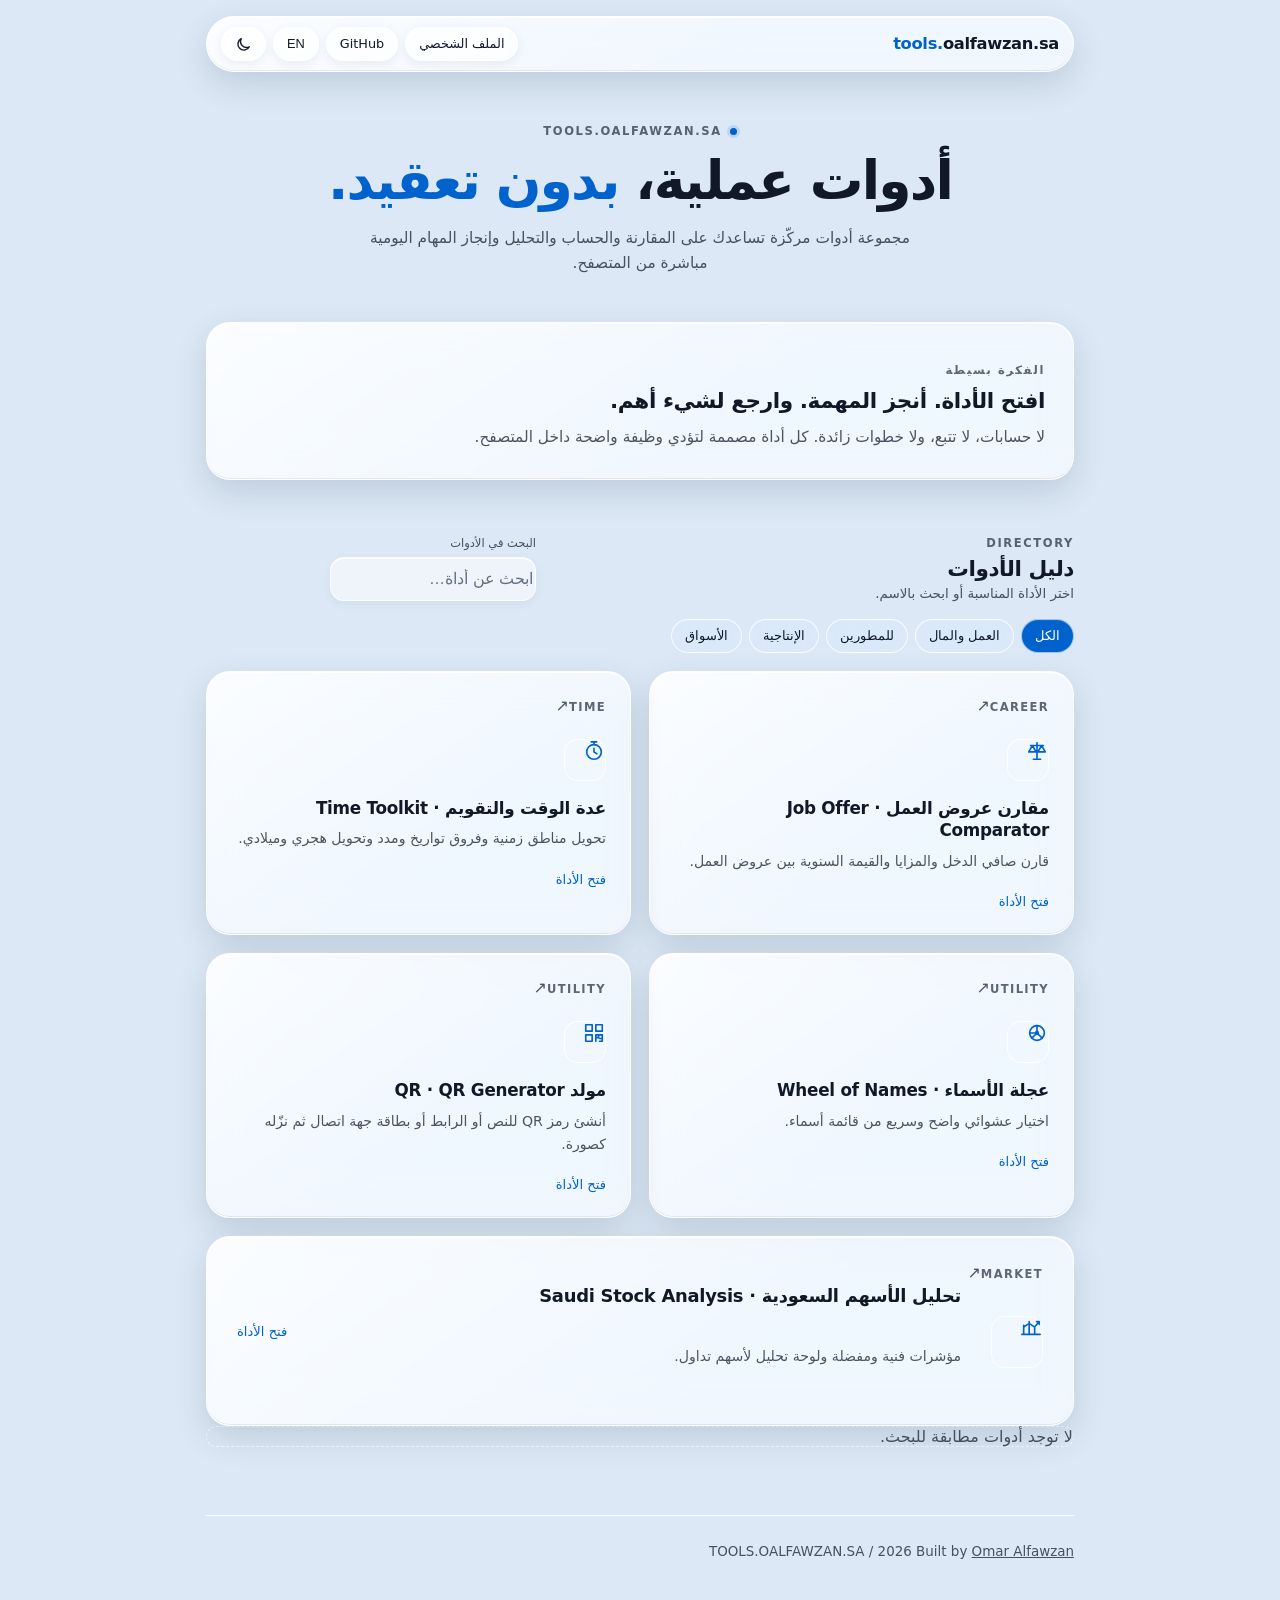
==== index.html @ d417244d "refine: polish shared tools visual system" ====
<!doctype html>
<html lang="ar" dir="rtl" data-theme="dark">
<head>
  <meta charset="utf-8">
  <meta name="viewport" content="width=device-width, initial-scale=1">
  <meta name="theme-color" content="#010204">
  <meta name="description" content="مجموعة أدوات عملية للمقارنة والحساب والتحليل، تعمل مباشرة من المتصفح.">
  <link rel="icon" type="image/svg+xml" href="/favicon.svg">
  <script>try{const t=localStorage.getItem('tools-theme')||localStorage.getItem('tools_theme');if(t==='light'||t==='dark')document.documentElement.dataset.theme=t}catch(e){}</script>
  <link rel="stylesheet" href="/assets/css/platform.css">
  <link id="oalfawzan-theme" rel="stylesheet" href="/assets/css/oalfawzan-theme.css?v=20260911b">
  <script defer src="/assets/js/pages/home.js"></script>
  <title>أدوات عمر الفوزان | tools.oalfawzan.sa</title>
</head>
<body>
<a class="skip-link" href="#main-content">تجاوز إلى المحتوى</a>
<div class="home" id="main-content" role="main">
  <header class="site-header">
    <a class="brand" href="/" aria-label="tools.oalfawzan.sa home">
      <span class="brand-mark" aria-hidden="true">OF</span>
      <span class="brand-text"><strong>tools.</strong>oalfawzan.sa</span>
    </a>
    <div class="header-actions">
      <a id="profileLink" class="link-btn" href="https://oalfawzan.sa">الملف الشخصي</a>
      <a id="githubLink" class="link-btn" href="https://github.com/omarfoz/tools.oalfawzan.sa" target="_blank" rel="noopener noreferrer">GitHub</a>
      <button class="icon-btn" id="langBtn" type="button" aria-label="Switch to English">EN</button>
      <button class="icon-btn" id="themeBtn" type="button" aria-label="تبديل المظهر">
        <svg viewBox="0 0 24 24" width="17" height="17" fill="none" stroke="currentColor" stroke-width="2" stroke-linecap="round" stroke-linejoin="round" aria-hidden="true"><circle cx="12" cy="12" r="4"/><path d="M12 2v2M12 20v2M4.93 4.93l1.42 1.42M17.66 17.66l1.41 1.41M2 12h2M20 12h2M4.93 19.07l1.42-1.41M17.66 6.34l1.41-1.41"/></svg>
      </button>
    </div>
  </header>

  <section class="hero" aria-labelledby="heroTitle">
    <div class="hero-stage">
      <div class="hero-copy">
        <div class="eyebrow"><span class="status-dot" aria-hidden="true"></span><span id="eyebrow">TOOLS.OALFAWZAN.SA</span></div>
        <h1 id="heroTitle"><span>أدوات عملية،</span><span>بدون تعقيد.</span></h1>
        <p id="heroDesc">مجموعة أدوات مركّزة تساعدك على المقارنة والحساب والتحليل وإنجاز المهام اليومية مباشرة من المتصفح.</p>
      </div>
    </div>
  </section>

  <section class="manifesto" aria-labelledby="manifestoTitle">
    <p class="manifesto-kicker" id="manifestoKicker">الفكرة بسيطة</p>
    <h2 id="manifestoTitle">افتح الأداة. أنجز المهمة. وارجع لشيء أهم.</h2>
    <p id="manifestoDesc">لا حسابات، لا تتبع، ولا خطوات زائدة. كل أداة مصممة لتؤدي وظيفة واضحة داخل المتصفح.</p>
  </section>

  <section class="directory" aria-labelledby="directoryTitle">
    <div class="directory-head">
      <div>
        <span class="section-label">DIRECTORY</span>
        <h2 id="directoryTitle">دليل الأدوات</h2>
        <p id="directorySub">اختر الأداة المناسبة أو ابحث بالاسم.</p>
      </div>
      <div class="search-wrap">
        <label id="searchLabel" for="toolSearch">البحث في الأدوات</label>
        <input id="toolSearch" type="search" autocomplete="off" placeholder="ابحث عن أداة…">
      </div>
    </div>

    <div class="filters" aria-label="Tool categories">
      <button class="filter" data-category="all" data-i18n="all" aria-pressed="true">الكل</button>
      <button class="filter" data-category="career" data-i18n="career" aria-pressed="false">العمل والمال</button>
      <button class="filter" data-category="developer" data-i18n="developer" aria-pressed="false">للمطورين</button>
      <button class="filter" data-category="productivity" data-i18n="productivity" aria-pressed="false">الإنتاجية</button>
      <button class="filter" data-category="market" data-i18n="market" aria-pressed="false">الأسواق</button>
    </div>

    <div class="tools-grid" id="toolsGrid">
      <a class="tool-card" data-category="career" href="/offer/">
        <div class="tool-top"><span class="category">CAREER</span><span class="tool-glyph">↗</span></div>
        <div class="tool-icon" aria-hidden="true"><svg viewBox="0 0 24 24" width="22" height="22" fill="none" stroke="currentColor" stroke-width="1.8" stroke-linecap="round" stroke-linejoin="round"><path d="M12 3v18M5 6h14M7 6l-4 7h8L7 6ZM17 6l-4 7h8l-4-7ZM8 21h8"/></svg></div>
        <h3>مقارن عروض العمل · Job Offer Comparator</h3>
        <p>قارن صافي الدخل والمزايا والقيمة السنوية بين عروض العمل.</p>
        <span class="launch">فتح الأداة</span>
      </a>

      <a class="tool-card" data-category="productivity" href="/time/">
        <div class="tool-top"><span class="category">TIME</span><span class="tool-glyph">↗</span></div>
        <div class="tool-icon" aria-hidden="true"><svg viewBox="0 0 24 24" width="22" height="22" fill="none" stroke="currentColor" stroke-width="1.8" stroke-linecap="round" stroke-linejoin="round"><circle cx="12" cy="13" r="8"/><path d="M12 9v4l3 2M9 2h6M12 2v3"/></svg></div>
        <h3>عدة الوقت والتقويم · Time Toolkit</h3>
        <p>تحويل مناطق زمنية وفروق تواريخ ومدد وتحويل هجري وميلادي.</p>
        <span class="launch">فتح الأداة</span>
      </a>

      <a class="tool-card" data-category="productivity" href="/wheel-of-names/">
        <div class="tool-top"><span class="category">UTILITY</span><span class="tool-glyph">↗</span></div>
        <div class="tool-icon" aria-hidden="true"><svg viewBox="0 0 24 24" width="22" height="22" fill="none" stroke="currentColor" stroke-width="1.8" stroke-linecap="round" stroke-linejoin="round"><circle cx="12" cy="12" r="8"/><path d="M12 4v8l5.66 5.66M12 12 6.34 17.66M4 12h8"/><circle cx="12" cy="12" r="1.5"/></svg></div>
        <h3>عجلة الأسماء · Wheel of Names</h3>
        <p>اختيار عشوائي واضح وسريع من قائمة أسماء.</p>
        <span class="launch">فتح الأداة</span>
      </a>

      <a class="tool-card" data-category="developer" href="/qr-generator/">
        <div class="tool-top"><span class="category">UTILITY</span><span class="tool-glyph">↗</span></div>
        <div class="tool-icon" aria-hidden="true"><svg viewBox="0 0 24 24" width="22" height="22" fill="none" stroke="currentColor" stroke-width="1.8" stroke-linecap="round" stroke-linejoin="round"><path d="M3 3h7v7H3zM14 3h7v7h-7zM3 14h7v7H3zM14 14h3v3h-3zM18 14h3v3M18 18h3v3h-3M14 18v3"/></svg></div>
        <h3>مولد QR · QR Generator</h3>
        <p>أنشئ رمز QR للنص أو الرابط أو بطاقة جهة اتصال ثم نزّله كصورة.</p>
        <span class="launch">فتح الأداة</span>
      </a>

      <a class="tool-card" data-category="market" href="/stock-analysis-dashboard/">
        <div class="tool-top"><span class="category">MARKET</span><span class="tool-glyph">↗</span></div>
        <div class="tool-icon" aria-hidden="true"><svg viewBox="0 0 24 24" width="22" height="22" fill="none" stroke="currentColor" stroke-width="1.8" stroke-linecap="round" stroke-linejoin="round"><path d="M4 19V9M10 19V5M16 19v-7M22 19H2M4 11l6-4 6 4 5-6M18 5h3v3"/></svg></div>
        <h3>تحليل الأسهم السعودية · Saudi Stock Analysis</h3>
        <p>مؤشرات فنية ومفضلة ولوحة تحليل لأسهم تداول.</p>
        <span class="launch">فتح الأداة</span>
      </a>
    </div>

    <div class="empty-tools" id="emptyTools" role="status">لا توجد أدوات مطابقة للبحث.</div>
  </section>

  <footer class="site-footer">
    <span>TOOLS.OALFAWZAN.SA / 2026</span>
    <span>Built by <a href="https://oalfawzan.sa">Omar Alfawzan</a></span>
  </footer>
</div>
</body>
</html>
---- assets/css/platform.css ----
/* Global design system — single source of truth for tools.oalfawzan.sa */
:root{--ds-bg:#090b10;--ds-surface:#11151d;--ds-surface-2:#171d27;--ds-surface-3:#202734;--ds-text:#f5f7fb;--ds-muted:#9aa4b5;--ds-border:rgba(255,255,255,.11);--ds-border-strong:rgba(255,255,255,.18);--ds-primary:#55a3ff;--ds-primary-hover:#82bbff;--ds-primary-soft:rgba(85,163,255,.12);--ds-success:#20d4a2;--ds-warning:#f5c451;--ds-danger:#ff7777;--ds-radius-sm:8px;--ds-radius-md:13px;--ds-radius-lg:20px;--ds-shadow-sm:0 1px 2px rgba(0,0,0,.22);--ds-shadow-md:0 18px 50px rgba(0,0,0,.25);--ds-ease:cubic-bezier(.2,.75,.25,1)}
:root[data-theme="light"]{--ds-bg:#f4f6fa;--ds-surface:#fff;--ds-surface-2:#eef2f7;--ds-surface-3:#e3e8f0;--ds-text:#111827;--ds-muted:#667085;--ds-border:rgba(16,24,40,.12);--ds-border-strong:rgba(16,24,40,.20);--ds-primary:#075fc7;--ds-primary-hover:#004da8;--ds-primary-soft:rgba(7,95,199,.08);--ds-success:#087f5b;--ds-warning:#9a6700;--ds-danger:#c43232;--ds-shadow-md:0 18px 50px rgba(15,23,42,.10)}
html{color-scheme:dark;scroll-behavior:smooth;background:var(--ds-bg)}html[data-theme="light"]{color-scheme:light}body{background:var(--ds-bg)!important;color:var(--ds-text)!important;-webkit-font-smoothing:antialiased;text-rendering:optimizeLegibility;font-family:'IBM Plex Sans','IBM Plex Sans Arabic',system-ui,sans-serif!important}html[lang="ar"] body{font-family:'IBM Plex Sans Arabic','IBM Plex Sans',system-ui,sans-serif!important}button,input,select,textarea{font:inherit}button,[role="button"],input,select{min-height:44px}button,[role="button"],a,input,select,textarea{-webkit-tap-highlight-color:transparent}button:disabled,input:disabled,select:disabled,textarea:disabled{cursor:not-allowed;opacity:.58}a,button,input,select,textarea,[tabindex]:not([tabindex="-1"]){outline:none}a:focus-visible,button:focus-visible,input:focus-visible,select:focus-visible,textarea:focus-visible,[tabindex]:focus-visible{box-shadow:0 0 0 3px color-mix(in srgb,var(--ds-primary) 38%,transparent)!important;outline:2px solid transparent}input,select,textarea{accent-color:var(--ds-primary);border-color:var(--ds-border);transition:border-color .2s var(--ds-ease),box-shadow .2s var(--ds-ease),background-color .2s var(--ds-ease)}
/* Universal aliases let legacy page CSS inherit the same palette. */
body{--bg:var(--ds-bg);--surface:var(--ds-surface);--surface2:var(--ds-surface-2);--surface-soft:var(--ds-surface-2);--surface-light:var(--ds-surface-2);--field:var(--ds-surface);--field-bg:var(--ds-surface-2);--border:var(--ds-border);--border2:var(--ds-border-strong);--text:var(--ds-text);--muted:var(--ds-muted);--muted2:var(--ds-muted);--text-muted:var(--ds-muted);--primary:var(--ds-primary);--accent:var(--ds-primary);--green:var(--ds-success);--current:var(--ds-success);--new:var(--ds-primary);--success:var(--ds-success);--danger:var(--ds-danger);--warning:var(--ds-warning)}
/* Standard site chrome */
.site-header,.tool-site-header{display:flex!important;align-items:center!important;justify-content:space-between!important;gap:12px!important;min-height:64px!important;padding-block:10px!important;border-bottom:1px solid var(--ds-border)!important;background:transparent!important}.site-header::after,.tool-site-header::after{display:none!important}.brand{display:inline-flex!important;align-items:center!important;gap:9px!important;color:var(--ds-text)!important;text-decoration:none!important;min-width:0}.brand-mark{display:grid;place-items:center;width:32px;height:32px;border-radius:10px;background:var(--ds-primary-soft);border:1px solid color-mix(in srgb,var(--ds-primary) 25%,var(--ds-border));color:var(--ds-primary);font-size:.7rem;font-weight:800;letter-spacing:.04em;flex:0 0 auto}.brand-text{font-size:.86rem;color:var(--ds-muted);white-space:nowrap}.brand-text strong{color:var(--ds-text)}.header-actions,.platform-header-actions{display:flex!important;align-items:center!important;gap:7px!important;flex-wrap:nowrap!important}.icon-btn,.platform-control,.lang-btn,.theme-btn{width:44px!important;height:44px!important;min-width:44px!important;min-height:44px!important;padding:0!important;display:inline-grid!important;place-items:center!important;border:1px solid var(--ds-border)!important;border-radius:11px!important;background:var(--ds-surface)!important;color:var(--ds-text)!important;font-size:.78rem!important;font-weight:700!important;line-height:1!important;box-shadow:none!important;cursor:pointer!important}.icon-btn:hover,.platform-control:hover,.lang-btn:hover,.theme-btn:hover{border-color:var(--ds-border-strong)!important;background:var(--ds-surface-2)!important}.link-btn{min-height:44px;display:inline-flex;align-items:center;padding:0 13px;border:1px solid var(--ds-border);border-radius:11px;background:var(--ds-surface);color:var(--ds-muted);text-decoration:none;font-size:.78rem;font-weight:600}.link-btn:hover{color:var(--ds-text);background:var(--ds-surface-2);border-color:var(--ds-border-strong)}
/* Shared surfaces and controls */
.card,.panel,.tool-card,.stat,.result-card,.calculator-card,.summary-card,.metric-card,.overall-card,.factors-card,.audit-card,.breakdown-card,.ai-card{border-color:var(--ds-border)!important;background-color:var(--ds-surface)!important;box-shadow:var(--ds-shadow-sm);color:var(--ds-text)}input,select,textarea{color:var(--ds-text)!important;background-color:var(--ds-surface-2)!important;border-color:var(--ds-border)!important}input::placeholder,textarea::placeholder{color:var(--ds-muted)!important}.btn,.export-btn,.secondary,button.secondary{border-color:var(--ds-border)!important;color:var(--ds-text)!important;background:var(--ds-surface)!important}.btn.primary,button.primary,.calc-btn{background:var(--ds-primary)!important;color:#fff!important;border-color:var(--ds-primary)!important}.skip-link{position:fixed;inset-inline-start:12px;top:10px;z-index:99999;transform:translateY(-180%);padding:10px 14px;border-radius:8px;color:#fff;background:var(--ds-primary);text-decoration:none;font-weight:700}.skip-link:focus{transform:translateY(0)}.platform-toast-region{position:fixed;inset-inline-end:16px;bottom:16px;z-index:9999;display:grid;gap:8px;width:min(360px,calc(100vw - 32px));pointer-events:none}.platform-toast{background:var(--ds-surface);color:var(--ds-text);border:1px solid var(--ds-border);border-radius:13px;box-shadow:var(--ds-shadow-md);padding:12px 14px}.platform-table-scroll{max-width:100%;overflow-x:auto;-webkit-overflow-scrolling:touch}img,canvas,svg{max-width:100%}[hidden]{display:none!important}::selection{background:color-mix(in srgb,var(--ds-primary) 32%,transparent)}
/* Tool-specific layout refinements, without redefining theme colors. */
.editors{gap:16px!important}.editors textarea{border-radius:16px!important;line-height:1.72!important;padding:16px!important}.main-layout{grid-template-columns:minmax(300px,.78fr) minmax(0,1.55fr)!important;gap:18px!important;align-items:start}.summary-cards{gap:12px!important}.company-names{gap:12px!important}.main-grid{gap:14px!important}.amount-input,.factor-weight-input{background:var(--ds-surface-2)!important;border-color:var(--ds-border)!important}.chart-wrap{border-radius:18px!important;border-color:var(--ds-border)!important;background:var(--ds-surface)!important}.grid .panel{border-radius:18px!important}.qr-box{border-radius:20px!important;background:#fff!important}
@media(max-width:720px){.site-header,.tool-site-header{min-height:56px!important;padding-block:6px!important}.brand-text{display:none}.header-actions .link-btn{display:none}.icon-btn,.platform-control,.lang-btn,.theme-btn{width:42px!important;height:42px!important;min-width:42px!important;min-height:42px!important}.main-layout{grid-template-columns:1fr!important}}
@media(prefers-reduced-motion:reduce){*,*::before,*::after{scroll-behavior:auto!important;animation-duration:.01ms!important;animation-iteration-count:1!important;transition-duration:.01ms!important}}
---- assets/css/oalfawzan-theme.css ----
/* Shared visual layer aligned with oalfawzan.sa. Loaded last across the tools site. */
:root {
  color-scheme: dark;
  --site-font: -apple-system, BlinkMacSystemFont, "Segoe UI", "Helvetica Neue", Arial, sans-serif;
  --site-bg: #010204;
  --site-accent: #007aff;
  --site-text: #ffffff;
  --site-text-muted: rgba(255,255,255,.60);
  --site-text-faint: rgba(255,255,255,.44);
  --site-glass-fill: rgba(255,255,255,.032);
  --site-glass-fill-strong: rgba(255,255,255,.050);
  --site-glass-border: rgba(255,255,255,.13);
  --site-glass-highlight: rgba(255,255,255,.20);
  --site-glass-shadow: rgba(0,0,0,.14);
  --site-glass-blur: 20px;
  --site-glass-saturation: 160%;
  --site-width: 900px;
  --site-page-pad: 16px;
  --site-radius-card: 24px;
  --site-radius-nav: 28px;
  --site-radius-control: 18px;
  --ds-bg: var(--site-bg);
  --ds-surface: var(--site-glass-fill);
  --ds-surface-2: var(--site-glass-fill-strong);
  --ds-surface-3: rgba(255,255,255,.07);
  --ds-text: var(--site-text);
  --ds-muted: var(--site-text-muted);
  --ds-border: var(--site-glass-border);
  --ds-border-strong: rgba(255,255,255,.22);
  --ds-primary: var(--site-accent);
  --ds-primary-hover: #3395ff;
  --ds-primary-soft: rgba(0,122,255,.12);
  --ds-success: #2bd7a5;
  --ds-warning: #f5c451;
  --ds-danger: #ff7070;
  --bg: var(--site-bg);
  --surface: var(--site-glass-fill);
  --surface2: var(--site-glass-fill-strong);
  --surface-soft: var(--site-glass-fill-strong);
  --surface-light: var(--site-glass-fill-strong);
  --field: var(--site-glass-fill-strong);
  --field-bg: var(--site-glass-fill-strong);
  --border: var(--site-glass-border);
  --border2: rgba(255,255,255,.22);
  --text: var(--site-text);
  --text-p: var(--site-text);
  --text-s: var(--site-text-muted);
  --muted: var(--site-text-muted);
  --muted2: var(--site-text-faint);
  --text-muted: var(--site-text-muted);
  --primary: var(--site-accent);
  --accent: var(--site-accent);
  --new: var(--site-accent);
}

html[data-theme="light"] {
  color-scheme: light;
  --site-bg: #dce8f5;
  --site-accent: #0062cc;
  --site-text: #111827;
  --site-text-muted: rgba(24,33,49,.76);
  --site-text-faint: rgba(24,33,49,.68);
  --site-glass-fill: rgba(255,255,255,.50);
  --site-glass-fill-strong: rgba(255,255,255,.66);
  --site-glass-border: rgba(255,255,255,.82);
  --site-glass-highlight: rgba(255,255,255,.98);
  --site-glass-shadow: rgba(46,65,90,.16);
  --ds-border-strong: rgba(55,75,102,.28);
  --border2: rgba(55,75,102,.28);
  --ds-primary-hover: #004fa8;
  --ds-primary-soft: rgba(0,98,204,.10);
}

* { box-sizing: border-box; -webkit-font-smoothing: antialiased; -moz-osx-font-smoothing: grayscale; }
html { background: var(--site-bg) !important; scroll-behavior: smooth; }
body, button, input, textarea, select { font-family: var(--site-font) !important; }
body {
  min-height: 100vh;
  color: var(--site-text) !important;
  background:
    linear-gradient(rgba(13,22,45,.84), rgba(1,2,4,.94)),
    url('https://oalfawzan.sa/image-1600.webp') center / cover fixed !important;
  background-color: var(--site-bg) !important;
  overflow-x: hidden;
}
html[data-theme="light"] body {
  background: url('https://oalfawzan.sa/image-1600.webp') center / cover fixed !important;
  background-color: var(--site-bg) !important;
}
::selection { background: color-mix(in srgb,var(--site-accent) 32%,transparent); }
a:focus-visible, button:focus-visible, input:focus-visible, select:focus-visible, textarea:focus-visible, [tabindex]:focus-visible {
  outline: 2px solid var(--site-accent) !important;
  outline-offset: 3px !important;
  box-shadow: none !important;
}

/* Shared glass material */
.site-header,
.manifesto,
.tool-card,
.tool-page .panel,
.tool-page .card,
.tool-page .editor-card,
.tool-page .preview-card,
.tool-page .control-panel,
.tool-page .mode-switcher,
.tool-page .nat-unified,
.tool-page .factors-card,
.tool-page .totals-bar,
.tool-page .overall-card,
.tool-page .decision-card,
.tool-page .winner-card,
.tool-page .simple-result,
.tool-page .summary-card,
.tool-page .fee-section,
.tool-page .option-content,
.tool-page .ai-card,
.tool-page .popup,
.tool-page .dropdown {
  background:
    linear-gradient(145deg, rgba(255,255,255,.045), rgba(255,255,255,.004) 58%),
    var(--site-glass-fill) !important;
  border: 1px solid var(--site-glass-border) !important;
  border-radius: var(--site-radius-card) !important;
  box-shadow:
    inset 0 1px 0 var(--site-glass-highlight),
    0 8px 26px var(--site-glass-shadow) !important;
  -webkit-backdrop-filter: blur(var(--site-glass-blur)) saturate(var(--site-glass-saturation)) !important;
  backdrop-filter: blur(var(--site-glass-blur)) saturate(var(--site-glass-saturation)) !important;
}
html[data-theme="light"] .site-header,
html[data-theme="light"] .manifesto,
html[data-theme="light"] .tool-card,
html[data-theme="light"] .tool-page .panel,
html[data-theme="light"] .tool-page .card,
html[data-theme="light"] .tool-page .editor-card,
html[data-theme="light"] .tool-page .preview-card,
html[data-theme="light"] .tool-page .control-panel,
html[data-theme="light"] .tool-page .mode-switcher,
html[data-theme="light"] .tool-page .nat-unified,
html[data-theme="light"] .tool-page .factors-card,
html[data-theme="light"] .tool-page .totals-bar,
html[data-theme="light"] .tool-page .overall-card,
html[data-theme="light"] .tool-page .decision-card,
html[data-theme="light"] .tool-page .winner-card,
html[data-theme="light"] .tool-page .simple-result,
html[data-theme="light"] .tool-page .summary-card,
html[data-theme="light"] .tool-page .fee-section,
html[data-theme="light"] .tool-page .option-content,
html[data-theme="light"] .tool-page .ai-card,
html[data-theme="light"] .tool-page .popup,
html[data-theme="light"] .tool-page .dropdown {
  background:
    linear-gradient(145deg, rgba(255,255,255,.78), rgba(255,255,255,.24) 62%),
    var(--site-glass-fill) !important;
  box-shadow:
    inset 0 1px 0 var(--site-glass-highlight),
    inset 0 -1px 0 rgba(71,85,105,.10),
    0 12px 32px var(--site-glass-shadow) !important;
}

/* Shared navigation shell */
.site-header,
.tool-page header.site-header {
  display: grid !important;
  grid-template-columns: minmax(0,1fr) auto !important;
  align-items: center !important;
  gap: 8px 10px !important;
  min-height: 0 !important;
  padding: 10px 14px !important;
  margin: 16px 0 38px !important;
  border-radius: var(--site-radius-nav) !important;
  border-bottom: 1px solid var(--site-glass-border) !important;
  position: relative !important;
  z-index: 30 !important;
}
.brand {
  display: inline-flex !important;
  align-items: center !important;
  gap: 0 !important;
  min-width: 0;
  color: var(--site-text) !important;
  text-decoration: none !important;
  font-size: 1.02rem !important;
  font-weight: 600 !important;
  line-height: 1.2 !important;
  letter-spacing: -.02em !important;
  white-space: nowrap;
}
.brand-mark { display: none !important; }
.brand-text { display: inline !important; color: var(--site-text) !important; font-size: inherit !important; }
.brand-text strong { color: var(--site-accent) !important; font-weight: 600 !important; }
.header-actions {
  display: flex !important;
  align-items: center !important;
  justify-content: flex-end !important;
  gap: 7px !important;
  flex-wrap: nowrap !important;
}
.header-actions .link-btn,
.header-actions .icon-btn,
.tool-page header.site-header button,
.tool-page header.site-header a:not(.brand) {
  min-height: 34px !important;
  height: 34px !important;
  width: auto !important;
  min-width: 34px !important;
  display: inline-flex !important;
  align-items: center !important;
  justify-content: center !important;
  padding: 7px 13px !important;
  border-radius: var(--site-radius-control) !important;
  color: var(--site-text) !important;
  font-size: .80rem !important;
  font-weight: 500 !important;
  line-height: 1 !important;
  text-decoration: none !important;
  background: rgba(255,255,255,.035) !important;
  border: 1px solid var(--site-glass-border) !important;
  box-shadow: inset 0 1px 0 rgba(255,255,255,.06) !important;
  -webkit-backdrop-filter: blur(12px) saturate(145%) !important;
  backdrop-filter: blur(12px) saturate(145%) !important;
}
html[data-theme="light"] .header-actions .link-btn,
html[data-theme="light"] .header-actions .icon-btn,
html[data-theme="light"] .tool-page header.site-header button,
html[data-theme="light"] .tool-page header.site-header a:not(.brand) {
  background: rgba(255,255,255,.42) !important;
  border-color: rgba(255,255,255,.78) !important;
  box-shadow: inset 0 1px 0 rgba(255,255,255,.96), 0 3px 10px rgba(46,65,90,.08) !important;
}

/* Homepage */
.home {
  width: 100% !important;
  max-width: var(--site-width) !important;
  margin: 0 auto !important;
  padding: 0 var(--site-page-pad) !important;
}
.home .hero {
  min-height: 0 !important;
  padding: 10px 0 46px !important;
  margin: 0 !important;
  border: 0 !important;
  text-align: center !important;
}
.home .hero-stage { display: block !important; height: auto !important; padding: 0 !important; overflow: visible !important; }
.home .hero-copy { max-width: 680px !important; margin: 0 auto !important; }
.home .eyebrow {
  display: inline-flex !important;
  align-items: center !important;
  gap: 8px !important;
  margin-bottom: 14px !important;
  color: var(--site-text-faint) !important;
  font-size: .72rem !important;
  font-weight: 600 !important;
  line-height: 1.3 !important;
  letter-spacing: .14em !important;
  text-transform: uppercase;
}
.home .status-dot { width: 7px; height: 7px; border-radius: 50%; background: var(--site-accent) !important; box-shadow: 0 0 0 3px color-mix(in srgb,var(--site-accent) 14%,transparent) !important; }
.home .hero h1 {
  margin: 0 0 16px !important;
  color: var(--site-text) !important;
  font-size: clamp(2.55rem,6vw,3.35rem) !important;
  font-weight: 700 !important;
  line-height: 1.06 !important;
  letter-spacing: -.035em !important;
  text-wrap: balance;
}
.home .hero h1 span { display: inline !important; transform: none !important; opacity: 1 !important; }
.home .hero h1 span + span::before { content: " "; }
.home .hero h1 span:last-child { color: var(--site-accent) !important; }
.home .hero p {
  max-width: 560px !important;
  margin: 0 auto !important;
  color: var(--site-text-muted) !important;
  font-size: .96rem !important;
  line-height: 1.65 !important;
  transform: none !important;
  opacity: 1 !important;
}
.manifesto {
  min-height: 0 !important;
  display: block !important;
  padding: 28px !important;
  margin: 0 0 52px !important;
  text-align: start;
}
.manifesto > * { opacity: 1 !important; transform: none !important; transition: none !important; }
.manifesto-kicker,
.section-label {
  color: var(--site-text-faint) !important;
  font-size: .72rem !important;
  font-weight: 600 !important;
  letter-spacing: .14em !important;
  text-transform: uppercase;
}
.manifesto h2 { margin: 8px 0 10px !important; font-size: 1.35rem !important; line-height: 1.25 !important; letter-spacing: -.02em !important; max-width: none !important; }
.manifesto p:last-child { margin: 0 !important; color: var(--site-text-muted) !important; font-size: .96rem !important; line-height: 1.65 !important; max-width: 700px !important; }
.directory { padding: 0 0 20px !important; }
.directory-head { display: flex !important; align-items: end !important; justify-content: space-between !important; gap: 24px !important; margin-bottom: 18px !important; }
.directory-head h2 { margin: 5px 0 !important; font-size: 1.35rem !important; font-weight: 600 !important; letter-spacing: -.02em !important; }
.directory-head p { margin: 0 !important; color: var(--site-text-muted) !important; font-size: .84rem !important; }
.search-wrap { width: min(330px,100%) !important; }
.search-wrap label { display: block; margin-bottom: 7px; color: var(--site-text-muted) !important; font-size: .72rem !important; }
.search-wrap input,
.tool-page input,
.tool-page select,
.tool-page textarea {
  color: var(--site-text) !important;
  background: rgba(255,255,255,.035) !important;
  border: 1px solid var(--site-glass-border) !important;
  border-radius: 14px !important;
  box-shadow: inset 0 1px 0 rgba(255,255,255,.04) !important;
}
html[data-theme="light"] .search-wrap input,
html[data-theme="light"] .tool-page input,
html[data-theme="light"] .tool-page select,
html[data-theme="light"] .tool-page textarea {
  background: rgba(255,255,255,.50) !important;
  border-color: rgba(255,255,255,.82) !important;
  box-shadow: inset 0 1px 0 rgba(255,255,255,.98), 0 3px 10px rgba(46,65,90,.06) !important;
}
.filters { display: flex !important; gap: 7px !important; flex-wrap: wrap !important; margin: 0 0 18px !important; padding: 0 !important; border: 0 !important; }
.filter {
  min-height: 34px !important;
  padding: 7px 13px !important;
  border-radius: var(--site-radius-control) !important;
  color: var(--site-text) !important;
  background: rgba(255,255,255,.035) !important;
  border: 1px solid var(--site-glass-border) !important;
  font-size: .80rem !important;
  font-weight: 500 !important;
  box-shadow: inset 0 1px 0 rgba(255,255,255,.06) !important;
  -webkit-backdrop-filter: blur(12px) saturate(145%) !important;
  backdrop-filter: blur(12px) saturate(145%) !important;
}
.filter[aria-pressed="true"] { color: #fff !important; background: rgba(0,122,255,.90) !important; border-color: rgba(255,255,255,.20) !important; }
html[data-theme="light"] .filter[aria-pressed="true"] { background: #0062cc !important; border-color: rgba(255,255,255,.62) !important; }
.tools-grid { display: grid !important; grid-template-columns: repeat(2,minmax(0,1fr)) !important; gap: 18px !important; }
.tool-card {
  min-height: 230px !important;
  padding: 24px !important;
  color: var(--site-text) !important;
  text-decoration: none !important;
  opacity: 1 !important;
  transform: none !important;
  transition: transform .22s ease,border-color .22s ease,background .22s ease !important;
}
.tool-card::before { display: none !important; }
.tool-card:hover { transform: translateY(-3px) !important; border-color: rgba(255,255,255,.24) !important; }
.tool-card .category { color: var(--site-text-faint) !important; font-size: .72rem !important; font-weight: 600 !important; letter-spacing: .12em !important; }
.tool-card .tool-glyph { color: var(--site-text-muted) !important; }
.tool-card .tool-icon { width: 42px !important; height: 42px !important; margin-top: 24px !important; border: 1px solid var(--site-glass-border) !important; border-radius: 14px !important; background: rgba(255,255,255,.035) !important; color: var(--site-accent) !important; }
.tool-card h3 { margin: 16px 0 8px !important; color: var(--site-text) !important; font-size: 1.05rem !important; font-weight: 600 !important; line-height: 1.35 !important; letter-spacing: -.015em !important; }
.tool-card p { margin: 0 0 18px !important; color: var(--site-text-muted) !important; font-size: .88rem !important; line-height: 1.65 !important; }
.tool-card .launch { margin-top: auto !important; color: var(--site-accent) !important; font-size: .82rem !important; font-weight: 500 !important; }
.empty-tools { border: 1px dashed var(--site-glass-border) !important; border-radius: 20px !important; color: var(--site-text-muted) !important; }
.site-footer { margin-top: 48px !important; padding: 28px 0 34px !important; border-top: 1px solid var(--site-glass-border) !important; color: var(--site-text-muted) !important; font-size: .84rem !important; letter-spacing: 0 !important; }
.site-footer a { color: var(--site-text-muted) !important; }

/* Tool pages */
.tool-page { background: transparent !important; color: var(--site-text) !important; }
.tool-page::before { display: none !important; }
.tool-page > .wrap,
.tool-page > .container,
.tool-page > .app {
  width: 100% !important;
  max-width: var(--site-width) !important;
  margin: 0 auto !important;
  padding: 0 var(--site-page-pad) !important;
  position: relative !important;
  z-index: 1 !important;
}
.tool-page .hero,
.tool-page .tool-hero {
  display: block !important;
  min-height: 0 !important;
  max-width: 680px !important;
  margin: 0 auto 34px !important;
  padding: 6px 0 16px !important;
  border: 0 !important;
  background: transparent !important;
  box-shadow: none !important;
  text-align: center !important;
}
.tool-page .hero-tag { display: inline-flex !important; width: auto !important; margin: 0 auto 10px !important; color: var(--site-text-faint) !important; font-size: .72rem !important; font-weight: 600 !important; letter-spacing: .14em !important; text-transform: uppercase !important; }
.tool-page .hero-tag::before { display: none !important; }
.tool-page .hero h1,
.tool-page .tool-hero h1,
.tool-page > .wrap > h1 {
  max-width: none !important;
  margin: 0 0 12px !important;
  color: var(--site-text) !important;
  font-size: clamp(2.20rem,5vw,2.85rem) !important;
  font-weight: 700 !important;
  line-height: 1.08 !important;
  letter-spacing: -.035em !important;
}
.tool-page .hero h1 em { color: var(--site-accent) !important; font: inherit !important; font-style: normal !important; }
.tool-page .hero p,
.tool-page .tool-hero p,
.tool-page p.sub { max-width: 560px !important; margin: 0 auto !important; color: var(--site-text-muted) !important; font-size: .96rem !important; line-height: 1.65 !important; }
.tool-page .back-link,
.tool-page .tool-back-link,
.tool-page .logo.back-link {
  display: inline-flex !important;
  align-items: center !important;
  min-height: 34px !important;
  margin: 0 0 22px !important;
  padding: 7px 13px !important;
  border: 1px solid var(--site-glass-border) !important;
  border-radius: var(--site-radius-control) !important;
  color: var(--site-text-muted) !important;
  background: rgba(255,255,255,.035) !important;
  text-decoration: none !important;
  font-size: .80rem !important;
  font-weight: 500 !important;
}
.tool-page .tool-breadcrumb { margin: 0 0 22px !important; padding: 0 !important; }
.tool-page .panel,
.tool-page .card,
.tool-page .editor-card,
.tool-page .preview-card,
.tool-page .control-panel,
.tool-page .factors-card,
.tool-page .summary-card,
.tool-page .overall-card,
.tool-page .decision-card,
.tool-page .simple-result,
.tool-page .fee-section,
.tool-page .option-content,
.tool-page .mode-switcher,
.tool-page .nat-unified { padding: 22px !important; }
.tool-page .grid { gap: 18px !important; }
.tool-page .panel h2,
.tool-page .card h2,
.tool-page .card h3,
.tool-page .editor-card h2,
.tool-page .preview-card h2 { color: var(--site-text) !important; font-weight: 600 !important; letter-spacing: -.015em !important; }
.tool-page .muted,
.tool-page .helper,
.tool-page .preview-help,
.tool-page .input-help,
.tool-page .shortcut-hint,
.tool-page footer { color: var(--site-text-muted) !important; }
.tool-page input,
.tool-page select,
.tool-page textarea { min-height: 44px; padding: 10px 12px; }
.tool-page textarea { line-height: 1.6 !important; }
.tool-page .btn,
.tool-page button.ghost,
.tool-page .icon-action,
.tool-page .entry-tools button,
.tool-page .tab,
.tool-page .mode-tab,
.tool-page .mode-btn,
.tool-page .nat-btn,
.tool-page .export-btn,
.tool-page .popup-btn,
.tool-page .add-field-btn {
  border-radius: var(--site-radius-control) !important;
  border: 1px solid var(--site-glass-border) !important;
  background: rgba(255,255,255,.035) !important;
  color: var(--site-text) !important;
  box-shadow: inset 0 1px 0 rgba(255,255,255,.06) !important;
  -webkit-backdrop-filter: blur(12px) saturate(145%) !important;
  backdrop-filter: blur(12px) saturate(145%) !important;
}
.tool-page .btn.primary,
.tool-page button.primary,
.tool-page .calc-btn,
.tool-page .spin-button,
.tool-page .mode-tab.active,
.tool-page .tab.is-active,
.tool-page .nat-btn.active,
.tool-page .mode-btn.active,
.tool-page .mode-btn.active-simple,
.tool-page .popup-btn.confirm {
  color: #fff !important;
  background: rgba(0,122,255,.90) !important;
  border-color: rgba(255,255,255,.20) !important;
}
html[data-theme="light"] .tool-page .btn.primary,
html[data-theme="light"] .tool-page button.primary,
html[data-theme="light"] .tool-page .calc-btn,
html[data-theme="light"] .tool-page .spin-button,
html[data-theme="light"] .tool-page .mode-tab.active,
html[data-theme="light"] .tool-page .tab.is-active,
html[data-theme="light"] .tool-page .nat-btn.active,
html[data-theme="light"] .tool-page .mode-btn.active,
html[data-theme="light"] .tool-page .mode-btn.active-simple,
html[data-theme="light"] .tool-page .popup-btn.confirm { background: #0062cc !important; border-color: rgba(255,255,255,.62) !important; }
.tool-page .result,
.tool-page .status,
.tool-page .ai-box,
.tool-page .kpi,
.tool-page .stock-item,
.tool-page .history-item {
  border-color: var(--site-glass-border) !important;
  border-radius: 16px !important;
  background: rgba(255,255,255,.025) !important;
  color: var(--site-text) !important;
}
.tool-page .chart-wrap { border-color: var(--site-glass-border) !important; border-radius: 20px !important; background: rgba(255,255,255,.018) !important; }
.tool-page .qr-box { background: #fff !important; border-radius: 20px !important; }
.tool-page .tool-heading { max-width: 680px !important; margin: 0 auto 28px !important; text-align: center !important; }
.tool-page .tool-heading > div:first-child { margin: 0 auto !important; }
.tool-page .tool-heading h1 { margin: 4px 0 10px !important; font-size: clamp(2.20rem,5vw,2.85rem) !important; font-weight: 700 !important; line-height: 1.08 !important; letter-spacing: -.035em !important; }
.tool-page .tool-heading .sub { margin: 0 auto !important; }
.tool-page .quick-actions { justify-content: center !important; margin-top: 16px !important; }
.tool-page .stock-hero-card { text-align: center !important; }
.tool-page .stock-hero-card .pill { display: inline-flex !important; border-radius: 999px !important; }
.tool-page .stock-hero-card .search { justify-content: center !important; }
.tool-page .wheel-stage { filter: drop-shadow(0 16px 36px rgba(0,0,0,.16)); }
.tool-page .winner-overlay { -webkit-backdrop-filter: blur(12px); backdrop-filter: blur(12px); }
.tool-page footer { padding: 34px 0 !important; font-size: .84rem !important; }
.tool-page footer a { color: var(--site-accent) !important; }

@media (hover:hover) and (pointer:fine) {
  .header-actions .link-btn:hover,
  .header-actions .icon-btn:hover,
  .tool-page header.site-header button:hover,
  .tool-page header.site-header a:not(.brand):hover,
  .filter:hover,
  .tool-page .btn:hover,
  .tool-page button.ghost:hover,
  .tool-page .icon-action:hover,
  .tool-page .entry-tools button:hover,
  .tool-page .tab:hover,
  .tool-page .mode-tab:hover,
  .tool-page .nat-btn:hover {
    background: var(--site-glass-fill-strong) !important;
    border-color: rgba(255,255,255,.24) !important;
  }
}

@media (max-width:700px), (pointer:coarse) {
  :root { --site-page-pad: 14px; --site-glass-blur: 14px; --site-glass-saturation: 145%; }
  body, html[data-theme="light"] body { background-attachment: scroll !important; }
  .site-header,
  .tool-page header.site-header {
    grid-template-columns: minmax(0,1fr) auto !important;
    gap: 7px 8px !important;
    padding: 10px 12px !important;
    margin: 12px 0 34px !important;
    border-radius: 26px !important;
  }
  .brand { font-size: 1rem !important; }
  .header-actions { gap: 6px !important; overflow-x: auto; scrollbar-width: none; }
  .header-actions::-webkit-scrollbar { display: none; }
  .header-actions .link-btn { display: none !important; }
  .header-actions .icon-btn,
  .tool-page header.site-header button,
  .tool-page header.site-header a:not(.brand) { min-width: 32px !important; height: 32px !important; min-height: 32px !important; padding: 6px 10px !important; font-size: .76rem !important; }
  .home .hero { padding: 4px 0 38px !important; }
  .home .hero h1 { font-size: 2.48rem !important; }
  .manifesto { padding: 22px !important; margin-bottom: 40px !important; }
  .directory-head { align-items: stretch !important; flex-direction: column !important; gap: 14px !important; }
  .search-wrap { width: 100% !important; }
  .tools-grid { grid-template-columns: 1fr !important; }
  .tool-card { min-height: 205px !important; padding: 22px !important; }
  .tool-page .hero h1,
  .tool-page .tool-hero h1,
  .tool-page .tool-heading h1 { font-size: 2.20rem !important; }
  .tool-page .panel,
  .tool-page .card,
  .tool-page .editor-card,
  .tool-page .preview-card,
  .tool-page .control-panel,
  .tool-page .factors-card,
  .tool-page .summary-card,
  .tool-page .overall-card,
  .tool-page .decision-card,
  .tool-page .simple-result,
  .tool-page .fee-section,
  .tool-page .option-content,
  .tool-page .mode-switcher,
  .tool-page .nat-unified { padding: 20px !important; }
  .site-header,
  .manifesto,
  .tool-card,
  .tool-page .panel,
  .tool-page .card,
  .tool-page .editor-card,
  .tool-page .preview-card,
  .tool-page .control-panel,
  .tool-page .mode-switcher,
  .tool-page .nat-unified,
  .tool-page .factors-card,
  .tool-page .totals-bar,
  .tool-page .overall-card,
  .tool-page .decision-card,
  .tool-page .winner-card,
  .tool-page .simple-result,
  .tool-page .summary-card,
  .tool-page .fee-section,
  .tool-page .option-content,
  .tool-page .ai-card,
  .tool-page .popup,
  .tool-page .dropdown {
    -webkit-backdrop-filter: blur(14px) saturate(145%) !important;
    backdrop-filter: blur(14px) saturate(145%) !important;
  }
}

@media (prefers-reduced-motion:reduce) {
  *, *::before, *::after { scroll-behavior: auto !important; animation-duration: .01ms !important; animation-iteration-count: 1 !important; transition-duration: .01ms !important; }
}

/* Post-validation refinements */
@media (min-width:701px) {
  .tools-grid > .tool-card:last-child:nth-child(odd) {
    grid-column: 1 / -1 !important;
    min-height: 190px !important;
    display: grid !important;
    grid-template-columns: 64px minmax(0,1fr) auto !important;
    grid-template-rows: auto auto 1fr !important;
    grid-template-areas:
      "top top launch"
      "icon title launch"
      "icon desc launch" !important;
    column-gap: 18px !important;
    row-gap: 2px !important;
    align-items: center !important;
    padding: 26px 30px !important;
  }
  .tools-grid > .tool-card:last-child:nth-child(odd) .tool-top { grid-area: top !important; }
  .tools-grid > .tool-card:last-child:nth-child(odd) .tool-icon { grid-area: icon !important; width: 52px !important; height: 52px !important; margin: 0 !important; }
  .tools-grid > .tool-card:last-child:nth-child(odd) h3 { grid-area: title !important; margin: 0 0 3px !important; font-size: 1.12rem !important; }
  .tools-grid > .tool-card:last-child:nth-child(odd) p { grid-area: desc !important; max-width: 62ch !important; margin: 0 !important; }
  .tools-grid > .tool-card:last-child:nth-child(odd) .launch { grid-area: launch !important; align-self: center !important; margin: 0 !important; white-space: nowrap; }
}

/* Stock Analysis uses the same open hero hierarchy as the other tools. */
.tool-page .stock-hero-card {
  max-width: 760px !important;
  margin: 0 auto 30px !important;
  padding: 6px 0 0 !important;
  background: transparent !important;
  border: 0 !important;
  border-radius: 0 !important;
  box-shadow: none !important;
  -webkit-backdrop-filter: none !important;
  backdrop-filter: none !important;
}
.tool-page .stock-hero-card .pill {
  display: inline-flex !important;
  margin: 0 auto 10px !important;
  padding: 0 !important;
  border: 0 !important;
  background: transparent !important;
  color: var(--site-text-faint) !important;
  font-size: .72rem !important;
  font-weight: 600 !important;
  letter-spacing: .14em !important;
  text-transform: uppercase !important;
}
.tool-page .stock-hero-card h1 {
  margin: 0 0 12px !important;
  color: var(--site-text) !important;
  font-size: clamp(2.20rem,5vw,2.85rem) !important;
  font-weight: 700 !important;
  line-height: 1.08 !important;
  letter-spacing: -.035em !important;
}
.tool-page .stock-hero-card > p {
  max-width: 650px !important;
  margin: 0 auto !important;
  color: var(--site-text-muted) !important;
  font-size: .92rem !important;
  line-height: 1.7 !important;
}
.tool-page .stock-hero-card .search {
  width: min(760px,100%) !important;
  margin: 22px auto 0 !important;
  padding: 10px !important;
  display: grid !important;
  grid-template-columns: minmax(0,1fr) auto auto !important;
  gap: 8px !important;
  align-items: center !important;
  background: linear-gradient(145deg,rgba(255,255,255,.04),rgba(255,255,255,.01)),rgba(255,255,255,.025) !important;
  border: 1px solid var(--site-glass-border) !important;
  border-radius: 20px !important;
  box-shadow: inset 0 1px 0 rgba(255,255,255,.08),0 8px 24px rgba(0,0,0,.10) !important;
  -webkit-backdrop-filter: blur(16px) saturate(150%) !important;
  backdrop-filter: blur(16px) saturate(150%) !important;
}
html[data-theme="light"] .tool-page .stock-hero-card .search {
  background: rgba(255,255,255,.50) !important;
  border-color: rgba(255,255,255,.82) !important;
  box-shadow: inset 0 1px 0 rgba(255,255,255,.98),0 8px 24px rgba(46,65,90,.08) !important;
}
.tool-page .stock-hero-card .search input { min-width: 0 !important; }
.tool-page .stock-hero-card .search button { min-height: 44px !important; padding-inline: 15px !important; border-radius: 14px !important; }
.tool-page .stock-hero-card + .card { padding: 16px !important; }
.tool-page .stock-hero-card + .card .chart-wrap { min-height: 310px; }
.tool-page .two-col .card.grid {
  background: rgba(255,255,255,.018) !important;
  box-shadow: inset 0 1px 0 rgba(255,255,255,.08) !important;
}
.tool-page .two-col .card.grid .kpi {
  background: rgba(255,255,255,.025) !important;
  border-color: rgba(255,255,255,.09) !important;
}

/* Nested controls should feel lighter than their parent glass surface. */
.tool-page .mode-switcher,
.tool-page .nat-unified {
  background: rgba(255,255,255,.018) !important;
  border-color: rgba(255,255,255,.09) !important;
  border-radius: 20px !important;
  box-shadow: inset 0 1px 0 rgba(255,255,255,.06) !important;
  -webkit-backdrop-filter: blur(12px) saturate(140%) !important;
  backdrop-filter: blur(12px) saturate(140%) !important;
}
.tool-page .mode-switcher .mode-btn,
.tool-page .nat-unified .nat-btn,
.tool-page .panel-tabs .tab {
  box-shadow: none !important;
}
.tool-page .mode-switcher .mode-btn:not(.active):not(.active-simple),
.tool-page .nat-unified .nat-btn:not(.active),
.tool-page .panel-tabs .tab:not(.is-active) {
  background: transparent !important;
  border-color: transparent !important;
}
.tool-page .mode-switcher .mode-btn.active,
.tool-page .mode-switcher .mode-btn.active-simple,
.tool-page .nat-unified .nat-btn.active,
.tool-page .panel-tabs .tab.is-active {
  color: var(--site-text) !important;
  background: rgba(0,122,255,.14) !important;
  border-color: rgba(0,122,255,.30) !important;
}
html[data-theme="light"] .tool-page .mode-switcher,
html[data-theme="light"] .tool-page .nat-unified {
  background: rgba(255,255,255,.28) !important;
  border-color: rgba(255,255,255,.68) !important;
}
html[data-theme="light"] .tool-page .mode-switcher .mode-btn.active,
html[data-theme="light"] .tool-page .mode-switcher .mode-btn.active-simple,
html[data-theme="light"] .tool-page .nat-unified .nat-btn.active,
html[data-theme="light"] .tool-page .panel-tabs .tab.is-active {
  color: #0f172a !important;
  background: rgba(0,98,204,.10) !important;
  border-color: rgba(0,98,204,.24) !important;
}
.tool-page .simple-result .winner-card {
  background: transparent !important;
  border: 0 !important;
  box-shadow: none !important;
  -webkit-backdrop-filter: none !important;
  backdrop-filter: none !important;
}

/* QR preview is intentionally quieter than the editing surface. */
.tool-page .preview-card {
  background: linear-gradient(145deg,rgba(255,255,255,.025),rgba(255,255,255,.004)),rgba(255,255,255,.016) !important;
  box-shadow: inset 0 1px 0 rgba(255,255,255,.10),0 6px 20px rgba(0,0,0,.08) !important;
}
html[data-theme="light"] .tool-page .preview-card {
  background: rgba(255,255,255,.38) !important;
}
.tool-page .qr-box { padding: 18px !important; }

/* Wheel stays playful, but its saturation now sits inside the portfolio palette. */
.tool-page #wheelCanvas {
  filter: saturate(.76) contrast(.98) !important;
}
html[data-theme="light"] .tool-page #wheelCanvas { filter: saturate(.72) contrast(.97) !important; }
.tool-page .spin-center {
  box-shadow: 0 10px 30px rgba(0,0,0,.18), inset 0 1px 0 rgba(255,255,255,.16) !important;
}

/* Small rhythm improvements across dense tools. */
.tool-page .card + .card,
.tool-page .panel + .panel { margin-top: 0; }
.tool-page .two-col { gap: 18px !important; }
.tool-page .workspace { gap: 18px !important; }
.tool-page .main-grid { gap: 18px !important; }
.tool-page .factors-card { margin-top: 16px !important; }
.tool-page .tool-breadcrumb + .stock-hero-card { margin-top: -4px !important; }

@media (max-width:700px) {
  .tools-grid > .tool-card:last-child:nth-child(odd) {
    display: flex !important;
    min-height: 205px !important;
    padding: 22px !important;
  }
  .tools-grid > .tool-card:last-child:nth-child(odd) .tool-icon { width: 42px !important; height: 42px !important; margin-top: 24px !important; }
  .tools-grid > .tool-card:last-child:nth-child(odd) h3 { margin: 16px 0 8px !important; font-size: 1.05rem !important; }
  .tools-grid > .tool-card:last-child:nth-child(odd) p { margin: 0 0 18px !important; }
  .tools-grid > .tool-card:last-child:nth-child(odd) .launch { margin-top: auto !important; }
  .tool-page .stock-hero-card { margin-bottom: 24px !important; }
  .tool-page .stock-hero-card .search {
    grid-template-columns: 1fr 1fr !important;
    padding: 9px !important;
  }
  .tool-page .stock-hero-card .search input { grid-column: 1 / -1 !important; }
  .tool-page .stock-hero-card .search button { width: 100% !important; }
  .tool-page .stock-hero-card + .card .chart-wrap { min-height: 250px; }
  .tool-page .mode-switcher,
  .tool-page .nat-unified { padding: 14px !important; }
}
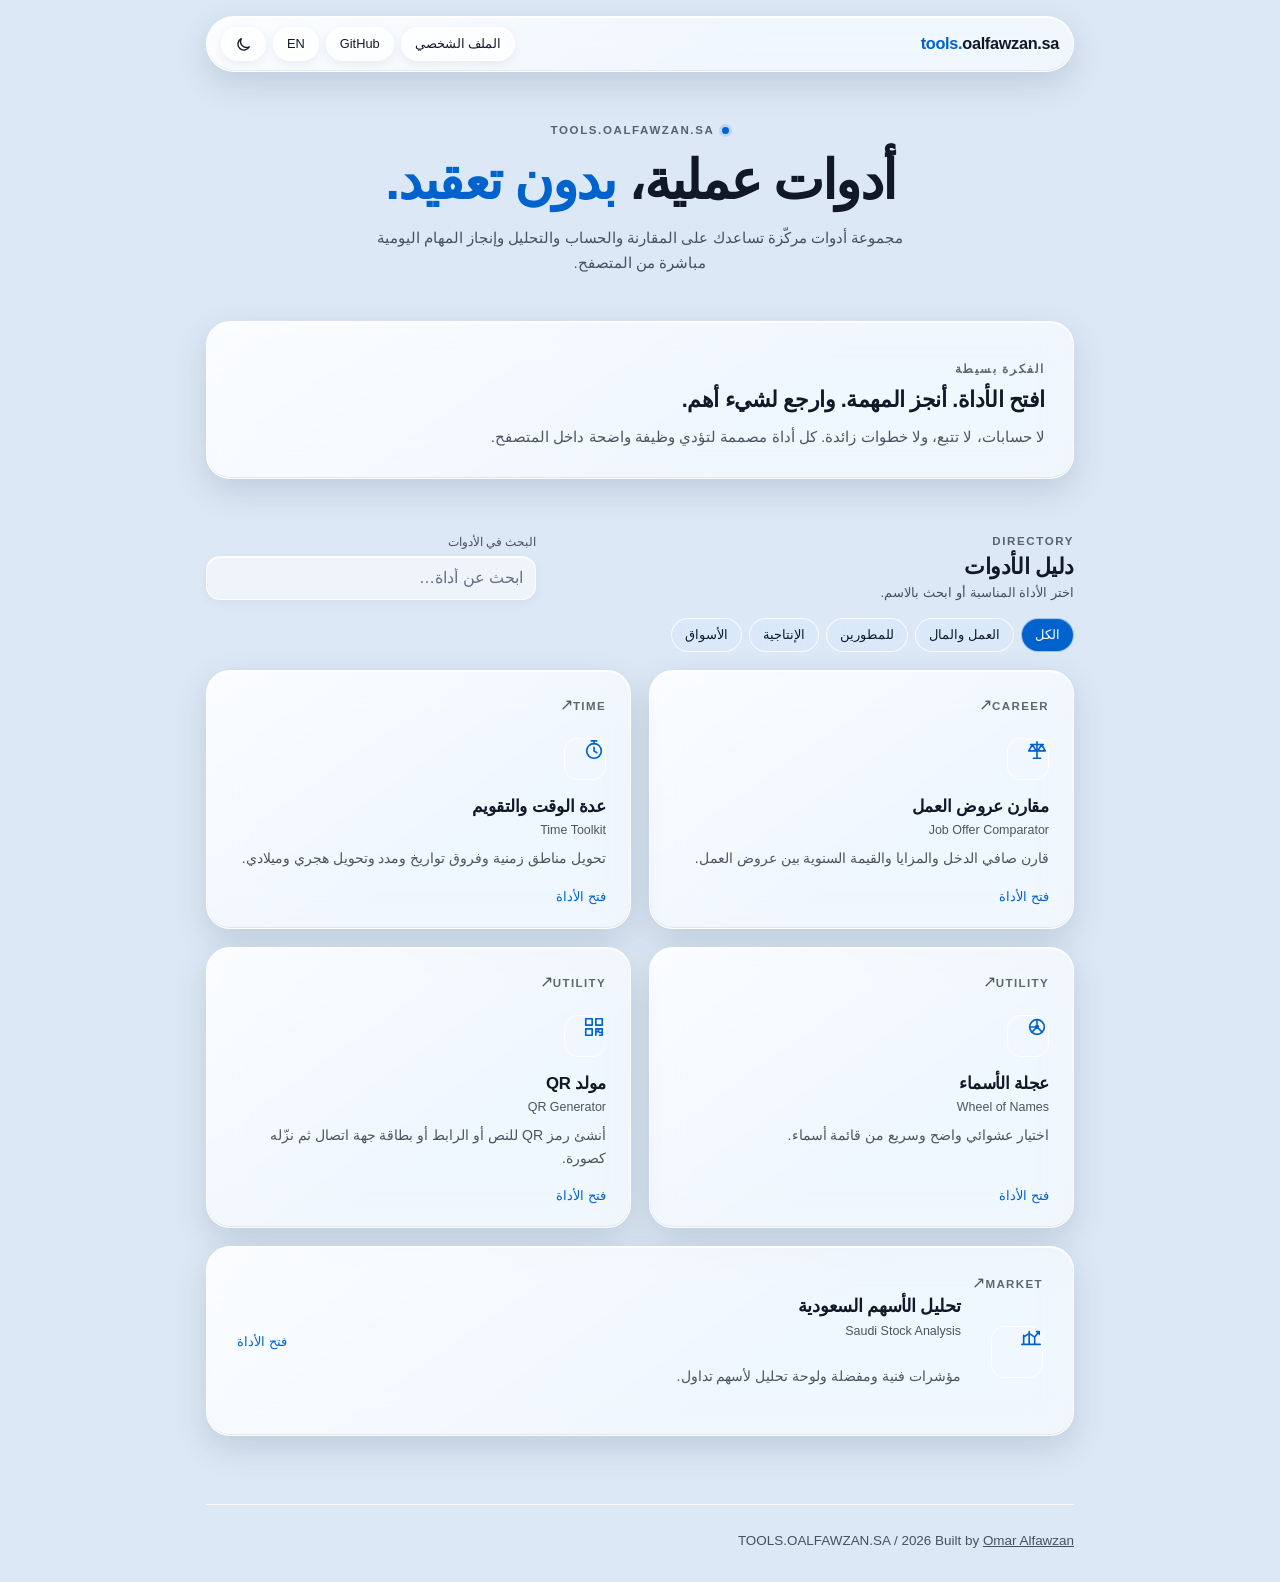
==== commit 0515aab4: "fix: resolve shared theme and directory validation issues" ====
--- a/index.html
+++ b/index.html
@@ -1,121 +1,121 @@
-<!doctype html>
-<html lang="ar" dir="rtl" data-theme="dark">
-<head>
-  <meta charset="utf-8">
-  <meta name="viewport" content="width=device-width, initial-scale=1">
-  <meta name="theme-color" content="#010204">
-  <meta name="description" content="مجموعة أدوات عملية للمقارنة والحساب والتحليل، تعمل مباشرة من المتصفح.">
-  <link rel="icon" type="image/svg+xml" href="/favicon.svg">
-  <script>try{const t=localStorage.getItem('tools-theme')||localStorage.getItem('tools_theme');if(t==='light'||t==='dark')document.documentElement.dataset.theme=t}catch(e){}</script>
-  <link rel="stylesheet" href="/assets/css/platform.css">
-  <link id="oalfawzan-theme" rel="stylesheet" href="/assets/css/oalfawzan-theme.css?v=20260911b">
-  <script defer src="/assets/js/pages/home.js"></script>
-  <title>أدوات عمر الفوزان | tools.oalfawzan.sa</title>
-</head>
-<body>
-<a class="skip-link" href="#main-content">تجاوز إلى المحتوى</a>
-<div class="home" id="main-content" role="main">
-  <header class="site-header">
-    <a class="brand" href="/" aria-label="tools.oalfawzan.sa home">
-      <span class="brand-mark" aria-hidden="true">OF</span>
-      <span class="brand-text"><strong>tools.</strong>oalfawzan.sa</span>
-    </a>
-    <div class="header-actions">
-      <a id="profileLink" class="link-btn" href="https://oalfawzan.sa">الملف الشخصي</a>
-      <a id="githubLink" class="link-btn" href="https://github.com/omarfoz/tools.oalfawzan.sa" target="_blank" rel="noopener noreferrer">GitHub</a>
-      <button class="icon-btn" id="langBtn" type="button" aria-label="Switch to English">EN</button>
-      <button class="icon-btn" id="themeBtn" type="button" aria-label="تبديل المظهر">
-        <svg viewBox="0 0 24 24" width="17" height="17" fill="none" stroke="currentColor" stroke-width="2" stroke-linecap="round" stroke-linejoin="round" aria-hidden="true"><circle cx="12" cy="12" r="4"/><path d="M12 2v2M12 20v2M4.93 4.93l1.42 1.42M17.66 17.66l1.41 1.41M2 12h2M20 12h2M4.93 19.07l1.42-1.41M17.66 6.34l1.41-1.41"/></svg>
-      </button>
-    </div>
-  </header>
-
-  <section class="hero" aria-labelledby="heroTitle">
-    <div class="hero-stage">
-      <div class="hero-copy">
-        <div class="eyebrow"><span class="status-dot" aria-hidden="true"></span><span id="eyebrow">TOOLS.OALFAWZAN.SA</span></div>
-        <h1 id="heroTitle"><span>أدوات عملية،</span><span>بدون تعقيد.</span></h1>
-        <p id="heroDesc">مجموعة أدوات مركّزة تساعدك على المقارنة والحساب والتحليل وإنجاز المهام اليومية مباشرة من المتصفح.</p>
-      </div>
-    </div>
-  </section>
-
-  <section class="manifesto" aria-labelledby="manifestoTitle">
-    <p class="manifesto-kicker" id="manifestoKicker">الفكرة بسيطة</p>
-    <h2 id="manifestoTitle">افتح الأداة. أنجز المهمة. وارجع لشيء أهم.</h2>
-    <p id="manifestoDesc">لا حسابات، لا تتبع، ولا خطوات زائدة. كل أداة مصممة لتؤدي وظيفة واضحة داخل المتصفح.</p>
-  </section>
-
-  <section class="directory" aria-labelledby="directoryTitle">
-    <div class="directory-head">
-      <div>
-        <span class="section-label">DIRECTORY</span>
-        <h2 id="directoryTitle">دليل الأدوات</h2>
-        <p id="directorySub">اختر الأداة المناسبة أو ابحث بالاسم.</p>
-      </div>
-      <div class="search-wrap">
-        <label id="searchLabel" for="toolSearch">البحث في الأدوات</label>
-        <input id="toolSearch" type="search" autocomplete="off" placeholder="ابحث عن أداة…">
-      </div>
-    </div>
-
-    <div class="filters" aria-label="Tool categories">
-      <button class="filter" data-category="all" data-i18n="all" aria-pressed="true">الكل</button>
-      <button class="filter" data-category="career" data-i18n="career" aria-pressed="false">العمل والمال</button>
-      <button class="filter" data-category="developer" data-i18n="developer" aria-pressed="false">للمطورين</button>
-      <button class="filter" data-category="productivity" data-i18n="productivity" aria-pressed="false">الإنتاجية</button>
-      <button class="filter" data-category="market" data-i18n="market" aria-pressed="false">الأسواق</button>
-    </div>
-
-    <div class="tools-grid" id="toolsGrid">
-      <a class="tool-card" data-category="career" href="/offer/">
-        <div class="tool-top"><span class="category">CAREER</span><span class="tool-glyph">↗</span></div>
-        <div class="tool-icon" aria-hidden="true"><svg viewBox="0 0 24 24" width="22" height="22" fill="none" stroke="currentColor" stroke-width="1.8" stroke-linecap="round" stroke-linejoin="round"><path d="M12 3v18M5 6h14M7 6l-4 7h8L7 6ZM17 6l-4 7h8l-4-7ZM8 21h8"/></svg></div>
-        <h3>مقارن عروض العمل · Job Offer Comparator</h3>
-        <p>قارن صافي الدخل والمزايا والقيمة السنوية بين عروض العمل.</p>
-        <span class="launch">فتح الأداة</span>
-      </a>
-
-      <a class="tool-card" data-category="productivity" href="/time/">
-        <div class="tool-top"><span class="category">TIME</span><span class="tool-glyph">↗</span></div>
-        <div class="tool-icon" aria-hidden="true"><svg viewBox="0 0 24 24" width="22" height="22" fill="none" stroke="currentColor" stroke-width="1.8" stroke-linecap="round" stroke-linejoin="round"><circle cx="12" cy="13" r="8"/><path d="M12 9v4l3 2M9 2h6M12 2v3"/></svg></div>
-        <h3>عدة الوقت والتقويم · Time Toolkit</h3>
-        <p>تحويل مناطق زمنية وفروق تواريخ ومدد وتحويل هجري وميلادي.</p>
-        <span class="launch">فتح الأداة</span>
-      </a>
-
-      <a class="tool-card" data-category="productivity" href="/wheel-of-names/">
-        <div class="tool-top"><span class="category">UTILITY</span><span class="tool-glyph">↗</span></div>
-        <div class="tool-icon" aria-hidden="true"><svg viewBox="0 0 24 24" width="22" height="22" fill="none" stroke="currentColor" stroke-width="1.8" stroke-linecap="round" stroke-linejoin="round"><circle cx="12" cy="12" r="8"/><path d="M12 4v8l5.66 5.66M12 12 6.34 17.66M4 12h8"/><circle cx="12" cy="12" r="1.5"/></svg></div>
-        <h3>عجلة الأسماء · Wheel of Names</h3>
-        <p>اختيار عشوائي واضح وسريع من قائمة أسماء.</p>
-        <span class="launch">فتح الأداة</span>
-      </a>
-
-      <a class="tool-card" data-category="developer" href="/qr-generator/">
-        <div class="tool-top"><span class="category">UTILITY</span><span class="tool-glyph">↗</span></div>
-        <div class="tool-icon" aria-hidden="true"><svg viewBox="0 0 24 24" width="22" height="22" fill="none" stroke="currentColor" stroke-width="1.8" stroke-linecap="round" stroke-linejoin="round"><path d="M3 3h7v7H3zM14 3h7v7h-7zM3 14h7v7H3zM14 14h3v3h-3zM18 14h3v3M18 18h3v3h-3M14 18v3"/></svg></div>
-        <h3>مولد QR · QR Generator</h3>
-        <p>أنشئ رمز QR للنص أو الرابط أو بطاقة جهة اتصال ثم نزّله كصورة.</p>
-        <span class="launch">فتح الأداة</span>
-      </a>
-
-      <a class="tool-card" data-category="market" href="/stock-analysis-dashboard/">
-        <div class="tool-top"><span class="category">MARKET</span><span class="tool-glyph">↗</span></div>
-        <div class="tool-icon" aria-hidden="true"><svg viewBox="0 0 24 24" width="22" height="22" fill="none" stroke="currentColor" stroke-width="1.8" stroke-linecap="round" stroke-linejoin="round"><path d="M4 19V9M10 19V5M16 19v-7M22 19H2M4 11l6-4 6 4 5-6M18 5h3v3"/></svg></div>
-        <h3>تحليل الأسهم السعودية · Saudi Stock Analysis</h3>
-        <p>مؤشرات فنية ومفضلة ولوحة تحليل لأسهم تداول.</p>
-        <span class="launch">فتح الأداة</span>
-      </a>
-    </div>
-
-    <div class="empty-tools" id="emptyTools" role="status">لا توجد أدوات مطابقة للبحث.</div>
-  </section>
-
-  <footer class="site-footer">
-    <span>TOOLS.OALFAWZAN.SA / 2026</span>
-    <span>Built by <a href="https://oalfawzan.sa">Omar Alfawzan</a></span>
-  </footer>
-</div>
-</body>
+<!doctype html>
+<html lang="ar" dir="rtl" data-theme="dark">
+<head>
+  <meta charset="utf-8">
+  <meta name="viewport" content="width=device-width, initial-scale=1">
+  <meta name="theme-color" content="#010204">
+  <meta name="description" content="مجموعة أدوات عملية للمقارنة والحساب والتحليل، تعمل مباشرة من المتصفح.">
+  <link rel="icon" type="image/svg+xml" href="/favicon.svg">
+  <script>try{const t=localStorage.getItem('tools-theme')||localStorage.getItem('tools_theme');if(t==='light'||t==='dark')document.documentElement.dataset.theme=t}catch(e){}</script>
+  <link rel="stylesheet" href="/assets/css/platform.css">
+  <link id="oalfawzan-theme" rel="stylesheet" href="/assets/css/oalfawzan-theme.css?v=20260911c">
+  <script defer src="/assets/js/pages/home.js?v=20260911c"></script>
+  <title>أدوات عمر الفوزان | tools.oalfawzan.sa</title>
+</head>
+<body>
+<a class="skip-link" href="#main-content">تجاوز إلى المحتوى</a>
+<div class="home" id="main-content" role="main">
+  <header class="site-header">
+    <a class="brand" href="/" aria-label="tools.oalfawzan.sa home">
+      <span class="brand-mark" aria-hidden="true">OF</span>
+      <span class="brand-text"><strong>tools.</strong>oalfawzan.sa</span>
+    </a>
+    <div class="header-actions">
+      <a id="profileLink" class="link-btn" href="https://oalfawzan.sa">الملف الشخصي</a>
+      <a id="githubLink" class="link-btn" href="https://github.com/omarfoz/tools.oalfawzan.sa" target="_blank" rel="noopener noreferrer">GitHub</a>
+      <button class="icon-btn" id="langBtn" type="button" aria-label="Switch to English">EN</button>
+      <button class="icon-btn" id="themeBtn" type="button" aria-label="تبديل المظهر">
+        <svg viewBox="0 0 24 24" width="17" height="17" fill="none" stroke="currentColor" stroke-width="2" stroke-linecap="round" stroke-linejoin="round" aria-hidden="true"><circle cx="12" cy="12" r="4"/><path d="M12 2v2M12 20v2M4.93 4.93l1.42 1.42M17.66 17.66l1.41 1.41M2 12h2M20 12h2M4.93 19.07l1.42-1.41M17.66 6.34l1.41-1.41"/></svg>
+      </button>
+    </div>
+  </header>
+
+  <section class="hero" aria-labelledby="heroTitle">
+    <div class="hero-stage">
+      <div class="hero-copy">
+        <div class="eyebrow"><span class="status-dot" aria-hidden="true"></span><span id="eyebrow">TOOLS.OALFAWZAN.SA</span></div>
+        <h1 id="heroTitle"><span>أدوات عملية،</span><span>بدون تعقيد.</span></h1>
+        <p id="heroDesc">مجموعة أدوات مركّزة تساعدك على المقارنة والحساب والتحليل وإنجاز المهام اليومية مباشرة من المتصفح.</p>
+      </div>
+    </div>
+  </section>
+
+  <section class="manifesto" aria-labelledby="manifestoTitle">
+    <p class="manifesto-kicker" id="manifestoKicker">الفكرة بسيطة</p>
+    <h2 id="manifestoTitle">افتح الأداة. أنجز المهمة. وارجع لشيء أهم.</h2>
+    <p id="manifestoDesc">لا حسابات، لا تتبع، ولا خطوات زائدة. كل أداة مصممة لتؤدي وظيفة واضحة داخل المتصفح.</p>
+  </section>
+
+  <section class="directory" aria-labelledby="directoryTitle">
+    <div class="directory-head">
+      <div>
+        <span class="section-label">DIRECTORY</span>
+        <h2 id="directoryTitle">دليل الأدوات</h2>
+        <p id="directorySub">اختر الأداة المناسبة أو ابحث بالاسم.</p>
+      </div>
+      <div class="search-wrap">
+        <label id="searchLabel" for="toolSearch">البحث في الأدوات</label>
+        <input id="toolSearch" type="search" autocomplete="off" placeholder="ابحث عن أداة…">
+      </div>
+    </div>
+
+    <div class="filters" aria-label="Tool categories">
+      <button class="filter" type="button" data-category="all" data-i18n="all" aria-pressed="true">الكل</button>
+      <button class="filter" type="button" data-category="career" data-i18n="career" aria-pressed="false">العمل والمال</button>
+      <button class="filter" type="button" data-category="developer" data-i18n="developer" aria-pressed="false">للمطورين</button>
+      <button class="filter" type="button" data-category="productivity" data-i18n="productivity" aria-pressed="false">الإنتاجية</button>
+      <button class="filter" type="button" data-category="market" data-i18n="market" aria-pressed="false">الأسواق</button>
+    </div>
+
+    <div class="tools-grid" id="toolsGrid">
+      <a class="tool-card" data-category="career" href="/offer/">
+        <div class="tool-top"><span class="category">CAREER</span><span class="tool-glyph">↗</span></div>
+        <div class="tool-icon" aria-hidden="true"><svg viewBox="0 0 24 24" width="22" height="22" fill="none" stroke="currentColor" stroke-width="1.8" stroke-linecap="round" stroke-linejoin="round"><path d="M12 3v18M5 6h14M7 6l-4 7h8L7 6ZM17 6l-4 7h8l-4-7ZM8 21h8"/></svg></div>
+        <h3>مقارن عروض العمل · Job Offer Comparator</h3>
+        <p>قارن صافي الدخل والمزايا والقيمة السنوية بين عروض العمل.</p>
+        <span class="launch">فتح الأداة</span>
+      </a>
+
+      <a class="tool-card" data-category="productivity" href="/time/">
+        <div class="tool-top"><span class="category">TIME</span><span class="tool-glyph">↗</span></div>
+        <div class="tool-icon" aria-hidden="true"><svg viewBox="0 0 24 24" width="22" height="22" fill="none" stroke="currentColor" stroke-width="1.8" stroke-linecap="round" stroke-linejoin="round"><circle cx="12" cy="13" r="8"/><path d="M12 9v4l3 2M9 2h6M12 2v3"/></svg></div>
+        <h3>عدة الوقت والتقويم · Time Toolkit</h3>
+        <p>تحويل مناطق زمنية وفروق تواريخ ومدد وتحويل هجري وميلادي.</p>
+        <span class="launch">فتح الأداة</span>
+      </a>
+
+      <a class="tool-card" data-category="productivity" href="/wheel-of-names/">
+        <div class="tool-top"><span class="category">UTILITY</span><span class="tool-glyph">↗</span></div>
+        <div class="tool-icon" aria-hidden="true"><svg viewBox="0 0 24 24" width="22" height="22" fill="none" stroke="currentColor" stroke-width="1.8" stroke-linecap="round" stroke-linejoin="round"><circle cx="12" cy="12" r="8"/><path d="M12 4v8l5.66 5.66M12 12 6.34 17.66M4 12h8"/><circle cx="12" cy="12" r="1.5"/></svg></div>
+        <h3>عجلة الأسماء · Wheel of Names</h3>
+        <p>اختيار عشوائي واضح وسريع من قائمة أسماء.</p>
+        <span class="launch">فتح الأداة</span>
+      </a>
+
+      <a class="tool-card" data-category="developer" href="/qr-generator/">
+        <div class="tool-top"><span class="category">UTILITY</span><span class="tool-glyph">↗</span></div>
+        <div class="tool-icon" aria-hidden="true"><svg viewBox="0 0 24 24" width="22" height="22" fill="none" stroke="currentColor" stroke-width="1.8" stroke-linecap="round" stroke-linejoin="round"><path d="M3 3h7v7H3zM14 3h7v7h-7zM3 14h7v7H3zM14 14h3v3h-3zM18 14h3v3M18 18h3v3h-3M14 18v3"/></svg></div>
+        <h3>مولد QR · QR Generator</h3>
+        <p>أنشئ رمز QR للنص أو الرابط أو بطاقة جهة اتصال ثم نزّله كصورة.</p>
+        <span class="launch">فتح الأداة</span>
+      </a>
+
+      <a class="tool-card" data-category="market" href="/stock-analysis-dashboard/">
+        <div class="tool-top"><span class="category">MARKET</span><span class="tool-glyph">↗</span></div>
+        <div class="tool-icon" aria-hidden="true"><svg viewBox="0 0 24 24" width="22" height="22" fill="none" stroke="currentColor" stroke-width="1.8" stroke-linecap="round" stroke-linejoin="round"><path d="M4 19V9M10 19V5M16 19v-7M22 19H2M4 11l6-4 6 4 5-6M18 5h3v3"/></svg></div>
+        <h3>تحليل الأسهم السعودية · Saudi Stock Analysis</h3>
+        <p>مؤشرات فنية ومفضلة ولوحة تحليل لأسهم تداول.</p>
+        <span class="launch">فتح الأداة</span>
+      </a>
+    </div>
+
+    <div class="empty-tools" id="emptyTools" role="status" hidden>لا توجد أدوات مطابقة للبحث.</div>
+  </section>
+
+  <footer class="site-footer">
+    <span>TOOLS.OALFAWZAN.SA / 2026</span>
+    <span>Built by <a href="https://oalfawzan.sa">Omar Alfawzan</a></span>
+  </footer>
+</div>
+</body>
 </html>
--- a/assets/css/oalfawzan-theme.css
+++ b/assets/css/oalfawzan-theme.css
@@ -1,806 +1,813 @@
-/* Shared visual layer aligned with oalfawzan.sa. Loaded last across the tools site. */
-:root {
-  color-scheme: dark;
-  --site-font: -apple-system, BlinkMacSystemFont, "Segoe UI", "Helvetica Neue", Arial, sans-serif;
-  --site-bg: #010204;
-  --site-accent: #007aff;
-  --site-text: #ffffff;
-  --site-text-muted: rgba(255,255,255,.60);
-  --site-text-faint: rgba(255,255,255,.44);
-  --site-glass-fill: rgba(255,255,255,.032);
-  --site-glass-fill-strong: rgba(255,255,255,.050);
-  --site-glass-border: rgba(255,255,255,.13);
-  --site-glass-highlight: rgba(255,255,255,.20);
-  --site-glass-shadow: rgba(0,0,0,.14);
-  --site-glass-blur: 20px;
-  --site-glass-saturation: 160%;
-  --site-width: 900px;
-  --site-page-pad: 16px;
-  --site-radius-card: 24px;
-  --site-radius-nav: 28px;
-  --site-radius-control: 18px;
-  --ds-bg: var(--site-bg);
-  --ds-surface: var(--site-glass-fill);
-  --ds-surface-2: var(--site-glass-fill-strong);
-  --ds-surface-3: rgba(255,255,255,.07);
-  --ds-text: var(--site-text);
-  --ds-muted: var(--site-text-muted);
-  --ds-border: var(--site-glass-border);
-  --ds-border-strong: rgba(255,255,255,.22);
-  --ds-primary: var(--site-accent);
-  --ds-primary-hover: #3395ff;
-  --ds-primary-soft: rgba(0,122,255,.12);
-  --ds-success: #2bd7a5;
-  --ds-warning: #f5c451;
-  --ds-danger: #ff7070;
-  --bg: var(--site-bg);
-  --surface: var(--site-glass-fill);
-  --surface2: var(--site-glass-fill-strong);
-  --surface-soft: var(--site-glass-fill-strong);
-  --surface-light: var(--site-glass-fill-strong);
-  --field: var(--site-glass-fill-strong);
-  --field-bg: var(--site-glass-fill-strong);
-  --border: var(--site-glass-border);
-  --border2: rgba(255,255,255,.22);
-  --text: var(--site-text);
-  --text-p: var(--site-text);
-  --text-s: var(--site-text-muted);
-  --muted: var(--site-text-muted);
-  --muted2: var(--site-text-faint);
-  --text-muted: var(--site-text-muted);
-  --primary: var(--site-accent);
-  --accent: var(--site-accent);
-  --new: var(--site-accent);
-}
-
-html[data-theme="light"] {
-  color-scheme: light;
-  --site-bg: #dce8f5;
-  --site-accent: #0062cc;
-  --site-text: #111827;
-  --site-text-muted: rgba(24,33,49,.76);
-  --site-text-faint: rgba(24,33,49,.68);
-  --site-glass-fill: rgba(255,255,255,.50);
-  --site-glass-fill-strong: rgba(255,255,255,.66);
-  --site-glass-border: rgba(255,255,255,.82);
-  --site-glass-highlight: rgba(255,255,255,.98);
-  --site-glass-shadow: rgba(46,65,90,.16);
-  --ds-border-strong: rgba(55,75,102,.28);
-  --border2: rgba(55,75,102,.28);
-  --ds-primary-hover: #004fa8;
-  --ds-primary-soft: rgba(0,98,204,.10);
-}
-
-* { box-sizing: border-box; -webkit-font-smoothing: antialiased; -moz-osx-font-smoothing: grayscale; }
-html { background: var(--site-bg) !important; scroll-behavior: smooth; }
-body, button, input, textarea, select { font-family: var(--site-font) !important; }
+/* Shared visual layer aligned with oalfawzan.sa. Loaded last across the tools site. */
+:root {
+  color-scheme: dark;
+  --site-font: -apple-system, BlinkMacSystemFont, "Segoe UI", "Helvetica Neue", Arial, sans-serif;
+  --site-bg: #010204;
+  --site-accent: #007aff;
+  --site-text: #ffffff;
+  --site-text-muted: rgba(255,255,255,.60);
+  --site-text-faint: rgba(255,255,255,.44);
+  --site-glass-fill: rgba(255,255,255,.032);
+  --site-glass-fill-strong: rgba(255,255,255,.050);
+  --site-glass-border: rgba(255,255,255,.13);
+  --site-glass-highlight: rgba(255,255,255,.20);
+  --site-glass-shadow: rgba(0,0,0,.14);
+  --site-glass-blur: 20px;
+  --site-glass-saturation: 160%;
+  --site-width: 900px;
+  --site-page-pad: 16px;
+  --site-radius-card: 24px;
+  --site-radius-nav: 28px;
+  --site-radius-control: 18px;
+  --ds-bg: var(--site-bg);
+  --ds-surface: var(--site-glass-fill);
+  --ds-surface-2: var(--site-glass-fill-strong);
+  --ds-surface-3: rgba(255,255,255,.07);
+  --ds-text: var(--site-text);
+  --ds-muted: var(--site-text-muted);
+  --ds-border: var(--site-glass-border);
+  --ds-border-strong: rgba(255,255,255,.22);
+  --ds-primary: var(--site-accent);
+  --ds-primary-hover: #3395ff;
+  --ds-primary-soft: rgba(0,122,255,.12);
+  --ds-success: #2bd7a5;
+  --ds-warning: #f5c451;
+  --ds-danger: #ff7070;
+  --bg: var(--site-bg);
+  --surface: var(--site-glass-fill);
+  --surface2: var(--site-glass-fill-strong);
+  --surface-soft: var(--site-glass-fill-strong);
+  --surface-light: var(--site-glass-fill-strong);
+  --field: var(--site-glass-fill-strong);
+  --field-bg: var(--site-glass-fill-strong);
+  --border: var(--site-glass-border);
+  --border2: rgba(255,255,255,.22);
+  --text: var(--site-text);
+  --text-p: var(--site-text);
+  --text-s: var(--site-text-muted);
+  --muted: var(--site-text-muted);
+  --muted2: var(--site-text-faint);
+  --text-muted: var(--site-text-muted);
+  --primary: var(--site-accent);
+  --accent: var(--site-accent);
+  --new: var(--site-accent);
+}
+
+html[data-theme="light"] {
+  color-scheme: light;
+  --site-bg: #dce8f5;
+  --site-accent: #0062cc;
+  --site-text: #111827;
+  --site-text-muted: rgba(24,33,49,.76);
+  --site-text-faint: rgba(24,33,49,.68);
+  --site-glass-fill: rgba(255,255,255,.50);
+  --site-glass-fill-strong: rgba(255,255,255,.66);
+  --site-glass-border: rgba(255,255,255,.82);
+  --site-glass-highlight: rgba(255,255,255,.98);
+  --site-glass-shadow: rgba(46,65,90,.16);
+  --ds-border-strong: rgba(55,75,102,.28);
+  --border2: rgba(55,75,102,.28);
+  --ds-primary-hover: #004fa8;
+  --ds-primary-soft: rgba(0,98,204,.10);
+}
+
+* { box-sizing: border-box; -webkit-font-smoothing: antialiased; -moz-osx-font-smoothing: grayscale; }
+html { background: var(--site-bg) !important; scroll-behavior: smooth; }
+body, html[lang] body, button, input, textarea, select { font-family: var(--site-font) !important; }
 body {
-  min-height: 100vh;
-  color: var(--site-text) !important;
-  background:
-    linear-gradient(rgba(13,22,45,.84), rgba(1,2,4,.94)),
-    url('https://oalfawzan.sa/image-1600.webp') center / cover fixed !important;
-  background-color: var(--site-bg) !important;
-  overflow-x: hidden;
-}
-html[data-theme="light"] body {
-  background: url('https://oalfawzan.sa/image-1600.webp') center / cover fixed !important;
-  background-color: var(--site-bg) !important;
-}
-::selection { background: color-mix(in srgb,var(--site-accent) 32%,transparent); }
-a:focus-visible, button:focus-visible, input:focus-visible, select:focus-visible, textarea:focus-visible, [tabindex]:focus-visible {
-  outline: 2px solid var(--site-accent) !important;
-  outline-offset: 3px !important;
-  box-shadow: none !important;
-}
-
-/* Shared glass material */
-.site-header,
-.manifesto,
-.tool-card,
-.tool-page .panel,
-.tool-page .card,
-.tool-page .editor-card,
-.tool-page .preview-card,
-.tool-page .control-panel,
-.tool-page .mode-switcher,
-.tool-page .nat-unified,
-.tool-page .factors-card,
-.tool-page .totals-bar,
-.tool-page .overall-card,
-.tool-page .decision-card,
-.tool-page .winner-card,
-.tool-page .simple-result,
-.tool-page .summary-card,
-.tool-page .fee-section,
-.tool-page .option-content,
-.tool-page .ai-card,
-.tool-page .popup,
-.tool-page .dropdown {
-  background:
-    linear-gradient(145deg, rgba(255,255,255,.045), rgba(255,255,255,.004) 58%),
-    var(--site-glass-fill) !important;
-  border: 1px solid var(--site-glass-border) !important;
-  border-radius: var(--site-radius-card) !important;
-  box-shadow:
-    inset 0 1px 0 var(--site-glass-highlight),
-    0 8px 26px var(--site-glass-shadow) !important;
-  -webkit-backdrop-filter: blur(var(--site-glass-blur)) saturate(var(--site-glass-saturation)) !important;
-  backdrop-filter: blur(var(--site-glass-blur)) saturate(var(--site-glass-saturation)) !important;
-}
-html[data-theme="light"] .site-header,
-html[data-theme="light"] .manifesto,
-html[data-theme="light"] .tool-card,
-html[data-theme="light"] .tool-page .panel,
-html[data-theme="light"] .tool-page .card,
-html[data-theme="light"] .tool-page .editor-card,
-html[data-theme="light"] .tool-page .preview-card,
-html[data-theme="light"] .tool-page .control-panel,
-html[data-theme="light"] .tool-page .mode-switcher,
-html[data-theme="light"] .tool-page .nat-unified,
-html[data-theme="light"] .tool-page .factors-card,
-html[data-theme="light"] .tool-page .totals-bar,
-html[data-theme="light"] .tool-page .overall-card,
-html[data-theme="light"] .tool-page .decision-card,
-html[data-theme="light"] .tool-page .winner-card,
-html[data-theme="light"] .tool-page .simple-result,
-html[data-theme="light"] .tool-page .summary-card,
-html[data-theme="light"] .tool-page .fee-section,
-html[data-theme="light"] .tool-page .option-content,
-html[data-theme="light"] .tool-page .ai-card,
-html[data-theme="light"] .tool-page .popup,
-html[data-theme="light"] .tool-page .dropdown {
-  background:
-    linear-gradient(145deg, rgba(255,255,255,.78), rgba(255,255,255,.24) 62%),
-    var(--site-glass-fill) !important;
-  box-shadow:
-    inset 0 1px 0 var(--site-glass-highlight),
-    inset 0 -1px 0 rgba(71,85,105,.10),
-    0 12px 32px var(--site-glass-shadow) !important;
-}
-
-/* Shared navigation shell */
-.site-header,
-.tool-page header.site-header {
-  display: grid !important;
-  grid-template-columns: minmax(0,1fr) auto !important;
-  align-items: center !important;
-  gap: 8px 10px !important;
-  min-height: 0 !important;
-  padding: 10px 14px !important;
-  margin: 16px 0 38px !important;
-  border-radius: var(--site-radius-nav) !important;
-  border-bottom: 1px solid var(--site-glass-border) !important;
-  position: relative !important;
-  z-index: 30 !important;
-}
-.brand {
-  display: inline-flex !important;
-  align-items: center !important;
-  gap: 0 !important;
-  min-width: 0;
-  color: var(--site-text) !important;
-  text-decoration: none !important;
-  font-size: 1.02rem !important;
-  font-weight: 600 !important;
-  line-height: 1.2 !important;
-  letter-spacing: -.02em !important;
-  white-space: nowrap;
-}
-.brand-mark { display: none !important; }
-.brand-text { display: inline !important; color: var(--site-text) !important; font-size: inherit !important; }
-.brand-text strong { color: var(--site-accent) !important; font-weight: 600 !important; }
-.header-actions {
-  display: flex !important;
-  align-items: center !important;
-  justify-content: flex-end !important;
-  gap: 7px !important;
-  flex-wrap: nowrap !important;
-}
-.header-actions .link-btn,
-.header-actions .icon-btn,
-.tool-page header.site-header button,
-.tool-page header.site-header a:not(.brand) {
-  min-height: 34px !important;
-  height: 34px !important;
-  width: auto !important;
-  min-width: 34px !important;
-  display: inline-flex !important;
-  align-items: center !important;
-  justify-content: center !important;
-  padding: 7px 13px !important;
-  border-radius: var(--site-radius-control) !important;
-  color: var(--site-text) !important;
-  font-size: .80rem !important;
-  font-weight: 500 !important;
-  line-height: 1 !important;
-  text-decoration: none !important;
-  background: rgba(255,255,255,.035) !important;
-  border: 1px solid var(--site-glass-border) !important;
-  box-shadow: inset 0 1px 0 rgba(255,255,255,.06) !important;
-  -webkit-backdrop-filter: blur(12px) saturate(145%) !important;
-  backdrop-filter: blur(12px) saturate(145%) !important;
-}
-html[data-theme="light"] .header-actions .link-btn,
-html[data-theme="light"] .header-actions .icon-btn,
-html[data-theme="light"] .tool-page header.site-header button,
-html[data-theme="light"] .tool-page header.site-header a:not(.brand) {
-  background: rgba(255,255,255,.42) !important;
-  border-color: rgba(255,255,255,.78) !important;
-  box-shadow: inset 0 1px 0 rgba(255,255,255,.96), 0 3px 10px rgba(46,65,90,.08) !important;
-}
-
-/* Homepage */
-.home {
-  width: 100% !important;
-  max-width: var(--site-width) !important;
-  margin: 0 auto !important;
-  padding: 0 var(--site-page-pad) !important;
-}
-.home .hero {
-  min-height: 0 !important;
-  padding: 10px 0 46px !important;
-  margin: 0 !important;
-  border: 0 !important;
-  text-align: center !important;
-}
-.home .hero-stage { display: block !important; height: auto !important; padding: 0 !important; overflow: visible !important; }
-.home .hero-copy { max-width: 680px !important; margin: 0 auto !important; }
-.home .eyebrow {
-  display: inline-flex !important;
-  align-items: center !important;
-  gap: 8px !important;
-  margin-bottom: 14px !important;
-  color: var(--site-text-faint) !important;
-  font-size: .72rem !important;
-  font-weight: 600 !important;
-  line-height: 1.3 !important;
-  letter-spacing: .14em !important;
-  text-transform: uppercase;
-}
-.home .status-dot { width: 7px; height: 7px; border-radius: 50%; background: var(--site-accent) !important; box-shadow: 0 0 0 3px color-mix(in srgb,var(--site-accent) 14%,transparent) !important; }
-.home .hero h1 {
-  margin: 0 0 16px !important;
-  color: var(--site-text) !important;
-  font-size: clamp(2.55rem,6vw,3.35rem) !important;
-  font-weight: 700 !important;
-  line-height: 1.06 !important;
-  letter-spacing: -.035em !important;
-  text-wrap: balance;
-}
-.home .hero h1 span { display: inline !important; transform: none !important; opacity: 1 !important; }
-.home .hero h1 span + span::before { content: " "; }
-.home .hero h1 span:last-child { color: var(--site-accent) !important; }
-.home .hero p {
-  max-width: 560px !important;
-  margin: 0 auto !important;
-  color: var(--site-text-muted) !important;
-  font-size: .96rem !important;
-  line-height: 1.65 !important;
-  transform: none !important;
-  opacity: 1 !important;
-}
-.manifesto {
-  min-height: 0 !important;
-  display: block !important;
-  padding: 28px !important;
-  margin: 0 0 52px !important;
-  text-align: start;
-}
-.manifesto > * { opacity: 1 !important; transform: none !important; transition: none !important; }
-.manifesto-kicker,
-.section-label {
-  color: var(--site-text-faint) !important;
-  font-size: .72rem !important;
-  font-weight: 600 !important;
-  letter-spacing: .14em !important;
-  text-transform: uppercase;
-}
-.manifesto h2 { margin: 8px 0 10px !important; font-size: 1.35rem !important; line-height: 1.25 !important; letter-spacing: -.02em !important; max-width: none !important; }
-.manifesto p:last-child { margin: 0 !important; color: var(--site-text-muted) !important; font-size: .96rem !important; line-height: 1.65 !important; max-width: 700px !important; }
-.directory { padding: 0 0 20px !important; }
-.directory-head { display: flex !important; align-items: end !important; justify-content: space-between !important; gap: 24px !important; margin-bottom: 18px !important; }
-.directory-head h2 { margin: 5px 0 !important; font-size: 1.35rem !important; font-weight: 600 !important; letter-spacing: -.02em !important; }
-.directory-head p { margin: 0 !important; color: var(--site-text-muted) !important; font-size: .84rem !important; }
+  margin: 0;
+  display: flow-root;
+  min-height: 100vh;
+  color: var(--site-text) !important;
+  background:
+    linear-gradient(rgba(13,22,45,.84), rgba(1,2,4,.94)),
+    url('https://oalfawzan.sa/image-1600.webp') center / cover fixed !important;
+  background-color: var(--site-bg) !important;
+  overflow-x: hidden;
+}
+html[data-theme="light"] body {
+  background: url('https://oalfawzan.sa/image-1600.webp') center / cover fixed !important;
+  background-color: var(--site-bg) !important;
+}
+::selection { background: color-mix(in srgb,var(--site-accent) 32%,transparent); }
+a:focus-visible, button:focus-visible, input:focus-visible, select:focus-visible, textarea:focus-visible, [tabindex]:focus-visible {
+  outline: 2px solid var(--site-accent) !important;
+  outline-offset: 3px !important;
+  box-shadow: none !important;
+}
+
+/* Shared glass material */
+.site-header,
+.manifesto,
+.tool-card,
+.tool-page .panel,
+.tool-page .card,
+.tool-page .editor-card,
+.tool-page .preview-card,
+.tool-page .control-panel,
+.tool-page .mode-switcher,
+.tool-page .nat-unified,
+.tool-page .factors-card,
+.tool-page .totals-bar,
+.tool-page .overall-card,
+.tool-page .decision-card,
+.tool-page .winner-card,
+.tool-page .simple-result,
+.tool-page .summary-card,
+.tool-page .fee-section,
+.tool-page .option-content,
+.tool-page .ai-card,
+.tool-page .popup,
+.tool-page .dropdown {
+  background:
+    linear-gradient(145deg, rgba(255,255,255,.045), rgba(255,255,255,.004) 58%),
+    var(--site-glass-fill) !important;
+  border: 1px solid var(--site-glass-border) !important;
+  border-radius: var(--site-radius-card) !important;
+  box-shadow:
+    inset 0 1px 0 var(--site-glass-highlight),
+    0 8px 26px var(--site-glass-shadow) !important;
+  -webkit-backdrop-filter: blur(var(--site-glass-blur)) saturate(var(--site-glass-saturation)) !important;
+  backdrop-filter: blur(var(--site-glass-blur)) saturate(var(--site-glass-saturation)) !important;
+}
+html[data-theme="light"] .site-header,
+html[data-theme="light"] .manifesto,
+html[data-theme="light"] .tool-card,
+html[data-theme="light"] .tool-page .panel,
+html[data-theme="light"] .tool-page .card,
+html[data-theme="light"] .tool-page .editor-card,
+html[data-theme="light"] .tool-page .preview-card,
+html[data-theme="light"] .tool-page .control-panel,
+html[data-theme="light"] .tool-page .mode-switcher,
+html[data-theme="light"] .tool-page .nat-unified,
+html[data-theme="light"] .tool-page .factors-card,
+html[data-theme="light"] .tool-page .totals-bar,
+html[data-theme="light"] .tool-page .overall-card,
+html[data-theme="light"] .tool-page .decision-card,
+html[data-theme="light"] .tool-page .winner-card,
+html[data-theme="light"] .tool-page .simple-result,
+html[data-theme="light"] .tool-page .summary-card,
+html[data-theme="light"] .tool-page .fee-section,
+html[data-theme="light"] .tool-page .option-content,
+html[data-theme="light"] .tool-page .ai-card,
+html[data-theme="light"] .tool-page .popup,
+html[data-theme="light"] .tool-page .dropdown {
+  background:
+    linear-gradient(145deg, rgba(255,255,255,.78), rgba(255,255,255,.24) 62%),
+    var(--site-glass-fill) !important;
+  box-shadow:
+    inset 0 1px 0 var(--site-glass-highlight),
+    inset 0 -1px 0 rgba(71,85,105,.10),
+    0 12px 32px var(--site-glass-shadow) !important;
+}
+
+/* Shared navigation shell */
+.site-header,
+.tool-page header.site-header {
+  display: grid !important;
+  grid-template-columns: minmax(0,1fr) auto !important;
+  align-items: center !important;
+  gap: 8px 10px !important;
+  min-height: 0 !important;
+  padding: 10px 14px !important;
+  margin: 16px 0 38px !important;
+  border-radius: var(--site-radius-nav) !important;
+  border-bottom: 1px solid var(--site-glass-border) !important;
+  position: relative !important;
+  z-index: 30 !important;
+}
+.brand,
+.tool-page .brand {
+  display: inline-flex !important;
+  align-items: center !important;
+  gap: 0 !important;
+  min-width: 0;
+  color: var(--site-text) !important;
+  text-decoration: none !important;
+  font-size: 1.02rem !important;
+  font-weight: 600 !important;
+  line-height: 1.2 !important;
+  letter-spacing: -.02em !important;
+  white-space: nowrap;
+}
+.brand-mark, .tool-page .brand-mark { display: none !important; }
+.brand-text, .tool-page .brand-text { display: inline !important; color: var(--site-text) !important; font-size: inherit !important; font-family: var(--site-font) !important; }
+.brand-text strong, .tool-page .brand-text strong { color: var(--site-accent) !important; font-weight: 600 !important; }
+.header-actions {
+  display: flex !important;
+  align-items: center !important;
+  justify-content: flex-end !important;
+  gap: 7px !important;
+  flex-wrap: nowrap !important;
+}
+.header-actions .link-btn,
+.header-actions .icon-btn,
+.tool-page header.site-header button,
+.tool-page header.site-header a:not(.brand) {
+  min-height: 34px !important;
+  height: 34px !important;
+  width: auto !important;
+  min-width: 34px !important;
+  display: inline-flex !important;
+  align-items: center !important;
+  justify-content: center !important;
+  padding: 7px 13px !important;
+  border-radius: var(--site-radius-control) !important;
+  color: var(--site-text) !important;
+  font-size: .80rem !important;
+  font-weight: 500 !important;
+  line-height: 1 !important;
+  text-decoration: none !important;
+  background: rgba(255,255,255,.035) !important;
+  border: 1px solid var(--site-glass-border) !important;
+  box-shadow: inset 0 1px 0 rgba(255,255,255,.06) !important;
+  -webkit-backdrop-filter: blur(12px) saturate(145%) !important;
+  backdrop-filter: blur(12px) saturate(145%) !important;
+}
+html[data-theme="light"] .header-actions .link-btn,
+html[data-theme="light"] .header-actions .icon-btn,
+html[data-theme="light"] .tool-page header.site-header button,
+html[data-theme="light"] .tool-page header.site-header a:not(.brand) {
+  background: rgba(255,255,255,.42) !important;
+  border-color: rgba(255,255,255,.78) !important;
+  box-shadow: inset 0 1px 0 rgba(255,255,255,.96), 0 3px 10px rgba(46,65,90,.08) !important;
+}
+
+/* Homepage */
+.home {
+  width: 100% !important;
+  max-width: var(--site-width) !important;
+  margin: 0 auto !important;
+  padding: 0 var(--site-page-pad) !important;
+}
+.home .hero {
+  min-height: 0 !important;
+  padding: 10px 0 46px !important;
+  margin: 0 !important;
+  border: 0 !important;
+  text-align: center !important;
+}
+.home .hero-stage { display: block !important; height: auto !important; padding: 0 !important; overflow: visible !important; }
+.home .hero-copy { max-width: 680px !important; margin: 0 auto !important; }
+.home .eyebrow {
+  display: inline-flex !important;
+  align-items: center !important;
+  gap: 8px !important;
+  margin-bottom: 14px !important;
+  color: var(--site-text-faint) !important;
+  font-size: .72rem !important;
+  font-weight: 600 !important;
+  line-height: 1.3 !important;
+  letter-spacing: .14em !important;
+  text-transform: uppercase;
+}
+.home .status-dot { width: 7px; height: 7px; border-radius: 50%; background: var(--site-accent) !important; box-shadow: 0 0 0 3px color-mix(in srgb,var(--site-accent) 14%,transparent) !important; }
+.home .hero h1 {
+  margin: 0 0 16px !important;
+  color: var(--site-text) !important;
+  font-size: clamp(2.55rem,6vw,3.35rem) !important;
+  font-weight: 700 !important;
+  line-height: 1.06 !important;
+  letter-spacing: -.035em !important;
+  text-wrap: balance;
+}
+.home .hero h1 span { display: inline !important; transform: none !important; opacity: 1 !important; }
+.home .hero h1 span + span::before { content: " "; }
+.home .hero h1 span:last-child { color: var(--site-accent) !important; }
+.home .hero p {
+  max-width: 560px !important;
+  margin: 0 auto !important;
+  color: var(--site-text-muted) !important;
+  font-size: .96rem !important;
+  line-height: 1.65 !important;
+  transform: none !important;
+  opacity: 1 !important;
+}
+.manifesto {
+  min-height: 0 !important;
+  display: block !important;
+  padding: 28px !important;
+  margin: 0 0 52px !important;
+  text-align: start;
+}
+.manifesto > * { opacity: 1 !important; transform: none !important; transition: none !important; }
+.manifesto-kicker,
+.section-label {
+  color: var(--site-text-faint) !important;
+  font-size: .72rem !important;
+  font-weight: 600 !important;
+  letter-spacing: .14em !important;
+  text-transform: uppercase;
+}
+.manifesto h2 { margin: 8px 0 10px !important; font-size: 1.35rem !important; line-height: 1.25 !important; letter-spacing: -.02em !important; max-width: none !important; }
+.manifesto p:last-child { margin: 0 !important; color: var(--site-text-muted) !important; font-size: .96rem !important; line-height: 1.65 !important; max-width: 700px !important; }
+.directory { padding: 0 0 20px !important; }
+.directory-head { display: flex !important; align-items: end !important; justify-content: space-between !important; gap: 24px !important; margin-bottom: 18px !important; }
+.directory-head h2 { margin: 5px 0 !important; font-size: 1.35rem !important; font-weight: 600 !important; letter-spacing: -.02em !important; }
+.directory-head p { margin: 0 !important; color: var(--site-text-muted) !important; font-size: .84rem !important; }
 .search-wrap { width: min(330px,100%) !important; }
-.search-wrap label { display: block; margin-bottom: 7px; color: var(--site-text-muted) !important; font-size: .72rem !important; }
-.search-wrap input,
-.tool-page input,
-.tool-page select,
-.tool-page textarea {
-  color: var(--site-text) !important;
-  background: rgba(255,255,255,.035) !important;
-  border: 1px solid var(--site-glass-border) !important;
-  border-radius: 14px !important;
-  box-shadow: inset 0 1px 0 rgba(255,255,255,.04) !important;
-}
-html[data-theme="light"] .search-wrap input,
-html[data-theme="light"] .tool-page input,
-html[data-theme="light"] .tool-page select,
-html[data-theme="light"] .tool-page textarea {
-  background: rgba(255,255,255,.50) !important;
-  border-color: rgba(255,255,255,.82) !important;
-  box-shadow: inset 0 1px 0 rgba(255,255,255,.98), 0 3px 10px rgba(46,65,90,.06) !important;
-}
-.filters { display: flex !important; gap: 7px !important; flex-wrap: wrap !important; margin: 0 0 18px !important; padding: 0 !important; border: 0 !important; }
-.filter {
-  min-height: 34px !important;
-  padding: 7px 13px !important;
-  border-radius: var(--site-radius-control) !important;
-  color: var(--site-text) !important;
-  background: rgba(255,255,255,.035) !important;
-  border: 1px solid var(--site-glass-border) !important;
-  font-size: .80rem !important;
-  font-weight: 500 !important;
-  box-shadow: inset 0 1px 0 rgba(255,255,255,.06) !important;
-  -webkit-backdrop-filter: blur(12px) saturate(145%) !important;
-  backdrop-filter: blur(12px) saturate(145%) !important;
-}
-.filter[aria-pressed="true"] { color: #fff !important; background: rgba(0,122,255,.90) !important; border-color: rgba(255,255,255,.20) !important; }
-html[data-theme="light"] .filter[aria-pressed="true"] { background: #0062cc !important; border-color: rgba(255,255,255,.62) !important; }
-.tools-grid { display: grid !important; grid-template-columns: repeat(2,minmax(0,1fr)) !important; gap: 18px !important; }
+.search-wrap input { width: 100%; padding: 10px 12px; }
+.search-wrap label { display: block; margin-bottom: 7px; color: var(--site-text-muted) !important; font-size: .72rem !important; }
+.search-wrap input,
+.tool-page input,
+.tool-page select,
+.tool-page textarea {
+  color: var(--site-text) !important;
+  background: rgba(255,255,255,.035) !important;
+  border: 1px solid var(--site-glass-border) !important;
+  border-radius: 14px !important;
+  box-shadow: inset 0 1px 0 rgba(255,255,255,.04) !important;
+}
+html[data-theme="light"] .search-wrap input,
+html[data-theme="light"] .tool-page input,
+html[data-theme="light"] .tool-page select,
+html[data-theme="light"] .tool-page textarea {
+  background: rgba(255,255,255,.50) !important;
+  border-color: rgba(255,255,255,.82) !important;
+  box-shadow: inset 0 1px 0 rgba(255,255,255,.98), 0 3px 10px rgba(46,65,90,.06) !important;
+}
+.filters { display: flex !important; gap: 7px !important; flex-wrap: wrap !important; margin: 0 0 18px !important; padding: 0 !important; border: 0 !important; }
+.filter {
+  min-height: 34px !important;
+  padding: 7px 13px !important;
+  border-radius: var(--site-radius-control) !important;
+  color: var(--site-text) !important;
+  background: rgba(255,255,255,.035) !important;
+  border: 1px solid var(--site-glass-border) !important;
+  font-size: .80rem !important;
+  font-weight: 500 !important;
+  box-shadow: inset 0 1px 0 rgba(255,255,255,.06) !important;
+  -webkit-backdrop-filter: blur(12px) saturate(145%) !important;
+  backdrop-filter: blur(12px) saturate(145%) !important;
+}
+.filter[aria-pressed="true"] { color: #fff !important; background: rgba(0,122,255,.90) !important; border-color: rgba(255,255,255,.20) !important; }
+html[data-theme="light"] .filter[aria-pressed="true"] { background: #0062cc !important; border-color: rgba(255,255,255,.62) !important; }
+.tools-grid { display: grid !important; grid-template-columns: repeat(2,minmax(0,1fr)) !important; gap: 18px !important; }
 .tool-card {
-  min-height: 230px !important;
-  padding: 24px !important;
-  color: var(--site-text) !important;
-  text-decoration: none !important;
-  opacity: 1 !important;
-  transform: none !important;
-  transition: transform .22s ease,border-color .22s ease,background .22s ease !important;
-}
-.tool-card::before { display: none !important; }
-.tool-card:hover { transform: translateY(-3px) !important; border-color: rgba(255,255,255,.24) !important; }
-.tool-card .category { color: var(--site-text-faint) !important; font-size: .72rem !important; font-weight: 600 !important; letter-spacing: .12em !important; }
-.tool-card .tool-glyph { color: var(--site-text-muted) !important; }
-.tool-card .tool-icon { width: 42px !important; height: 42px !important; margin-top: 24px !important; border: 1px solid var(--site-glass-border) !important; border-radius: 14px !important; background: rgba(255,255,255,.035) !important; color: var(--site-accent) !important; }
-.tool-card h3 { margin: 16px 0 8px !important; color: var(--site-text) !important; font-size: 1.05rem !important; font-weight: 600 !important; line-height: 1.35 !important; letter-spacing: -.015em !important; }
-.tool-card p { margin: 0 0 18px !important; color: var(--site-text-muted) !important; font-size: .88rem !important; line-height: 1.65 !important; }
-.tool-card .launch { margin-top: auto !important; color: var(--site-accent) !important; font-size: .82rem !important; font-weight: 500 !important; }
+  display: flex;
+  flex-direction: column;
+  min-height: 230px !important;
+  padding: 24px !important;
+  color: var(--site-text) !important;
+  text-decoration: none !important;
+  opacity: 1 !important;
+  transform: none !important;
+  transition: transform .22s ease,border-color .22s ease,background .22s ease !important;
+}
+.tool-card::before { display: none !important; }
+.tool-card:hover { transform: translateY(-3px) !important; border-color: rgba(255,255,255,.24) !important; }
+.tool-card .category { color: var(--site-text-faint) !important; font-size: .72rem !important; font-weight: 600 !important; letter-spacing: .12em !important; }
+.tool-card .tool-glyph { color: var(--site-text-muted) !important; }
+.tool-card .tool-icon { width: 42px !important; height: 42px !important; margin-top: 24px !important; border: 1px solid var(--site-glass-border) !important; border-radius: 14px !important; background: rgba(255,255,255,.035) !important; color: var(--site-accent) !important; }
+.tool-card h3 { margin: 16px 0 8px !important; color: var(--site-text) !important; font-size: 1.05rem !important; font-weight: 600 !important; line-height: 1.35 !important; letter-spacing: -.015em !important; }
+.tool-card p { margin: 0 0 18px !important; color: var(--site-text-muted) !important; font-size: .88rem !important; line-height: 1.65 !important; }
+.tool-card .launch { margin-top: auto !important; color: var(--site-accent) !important; font-size: .82rem !important; font-weight: 500 !important; }
 .empty-tools { border: 1px dashed var(--site-glass-border) !important; border-radius: 20px !important; color: var(--site-text-muted) !important; }
-.site-footer { margin-top: 48px !important; padding: 28px 0 34px !important; border-top: 1px solid var(--site-glass-border) !important; color: var(--site-text-muted) !important; font-size: .84rem !important; letter-spacing: 0 !important; }
-.site-footer a { color: var(--site-text-muted) !important; }
-
-/* Tool pages */
-.tool-page { background: transparent !important; color: var(--site-text) !important; }
-.tool-page::before { display: none !important; }
-.tool-page > .wrap,
-.tool-page > .container,
-.tool-page > .app {
-  width: 100% !important;
-  max-width: var(--site-width) !important;
-  margin: 0 auto !important;
-  padding: 0 var(--site-page-pad) !important;
-  position: relative !important;
-  z-index: 1 !important;
-}
-.tool-page .hero,
-.tool-page .tool-hero {
-  display: block !important;
-  min-height: 0 !important;
-  max-width: 680px !important;
-  margin: 0 auto 34px !important;
-  padding: 6px 0 16px !important;
-  border: 0 !important;
-  background: transparent !important;
-  box-shadow: none !important;
-  text-align: center !important;
-}
-.tool-page .hero-tag { display: inline-flex !important; width: auto !important; margin: 0 auto 10px !important; color: var(--site-text-faint) !important; font-size: .72rem !important; font-weight: 600 !important; letter-spacing: .14em !important; text-transform: uppercase !important; }
-.tool-page .hero-tag::before { display: none !important; }
-.tool-page .hero h1,
-.tool-page .tool-hero h1,
-.tool-page > .wrap > h1 {
-  max-width: none !important;
-  margin: 0 0 12px !important;
-  color: var(--site-text) !important;
-  font-size: clamp(2.20rem,5vw,2.85rem) !important;
-  font-weight: 700 !important;
-  line-height: 1.08 !important;
-  letter-spacing: -.035em !important;
-}
-.tool-page .hero h1 em { color: var(--site-accent) !important; font: inherit !important; font-style: normal !important; }
-.tool-page .hero p,
-.tool-page .tool-hero p,
-.tool-page p.sub { max-width: 560px !important; margin: 0 auto !important; color: var(--site-text-muted) !important; font-size: .96rem !important; line-height: 1.65 !important; }
-.tool-page .back-link,
-.tool-page .tool-back-link,
-.tool-page .logo.back-link {
-  display: inline-flex !important;
-  align-items: center !important;
-  min-height: 34px !important;
-  margin: 0 0 22px !important;
-  padding: 7px 13px !important;
-  border: 1px solid var(--site-glass-border) !important;
-  border-radius: var(--site-radius-control) !important;
-  color: var(--site-text-muted) !important;
-  background: rgba(255,255,255,.035) !important;
-  text-decoration: none !important;
-  font-size: .80rem !important;
-  font-weight: 500 !important;
-}
-.tool-page .tool-breadcrumb { margin: 0 0 22px !important; padding: 0 !important; }
-.tool-page .panel,
-.tool-page .card,
-.tool-page .editor-card,
-.tool-page .preview-card,
-.tool-page .control-panel,
-.tool-page .factors-card,
-.tool-page .summary-card,
-.tool-page .overall-card,
-.tool-page .decision-card,
-.tool-page .simple-result,
-.tool-page .fee-section,
-.tool-page .option-content,
-.tool-page .mode-switcher,
-.tool-page .nat-unified { padding: 22px !important; }
-.tool-page .grid { gap: 18px !important; }
-.tool-page .panel h2,
-.tool-page .card h2,
-.tool-page .card h3,
-.tool-page .editor-card h2,
-.tool-page .preview-card h2 { color: var(--site-text) !important; font-weight: 600 !important; letter-spacing: -.015em !important; }
-.tool-page .muted,
-.tool-page .helper,
-.tool-page .preview-help,
-.tool-page .input-help,
-.tool-page .shortcut-hint,
-.tool-page footer { color: var(--site-text-muted) !important; }
-.tool-page input,
-.tool-page select,
-.tool-page textarea { min-height: 44px; padding: 10px 12px; }
-.tool-page textarea { line-height: 1.6 !important; }
-.tool-page .btn,
-.tool-page button.ghost,
-.tool-page .icon-action,
-.tool-page .entry-tools button,
-.tool-page .tab,
-.tool-page .mode-tab,
-.tool-page .mode-btn,
-.tool-page .nat-btn,
-.tool-page .export-btn,
-.tool-page .popup-btn,
-.tool-page .add-field-btn {
-  border-radius: var(--site-radius-control) !important;
-  border: 1px solid var(--site-glass-border) !important;
-  background: rgba(255,255,255,.035) !important;
-  color: var(--site-text) !important;
-  box-shadow: inset 0 1px 0 rgba(255,255,255,.06) !important;
-  -webkit-backdrop-filter: blur(12px) saturate(145%) !important;
-  backdrop-filter: blur(12px) saturate(145%) !important;
-}
-.tool-page .btn.primary,
-.tool-page button.primary,
-.tool-page .calc-btn,
-.tool-page .spin-button,
-.tool-page .mode-tab.active,
-.tool-page .tab.is-active,
-.tool-page .nat-btn.active,
-.tool-page .mode-btn.active,
-.tool-page .mode-btn.active-simple,
-.tool-page .popup-btn.confirm {
-  color: #fff !important;
-  background: rgba(0,122,255,.90) !important;
-  border-color: rgba(255,255,255,.20) !important;
-}
-html[data-theme="light"] .tool-page .btn.primary,
-html[data-theme="light"] .tool-page button.primary,
-html[data-theme="light"] .tool-page .calc-btn,
-html[data-theme="light"] .tool-page .spin-button,
-html[data-theme="light"] .tool-page .mode-tab.active,
-html[data-theme="light"] .tool-page .tab.is-active,
-html[data-theme="light"] .tool-page .nat-btn.active,
-html[data-theme="light"] .tool-page .mode-btn.active,
-html[data-theme="light"] .tool-page .mode-btn.active-simple,
-html[data-theme="light"] .tool-page .popup-btn.confirm { background: #0062cc !important; border-color: rgba(255,255,255,.62) !important; }
-.tool-page .result,
-.tool-page .status,
-.tool-page .ai-box,
-.tool-page .kpi,
-.tool-page .stock-item,
-.tool-page .history-item {
-  border-color: var(--site-glass-border) !important;
-  border-radius: 16px !important;
-  background: rgba(255,255,255,.025) !important;
-  color: var(--site-text) !important;
-}
-.tool-page .chart-wrap { border-color: var(--site-glass-border) !important; border-radius: 20px !important; background: rgba(255,255,255,.018) !important; }
-.tool-page .qr-box { background: #fff !important; border-radius: 20px !important; }
-.tool-page .tool-heading { max-width: 680px !important; margin: 0 auto 28px !important; text-align: center !important; }
-.tool-page .tool-heading > div:first-child { margin: 0 auto !important; }
-.tool-page .tool-heading h1 { margin: 4px 0 10px !important; font-size: clamp(2.20rem,5vw,2.85rem) !important; font-weight: 700 !important; line-height: 1.08 !important; letter-spacing: -.035em !important; }
-.tool-page .tool-heading .sub { margin: 0 auto !important; }
-.tool-page .quick-actions { justify-content: center !important; margin-top: 16px !important; }
-.tool-page .stock-hero-card { text-align: center !important; }
-.tool-page .stock-hero-card .pill { display: inline-flex !important; border-radius: 999px !important; }
-.tool-page .stock-hero-card .search { justify-content: center !important; }
-.tool-page .wheel-stage { filter: drop-shadow(0 16px 36px rgba(0,0,0,.16)); }
-.tool-page .winner-overlay { -webkit-backdrop-filter: blur(12px); backdrop-filter: blur(12px); }
-.tool-page footer { padding: 34px 0 !important; font-size: .84rem !important; }
-.tool-page footer a { color: var(--site-accent) !important; }
-
-@media (hover:hover) and (pointer:fine) {
-  .header-actions .link-btn:hover,
-  .header-actions .icon-btn:hover,
-  .tool-page header.site-header button:hover,
-  .tool-page header.site-header a:not(.brand):hover,
-  .filter:hover,
-  .tool-page .btn:hover,
-  .tool-page button.ghost:hover,
-  .tool-page .icon-action:hover,
-  .tool-page .entry-tools button:hover,
-  .tool-page .tab:hover,
-  .tool-page .mode-tab:hover,
-  .tool-page .nat-btn:hover {
-    background: var(--site-glass-fill-strong) !important;
-    border-color: rgba(255,255,255,.24) !important;
-  }
-}
-
-@media (max-width:700px), (pointer:coarse) {
-  :root { --site-page-pad: 14px; --site-glass-blur: 14px; --site-glass-saturation: 145%; }
-  body, html[data-theme="light"] body { background-attachment: scroll !important; }
-  .site-header,
-  .tool-page header.site-header {
-    grid-template-columns: minmax(0,1fr) auto !important;
-    gap: 7px 8px !important;
-    padding: 10px 12px !important;
-    margin: 12px 0 34px !important;
-    border-radius: 26px !important;
-  }
-  .brand { font-size: 1rem !important; }
-  .header-actions { gap: 6px !important; overflow-x: auto; scrollbar-width: none; }
-  .header-actions::-webkit-scrollbar { display: none; }
-  .header-actions .link-btn { display: none !important; }
-  .header-actions .icon-btn,
-  .tool-page header.site-header button,
-  .tool-page header.site-header a:not(.brand) { min-width: 32px !important; height: 32px !important; min-height: 32px !important; padding: 6px 10px !important; font-size: .76rem !important; }
-  .home .hero { padding: 4px 0 38px !important; }
-  .home .hero h1 { font-size: 2.48rem !important; }
-  .manifesto { padding: 22px !important; margin-bottom: 40px !important; }
-  .directory-head { align-items: stretch !important; flex-direction: column !important; gap: 14px !important; }
-  .search-wrap { width: 100% !important; }
-  .tools-grid { grid-template-columns: 1fr !important; }
-  .tool-card { min-height: 205px !important; padding: 22px !important; }
-  .tool-page .hero h1,
-  .tool-page .tool-hero h1,
-  .tool-page .tool-heading h1 { font-size: 2.20rem !important; }
-  .tool-page .panel,
-  .tool-page .card,
-  .tool-page .editor-card,
-  .tool-page .preview-card,
-  .tool-page .control-panel,
-  .tool-page .factors-card,
-  .tool-page .summary-card,
-  .tool-page .overall-card,
-  .tool-page .decision-card,
-  .tool-page .simple-result,
-  .tool-page .fee-section,
-  .tool-page .option-content,
-  .tool-page .mode-switcher,
-  .tool-page .nat-unified { padding: 20px !important; }
-  .site-header,
-  .manifesto,
-  .tool-card,
-  .tool-page .panel,
-  .tool-page .card,
-  .tool-page .editor-card,
-  .tool-page .preview-card,
-  .tool-page .control-panel,
-  .tool-page .mode-switcher,
-  .tool-page .nat-unified,
-  .tool-page .factors-card,
-  .tool-page .totals-bar,
-  .tool-page .overall-card,
-  .tool-page .decision-card,
-  .tool-page .winner-card,
-  .tool-page .simple-result,
-  .tool-page .summary-card,
-  .tool-page .fee-section,
-  .tool-page .option-content,
-  .tool-page .ai-card,
-  .tool-page .popup,
-  .tool-page .dropdown {
-    -webkit-backdrop-filter: blur(14px) saturate(145%) !important;
-    backdrop-filter: blur(14px) saturate(145%) !important;
-  }
-}
-
-@media (prefers-reduced-motion:reduce) {
-  *, *::before, *::after { scroll-behavior: auto !important; animation-duration: .01ms !important; animation-iteration-count: 1 !important; transition-duration: .01ms !important; }
-}
-
-/* Post-validation refinements */
-@media (min-width:701px) {
-  .tools-grid > .tool-card:last-child:nth-child(odd) {
-    grid-column: 1 / -1 !important;
-    min-height: 190px !important;
-    display: grid !important;
-    grid-template-columns: 64px minmax(0,1fr) auto !important;
-    grid-template-rows: auto auto 1fr !important;
-    grid-template-areas:
-      "top top launch"
-      "icon title launch"
-      "icon desc launch" !important;
-    column-gap: 18px !important;
-    row-gap: 2px !important;
-    align-items: center !important;
-    padding: 26px 30px !important;
-  }
-  .tools-grid > .tool-card:last-child:nth-child(odd) .tool-top { grid-area: top !important; }
-  .tools-grid > .tool-card:last-child:nth-child(odd) .tool-icon { grid-area: icon !important; width: 52px !important; height: 52px !important; margin: 0 !important; }
-  .tools-grid > .tool-card:last-child:nth-child(odd) h3 { grid-area: title !important; margin: 0 0 3px !important; font-size: 1.12rem !important; }
-  .tools-grid > .tool-card:last-child:nth-child(odd) p { grid-area: desc !important; max-width: 62ch !important; margin: 0 !important; }
-  .tools-grid > .tool-card:last-child:nth-child(odd) .launch { grid-area: launch !important; align-self: center !important; margin: 0 !important; white-space: nowrap; }
-}
-
-/* Stock Analysis uses the same open hero hierarchy as the other tools. */
-.tool-page .stock-hero-card {
-  max-width: 760px !important;
-  margin: 0 auto 30px !important;
-  padding: 6px 0 0 !important;
-  background: transparent !important;
-  border: 0 !important;
-  border-radius: 0 !important;
-  box-shadow: none !important;
-  -webkit-backdrop-filter: none !important;
-  backdrop-filter: none !important;
-}
-.tool-page .stock-hero-card .pill {
-  display: inline-flex !important;
-  margin: 0 auto 10px !important;
-  padding: 0 !important;
-  border: 0 !important;
-  background: transparent !important;
-  color: var(--site-text-faint) !important;
-  font-size: .72rem !important;
-  font-weight: 600 !important;
-  letter-spacing: .14em !important;
-  text-transform: uppercase !important;
-}
-.tool-page .stock-hero-card h1 {
-  margin: 0 0 12px !important;
-  color: var(--site-text) !important;
-  font-size: clamp(2.20rem,5vw,2.85rem) !important;
-  font-weight: 700 !important;
-  line-height: 1.08 !important;
-  letter-spacing: -.035em !important;
-}
-.tool-page .stock-hero-card > p {
-  max-width: 650px !important;
-  margin: 0 auto !important;
-  color: var(--site-text-muted) !important;
-  font-size: .92rem !important;
-  line-height: 1.7 !important;
-}
-.tool-page .stock-hero-card .search {
-  width: min(760px,100%) !important;
-  margin: 22px auto 0 !important;
-  padding: 10px !important;
-  display: grid !important;
-  grid-template-columns: minmax(0,1fr) auto auto !important;
-  gap: 8px !important;
-  align-items: center !important;
-  background: linear-gradient(145deg,rgba(255,255,255,.04),rgba(255,255,255,.01)),rgba(255,255,255,.025) !important;
-  border: 1px solid var(--site-glass-border) !important;
-  border-radius: 20px !important;
-  box-shadow: inset 0 1px 0 rgba(255,255,255,.08),0 8px 24px rgba(0,0,0,.10) !important;
-  -webkit-backdrop-filter: blur(16px) saturate(150%) !important;
-  backdrop-filter: blur(16px) saturate(150%) !important;
-}
-html[data-theme="light"] .tool-page .stock-hero-card .search {
-  background: rgba(255,255,255,.50) !important;
-  border-color: rgba(255,255,255,.82) !important;
-  box-shadow: inset 0 1px 0 rgba(255,255,255,.98),0 8px 24px rgba(46,65,90,.08) !important;
-}
-.tool-page .stock-hero-card .search input { min-width: 0 !important; }
-.tool-page .stock-hero-card .search button { min-height: 44px !important; padding-inline: 15px !important; border-radius: 14px !important; }
-.tool-page .stock-hero-card + .card { padding: 16px !important; }
-.tool-page .stock-hero-card + .card .chart-wrap { min-height: 310px; }
-.tool-page .two-col .card.grid {
-  background: rgba(255,255,255,.018) !important;
-  box-shadow: inset 0 1px 0 rgba(255,255,255,.08) !important;
-}
-.tool-page .two-col .card.grid .kpi {
-  background: rgba(255,255,255,.025) !important;
-  border-color: rgba(255,255,255,.09) !important;
-}
-
-/* Nested controls should feel lighter than their parent glass surface. */
-.tool-page .mode-switcher,
-.tool-page .nat-unified {
-  background: rgba(255,255,255,.018) !important;
-  border-color: rgba(255,255,255,.09) !important;
-  border-radius: 20px !important;
-  box-shadow: inset 0 1px 0 rgba(255,255,255,.06) !important;
-  -webkit-backdrop-filter: blur(12px) saturate(140%) !important;
-  backdrop-filter: blur(12px) saturate(140%) !important;
-}
-.tool-page .mode-switcher .mode-btn,
-.tool-page .nat-unified .nat-btn,
-.tool-page .panel-tabs .tab {
-  box-shadow: none !important;
-}
-.tool-page .mode-switcher .mode-btn:not(.active):not(.active-simple),
-.tool-page .nat-unified .nat-btn:not(.active),
-.tool-page .panel-tabs .tab:not(.is-active) {
-  background: transparent !important;
-  border-color: transparent !important;
-}
-.tool-page .mode-switcher .mode-btn.active,
-.tool-page .mode-switcher .mode-btn.active-simple,
-.tool-page .nat-unified .nat-btn.active,
-.tool-page .panel-tabs .tab.is-active {
-  color: var(--site-text) !important;
-  background: rgba(0,122,255,.14) !important;
-  border-color: rgba(0,122,255,.30) !important;
-}
-html[data-theme="light"] .tool-page .mode-switcher,
-html[data-theme="light"] .tool-page .nat-unified {
-  background: rgba(255,255,255,.28) !important;
-  border-color: rgba(255,255,255,.68) !important;
-}
-html[data-theme="light"] .tool-page .mode-switcher .mode-btn.active,
-html[data-theme="light"] .tool-page .mode-switcher .mode-btn.active-simple,
-html[data-theme="light"] .tool-page .nat-unified .nat-btn.active,
-html[data-theme="light"] .tool-page .panel-tabs .tab.is-active {
-  color: #0f172a !important;
-  background: rgba(0,98,204,.10) !important;
-  border-color: rgba(0,98,204,.24) !important;
-}
-.tool-page .simple-result .winner-card {
-  background: transparent !important;
-  border: 0 !important;
-  box-shadow: none !important;
-  -webkit-backdrop-filter: none !important;
-  backdrop-filter: none !important;
-}
-
-/* QR preview is intentionally quieter than the editing surface. */
-.tool-page .preview-card {
-  background: linear-gradient(145deg,rgba(255,255,255,.025),rgba(255,255,255,.004)),rgba(255,255,255,.016) !important;
-  box-shadow: inset 0 1px 0 rgba(255,255,255,.10),0 6px 20px rgba(0,0,0,.08) !important;
-}
-html[data-theme="light"] .tool-page .preview-card {
-  background: rgba(255,255,255,.38) !important;
-}
-.tool-page .qr-box { padding: 18px !important; }
-
-/* Wheel stays playful, but its saturation now sits inside the portfolio palette. */
-.tool-page #wheelCanvas {
-  filter: saturate(.76) contrast(.98) !important;
-}
-html[data-theme="light"] .tool-page #wheelCanvas { filter: saturate(.72) contrast(.97) !important; }
-.tool-page .spin-center {
-  box-shadow: 0 10px 30px rgba(0,0,0,.18), inset 0 1px 0 rgba(255,255,255,.16) !important;
-}
-
-/* Small rhythm improvements across dense tools. */
-.tool-page .card + .card,
-.tool-page .panel + .panel { margin-top: 0; }
-.tool-page .two-col { gap: 18px !important; }
-.tool-page .workspace { gap: 18px !important; }
-.tool-page .main-grid { gap: 18px !important; }
-.tool-page .factors-card { margin-top: 16px !important; }
-.tool-page .tool-breadcrumb + .stock-hero-card { margin-top: -4px !important; }
-
-@media (max-width:700px) {
-  .tools-grid > .tool-card:last-child:nth-child(odd) {
-    display: flex !important;
-    min-height: 205px !important;
-    padding: 22px !important;
-  }
-  .tools-grid > .tool-card:last-child:nth-child(odd) .tool-icon { width: 42px !important; height: 42px !important; margin-top: 24px !important; }
-  .tools-grid > .tool-card:last-child:nth-child(odd) h3 { margin: 16px 0 8px !important; font-size: 1.05rem !important; }
-  .tools-grid > .tool-card:last-child:nth-child(odd) p { margin: 0 0 18px !important; }
-  .tools-grid > .tool-card:last-child:nth-child(odd) .launch { margin-top: auto !important; }
-  .tool-page .stock-hero-card { margin-bottom: 24px !important; }
-  .tool-page .stock-hero-card .search {
-    grid-template-columns: 1fr 1fr !important;
-    padding: 9px !important;
-  }
-  .tool-page .stock-hero-card .search input { grid-column: 1 / -1 !important; }
-  .tool-page .stock-hero-card .search button { width: 100% !important; }
-  .tool-page .stock-hero-card + .card .chart-wrap { min-height: 250px; }
-  .tool-page .mode-switcher,
-  .tool-page .nat-unified { padding: 14px !important; }
-}
+.home [hidden] { display: none !important; }
+.site-footer { margin-top: 48px !important; padding: 28px 0 34px !important; border-top: 1px solid var(--site-glass-border) !important; color: var(--site-text-muted) !important; font-size: .84rem !important; letter-spacing: 0 !important; }
+.site-footer a { color: var(--site-text-muted) !important; }
+
+/* Tool pages */
+.tool-page { background: transparent !important; color: var(--site-text) !important; }
+.tool-page::before { display: none !important; }
+.tool-page > .wrap,
+.tool-page > .container,
+.tool-page > .app {
+  width: 100% !important;
+  max-width: var(--site-width) !important;
+  margin: 0 auto !important;
+  padding: 0 var(--site-page-pad) !important;
+  position: relative !important;
+  z-index: 1 !important;
+}
+.tool-page .hero,
+.tool-page .tool-hero {
+  display: block !important;
+  min-height: 0 !important;
+  max-width: 680px !important;
+  margin: 0 auto 34px !important;
+  padding: 6px 0 16px !important;
+  border: 0 !important;
+  background: transparent !important;
+  box-shadow: none !important;
+  text-align: center !important;
+}
+.tool-page .hero-tag { display: inline-flex !important; width: auto !important; margin: 0 auto 10px !important; color: var(--site-text-faint) !important; font-size: .72rem !important; font-weight: 600 !important; letter-spacing: .14em !important; text-transform: uppercase !important; }
+.tool-page .hero-tag::before { display: none !important; }
+.tool-page .hero h1,
+.tool-page .tool-hero h1,
+.tool-page > .wrap > h1 {
+  max-width: none !important;
+  margin: 0 0 12px !important;
+  color: var(--site-text) !important;
+  font-size: clamp(2.20rem,5vw,2.85rem) !important;
+  font-weight: 700 !important;
+  line-height: 1.08 !important;
+  letter-spacing: -.035em !important;
+}
+.tool-page .hero h1 em { color: var(--site-accent) !important; font: inherit !important; font-style: normal !important; }
+.tool-page .hero p,
+.tool-page .tool-hero p,
+.tool-page p.sub { max-width: 560px !important; margin: 0 auto !important; color: var(--site-text-muted) !important; font-size: .96rem !important; line-height: 1.65 !important; }
+.tool-page .back-link,
+.tool-page .tool-back-link,
+.tool-page .logo.back-link {
+  display: inline-flex !important;
+  align-items: center !important;
+  min-height: 34px !important;
+  margin: 0 0 22px !important;
+  padding: 7px 13px !important;
+  border: 1px solid var(--site-glass-border) !important;
+  border-radius: var(--site-radius-control) !important;
+  color: var(--site-text-muted) !important;
+  background: rgba(255,255,255,.035) !important;
+  text-decoration: none !important;
+  font-size: .80rem !important;
+  font-weight: 500 !important;
+}
+.tool-page .tool-breadcrumb { margin: 0 0 22px !important; padding: 0 !important; }
+.tool-page .panel,
+.tool-page .card,
+.tool-page .editor-card,
+.tool-page .preview-card,
+.tool-page .control-panel,
+.tool-page .factors-card,
+.tool-page .summary-card,
+.tool-page .overall-card,
+.tool-page .decision-card,
+.tool-page .simple-result,
+.tool-page .fee-section,
+.tool-page .option-content,
+.tool-page .mode-switcher,
+.tool-page .nat-unified { padding: 22px !important; }
+.tool-page .grid { gap: 18px !important; }
+.tool-page .panel h2,
+.tool-page .card h2,
+.tool-page .card h3,
+.tool-page .editor-card h2,
+.tool-page .preview-card h2 { color: var(--site-text) !important; font-weight: 600 !important; letter-spacing: -.015em !important; }
+.tool-page .muted,
+.tool-page .helper,
+.tool-page .preview-help,
+.tool-page .input-help,
+.tool-page .shortcut-hint,
+.tool-page footer { color: var(--site-text-muted) !important; }
+.tool-page input,
+.tool-page select,
+.tool-page textarea { min-height: 44px; padding: 10px 12px; }
+.tool-page textarea { line-height: 1.6 !important; }
+.tool-page .btn,
+.tool-page button.ghost,
+.tool-page .icon-action,
+.tool-page .entry-tools button,
+.tool-page .tab,
+.tool-page .mode-tab,
+.tool-page .mode-btn,
+.tool-page .nat-btn,
+.tool-page .export-btn,
+.tool-page .popup-btn,
+.tool-page .add-field-btn {
+  border-radius: var(--site-radius-control) !important;
+  border: 1px solid var(--site-glass-border) !important;
+  background: rgba(255,255,255,.035) !important;
+  color: var(--site-text) !important;
+  box-shadow: inset 0 1px 0 rgba(255,255,255,.06) !important;
+  -webkit-backdrop-filter: blur(12px) saturate(145%) !important;
+  backdrop-filter: blur(12px) saturate(145%) !important;
+}
+.tool-page .btn.primary,
+.tool-page button.primary,
+.tool-page .calc-btn,
+.tool-page .spin-button,
+.tool-page .mode-tab.active,
+.tool-page .tab.is-active,
+.tool-page .nat-btn.active,
+.tool-page .mode-btn.active,
+.tool-page .mode-btn.active-simple,
+.tool-page .popup-btn.confirm {
+  color: #fff !important;
+  background: rgba(0,122,255,.90) !important;
+  border-color: rgba(255,255,255,.20) !important;
+}
+html[data-theme="light"] .tool-page .btn.primary,
+html[data-theme="light"] .tool-page button.primary,
+html[data-theme="light"] .tool-page .calc-btn,
+html[data-theme="light"] .tool-page .spin-button,
+html[data-theme="light"] .tool-page .mode-tab.active,
+html[data-theme="light"] .tool-page .tab.is-active,
+html[data-theme="light"] .tool-page .nat-btn.active,
+html[data-theme="light"] .tool-page .mode-btn.active,
+html[data-theme="light"] .tool-page .mode-btn.active-simple,
+html[data-theme="light"] .tool-page .popup-btn.confirm { background: #0062cc !important; border-color: rgba(255,255,255,.62) !important; }
+.tool-page .result,
+.tool-page .status,
+.tool-page .ai-box,
+.tool-page .kpi,
+.tool-page .stock-item,
+.tool-page .history-item {
+  border-color: var(--site-glass-border) !important;
+  border-radius: 16px !important;
+  background: rgba(255,255,255,.025) !important;
+  color: var(--site-text) !important;
+}
+.tool-page .chart-wrap { border-color: var(--site-glass-border) !important; border-radius: 20px !important; background: rgba(255,255,255,.018) !important; }
+.tool-page .qr-box { background: #fff !important; border-radius: 20px !important; }
+.tool-page .tool-heading { max-width: 680px !important; margin: 0 auto 28px !important; text-align: center !important; }
+.tool-page .tool-heading > div:first-child { margin: 0 auto !important; }
+.tool-page .tool-heading h1 { margin: 4px 0 10px !important; font-size: clamp(2.20rem,5vw,2.85rem) !important; font-weight: 700 !important; line-height: 1.08 !important; letter-spacing: -.035em !important; }
+.tool-page .tool-heading .sub { margin: 0 auto !important; }
+.tool-page .quick-actions { justify-content: center !important; margin-top: 16px !important; }
+.tool-page .stock-hero-card { text-align: center !important; }
+.tool-page .stock-hero-card .pill { display: inline-flex !important; border-radius: 999px !important; }
+.tool-page .stock-hero-card .search { justify-content: center !important; }
+.tool-page .wheel-stage { filter: drop-shadow(0 16px 36px rgba(0,0,0,.16)); }
+.tool-page .winner-overlay { -webkit-backdrop-filter: blur(12px); backdrop-filter: blur(12px); }
+.tool-page footer { padding: 34px 0 !important; font-size: .84rem !important; }
+.tool-page footer a { color: var(--site-accent) !important; }
+
+@media (hover:hover) and (pointer:fine) {
+  .header-actions .link-btn:hover,
+  .header-actions .icon-btn:hover,
+  .tool-page header.site-header button:hover,
+  .tool-page header.site-header a:not(.brand):hover,
+  .filter:hover,
+  .tool-page .btn:hover,
+  .tool-page button.ghost:hover,
+  .tool-page .icon-action:hover,
+  .tool-page .entry-tools button:hover,
+  .tool-page .tab:hover,
+  .tool-page .mode-tab:hover,
+  .tool-page .nat-btn:hover {
+    background: var(--site-glass-fill-strong) !important;
+    border-color: rgba(255,255,255,.24) !important;
+  }
+}
+
+@media (max-width:700px), (pointer:coarse) {
+  :root { --site-page-pad: 14px; --site-glass-blur: 14px; --site-glass-saturation: 145%; }
+  body, html[data-theme="light"] body { background-attachment: scroll !important; }
+  .site-header,
+  .tool-page header.site-header {
+    grid-template-columns: minmax(0,1fr) auto !important;
+    gap: 7px 8px !important;
+    padding: 10px 12px !important;
+    margin: 12px 0 34px !important;
+    border-radius: 26px !important;
+  }
+  .brand { font-size: 1rem !important; }
+  .header-actions { gap: 6px !important; overflow-x: auto; scrollbar-width: none; }
+  .header-actions::-webkit-scrollbar { display: none; }
+  .header-actions .link-btn { display: none !important; }
+  .header-actions .icon-btn,
+  .tool-page header.site-header button,
+  .tool-page header.site-header a:not(.brand) { min-width: 32px !important; height: 32px !important; min-height: 32px !important; padding: 6px 10px !important; font-size: .76rem !important; }
+  .home .hero { padding: 4px 0 38px !important; }
+  .home .hero h1 { font-size: 2.48rem !important; }
+  .manifesto { padding: 22px !important; margin-bottom: 40px !important; }
+  .directory-head { align-items: stretch !important; flex-direction: column !important; gap: 14px !important; }
+  .search-wrap { width: 100% !important; }
+  .tools-grid { grid-template-columns: 1fr !important; }
+  .tool-card { min-height: 205px !important; padding: 22px !important; }
+  .tool-page .hero h1,
+  .tool-page .tool-hero h1,
+  .tool-page .tool-heading h1 { font-size: 2.20rem !important; }
+  .tool-page .panel,
+  .tool-page .card,
+  .tool-page .editor-card,
+  .tool-page .preview-card,
+  .tool-page .control-panel,
+  .tool-page .factors-card,
+  .tool-page .summary-card,
+  .tool-page .overall-card,
+  .tool-page .decision-card,
+  .tool-page .simple-result,
+  .tool-page .fee-section,
+  .tool-page .option-content,
+  .tool-page .mode-switcher,
+  .tool-page .nat-unified { padding: 20px !important; }
+  .site-header,
+  .manifesto,
+  .tool-card,
+  .tool-page .panel,
+  .tool-page .card,
+  .tool-page .editor-card,
+  .tool-page .preview-card,
+  .tool-page .control-panel,
+  .tool-page .mode-switcher,
+  .tool-page .nat-unified,
+  .tool-page .factors-card,
+  .tool-page .totals-bar,
+  .tool-page .overall-card,
+  .tool-page .decision-card,
+  .tool-page .winner-card,
+  .tool-page .simple-result,
+  .tool-page .summary-card,
+  .tool-page .fee-section,
+  .tool-page .option-content,
+  .tool-page .ai-card,
+  .tool-page .popup,
+  .tool-page .dropdown {
+    -webkit-backdrop-filter: blur(14px) saturate(145%) !important;
+    backdrop-filter: blur(14px) saturate(145%) !important;
+  }
+}
+
+@media (prefers-reduced-motion:reduce) {
+  *, *::before, *::after { scroll-behavior: auto !important; animation-duration: .01ms !important; animation-iteration-count: 1 !important; transition-duration: .01ms !important; }
+}
+
+/* Post-validation refinements */
+@media (min-width:701px) {
+  .tools-grid > .tool-card:last-child:nth-child(odd):not([hidden]) {
+    grid-column: 1 / -1 !important;
+    min-height: 190px !important;
+    display: grid !important;
+    grid-template-columns: 64px minmax(0,1fr) auto !important;
+    grid-template-rows: auto auto 1fr !important;
+    grid-template-areas:
+      "top top launch"
+      "icon title launch"
+      "icon desc launch" !important;
+    column-gap: 18px !important;
+    row-gap: 2px !important;
+    align-items: center !important;
+    padding: 26px 30px !important;
+  }
+  .tools-grid > .tool-card:last-child:nth-child(odd):not([hidden]) .tool-top { grid-area: top !important; }
+  .tools-grid > .tool-card:last-child:nth-child(odd):not([hidden]) .tool-icon { grid-area: icon !important; width: 52px !important; height: 52px !important; margin: 0 !important; }
+  .tools-grid > .tool-card:last-child:nth-child(odd):not([hidden]) h3 { grid-area: title !important; margin: 0 0 3px !important; font-size: 1.12rem !important; }
+  .tools-grid > .tool-card:last-child:nth-child(odd):not([hidden]) p { grid-area: desc !important; max-width: 62ch !important; margin: 0 !important; }
+  .tools-grid > .tool-card:last-child:nth-child(odd):not([hidden]) .launch { grid-area: launch !important; align-self: center !important; margin: 0 !important; white-space: nowrap; }
+}
+
+/* Stock Analysis uses the same open hero hierarchy as the other tools. */
+.tool-page .stock-hero-card {
+  max-width: 760px !important;
+  margin: 0 auto 30px !important;
+  padding: 6px 0 0 !important;
+  background: transparent !important;
+  border: 0 !important;
+  border-radius: 0 !important;
+  box-shadow: none !important;
+  -webkit-backdrop-filter: none !important;
+  backdrop-filter: none !important;
+}
+.tool-page .stock-hero-card .pill {
+  display: inline-flex !important;
+  margin: 0 auto 10px !important;
+  padding: 0 !important;
+  border: 0 !important;
+  background: transparent !important;
+  color: var(--site-text-faint) !important;
+  font-size: .72rem !important;
+  font-weight: 600 !important;
+  letter-spacing: .14em !important;
+  text-transform: uppercase !important;
+}
+.tool-page .stock-hero-card h1 {
+  margin: 0 0 12px !important;
+  color: var(--site-text) !important;
+  font-size: clamp(2.20rem,5vw,2.85rem) !important;
+  font-weight: 700 !important;
+  line-height: 1.08 !important;
+  letter-spacing: -.035em !important;
+}
+.tool-page .stock-hero-card > p {
+  max-width: 650px !important;
+  margin: 0 auto !important;
+  color: var(--site-text-muted) !important;
+  font-size: .92rem !important;
+  line-height: 1.7 !important;
+}
+.tool-page .stock-hero-card .search {
+  width: min(760px,100%) !important;
+  margin: 22px auto 0 !important;
+  padding: 10px !important;
+  display: grid !important;
+  grid-template-columns: minmax(0,1fr) auto auto !important;
+  gap: 8px !important;
+  align-items: center !important;
+  background: linear-gradient(145deg,rgba(255,255,255,.04),rgba(255,255,255,.01)),rgba(255,255,255,.025) !important;
+  border: 1px solid var(--site-glass-border) !important;
+  border-radius: 20px !important;
+  box-shadow: inset 0 1px 0 rgba(255,255,255,.08),0 8px 24px rgba(0,0,0,.10) !important;
+  -webkit-backdrop-filter: blur(16px) saturate(150%) !important;
+  backdrop-filter: blur(16px) saturate(150%) !important;
+}
+html[data-theme="light"] .tool-page .stock-hero-card .search {
+  background: rgba(255,255,255,.50) !important;
+  border-color: rgba(255,255,255,.82) !important;
+  box-shadow: inset 0 1px 0 rgba(255,255,255,.98),0 8px 24px rgba(46,65,90,.08) !important;
+}
+.tool-page .stock-hero-card .search input { min-width: 0 !important; }
+.tool-page .stock-hero-card .search button { min-height: 44px !important; padding-inline: 15px !important; border-radius: 14px !important; }
+.tool-page .stock-hero-card + .card { padding: 16px !important; }
+.tool-page .stock-hero-card + .card .chart-wrap { min-height: 310px; }
+.tool-page .two-col .card.grid {
+  background: rgba(255,255,255,.018) !important;
+  box-shadow: inset 0 1px 0 rgba(255,255,255,.08) !important;
+}
+.tool-page .two-col .card.grid .kpi {
+  background: rgba(255,255,255,.025) !important;
+  border-color: rgba(255,255,255,.09) !important;
+}
+
+/* Nested controls should feel lighter than their parent glass surface. */
+.tool-page .mode-switcher,
+.tool-page .nat-unified {
+  background: rgba(255,255,255,.018) !important;
+  border-color: rgba(255,255,255,.09) !important;
+  border-radius: 20px !important;
+  box-shadow: inset 0 1px 0 rgba(255,255,255,.06) !important;
+  -webkit-backdrop-filter: blur(12px) saturate(140%) !important;
+  backdrop-filter: blur(12px) saturate(140%) !important;
+}
+.tool-page .mode-switcher .mode-btn,
+.tool-page .nat-unified .nat-btn,
+.tool-page .panel-tabs .tab {
+  box-shadow: none !important;
+}
+.tool-page .mode-switcher .mode-btn:not(.active):not(.active-simple),
+.tool-page .nat-unified .nat-btn:not(.active),
+.tool-page .panel-tabs .tab:not(.is-active) {
+  background: transparent !important;
+  border-color: transparent !important;
+}
+.tool-page .mode-switcher .mode-btn.active,
+.tool-page .mode-switcher .mode-btn.active-simple,
+.tool-page .nat-unified .nat-btn.active,
+.tool-page .panel-tabs .tab.is-active {
+  color: var(--site-text) !important;
+  background: rgba(0,122,255,.14) !important;
+  border-color: rgba(0,122,255,.30) !important;
+}
+html[data-theme="light"] .tool-page .mode-switcher,
+html[data-theme="light"] .tool-page .nat-unified {
+  background: rgba(255,255,255,.28) !important;
+  border-color: rgba(255,255,255,.68) !important;
+}
+html[data-theme="light"] .tool-page .mode-switcher .mode-btn.active,
+html[data-theme="light"] .tool-page .mode-switcher .mode-btn.active-simple,
+html[data-theme="light"] .tool-page .nat-unified .nat-btn.active,
+html[data-theme="light"] .tool-page .panel-tabs .tab.is-active {
+  color: #0f172a !important;
+  background: rgba(0,98,204,.10) !important;
+  border-color: rgba(0,98,204,.24) !important;
+}
+.tool-page .simple-result .winner-card {
+  background: transparent !important;
+  border: 0 !important;
+  box-shadow: none !important;
+  -webkit-backdrop-filter: none !important;
+  backdrop-filter: none !important;
+}
+
+/* QR preview is intentionally quieter than the editing surface. */
+.tool-page .preview-card {
+  background: linear-gradient(145deg,rgba(255,255,255,.025),rgba(255,255,255,.004)),rgba(255,255,255,.016) !important;
+  box-shadow: inset 0 1px 0 rgba(255,255,255,.10),0 6px 20px rgba(0,0,0,.08) !important;
+}
+html[data-theme="light"] .tool-page .preview-card {
+  background: rgba(255,255,255,.38) !important;
+}
+.tool-page .qr-box { padding: 18px !important; }
+
+/* Wheel stays playful, but its saturation now sits inside the portfolio palette. */
+.tool-page #wheelCanvas {
+  filter: saturate(.76) contrast(.98) !important;
+}
+html[data-theme="light"] .tool-page #wheelCanvas { filter: saturate(.72) contrast(.97) !important; }
+.tool-page .spin-center {
+  box-shadow: 0 10px 30px rgba(0,0,0,.18), inset 0 1px 0 rgba(255,255,255,.16) !important;
+}
+
+/* Small rhythm improvements across dense tools. */
+.tool-page .card + .card,
+.tool-page .panel + .panel { margin-top: 0; }
+.tool-page .two-col { gap: 18px !important; }
+.tool-page .workspace { gap: 18px !important; }
+.tool-page .main-grid { gap: 18px !important; }
+.tool-page .factors-card { margin-top: 16px !important; }
+.tool-page .tool-breadcrumb + .stock-hero-card { margin-top: -4px !important; }
+
+@media (max-width:700px) {
+  .tools-grid > .tool-card:last-child:nth-child(odd):not([hidden]) {
+    display: flex !important;
+    min-height: 205px !important;
+    padding: 22px !important;
+  }
+  .tools-grid > .tool-card:last-child:nth-child(odd):not([hidden]) .tool-icon { width: 42px !important; height: 42px !important; margin-top: 24px !important; }
+  .tools-grid > .tool-card:last-child:nth-child(odd):not([hidden]) h3 { margin: 16px 0 8px !important; font-size: 1.05rem !important; }
+  .tools-grid > .tool-card:last-child:nth-child(odd):not([hidden]) p { margin: 0 0 18px !important; }
+  .tools-grid > .tool-card:last-child:nth-child(odd):not([hidden]) .launch { margin-top: auto !important; }
+  .tool-page .stock-hero-card { margin-bottom: 24px !important; }
+  .tool-page .stock-hero-card .search {
+    grid-template-columns: 1fr 1fr !important;
+    padding: 9px !important;
+  }
+  .tool-page .stock-hero-card .search input { grid-column: 1 / -1 !important; }
+  .tool-page .stock-hero-card .search button { width: 100% !important; }
+  .tool-page .stock-hero-card + .card .chart-wrap { min-height: 250px; }
+  .tool-page .mode-switcher,
+  .tool-page .nat-unified { padding: 14px !important; }
+}
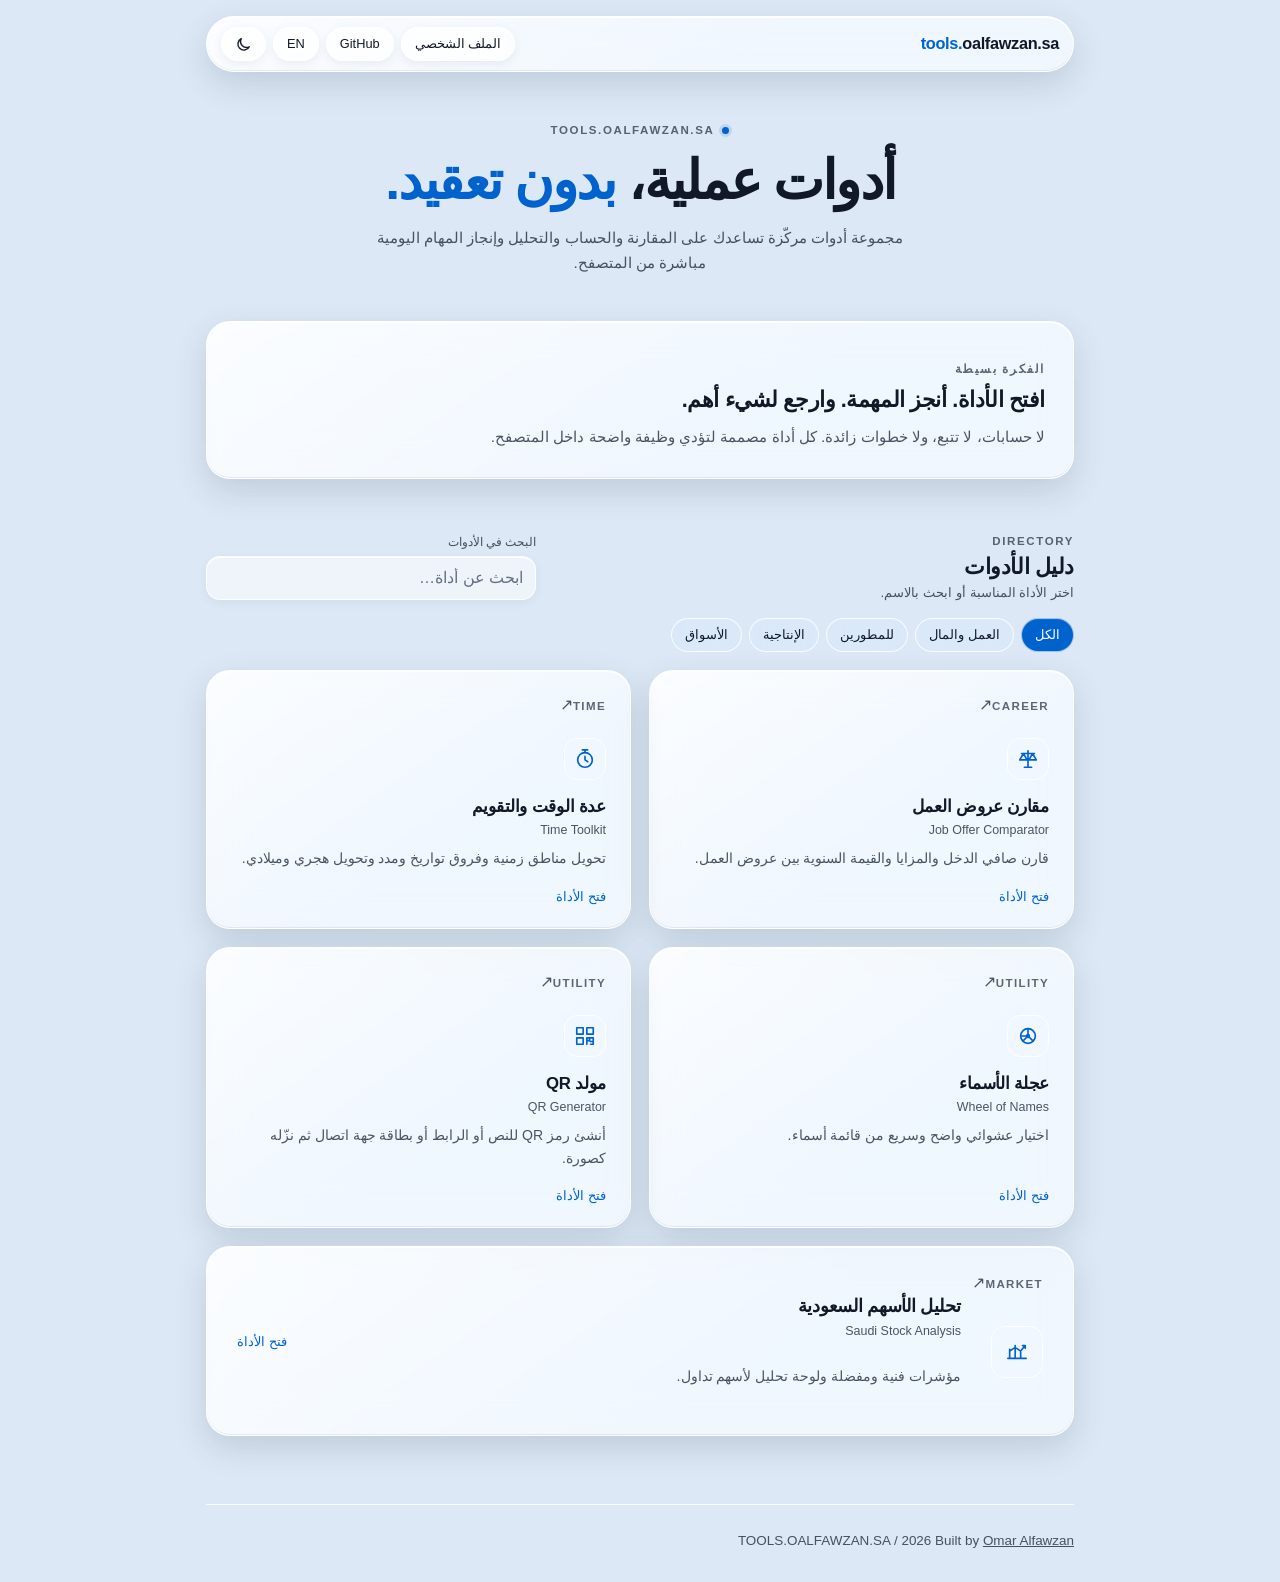
==== commit de9a2c2b: "Refine offer comparator icons" ====
--- a/index.html
+++ b/index.html
@@ -8,7 +8,7 @@
   <link rel="icon" type="image/svg+xml" href="/favicon.svg">
   <script>try{const t=localStorage.getItem('tools-theme')||localStorage.getItem('tools_theme');if(t==='light'||t==='dark')document.documentElement.dataset.theme=t}catch(e){}</script>
   <link rel="stylesheet" href="/assets/css/platform.css">
-  <link id="oalfawzan-theme" rel="stylesheet" href="/assets/css/oalfawzan-theme.css?v=20260911c">
+  <link id="oalfawzan-theme" rel="stylesheet" href="/assets/css/oalfawzan-theme.css?v=20260911d">
   <script defer src="/assets/js/pages/home.js?v=20260911c"></script>
   <title>أدوات عمر الفوزان | tools.oalfawzan.sa</title>
 </head>
@@ -118,4 +118,4 @@
   </footer>
 </div>
 </body>
-</html>+</html>
--- a/assets/css/oalfawzan-theme.css
+++ b/assets/css/oalfawzan-theme.css
@@ -358,7 +358,8 @@
 .tool-card:hover { transform: translateY(-3px) !important; border-color: rgba(255,255,255,.24) !important; }
 .tool-card .category { color: var(--site-text-faint) !important; font-size: .72rem !important; font-weight: 600 !important; letter-spacing: .12em !important; }
 .tool-card .tool-glyph { color: var(--site-text-muted) !important; }
-.tool-card .tool-icon { width: 42px !important; height: 42px !important; margin-top: 24px !important; border: 1px solid var(--site-glass-border) !important; border-radius: 14px !important; background: rgba(255,255,255,.035) !important; color: var(--site-accent) !important; }
+.tool-card .tool-icon { display: grid; place-items: center; flex-shrink: 0; width: 42px !important; height: 42px !important; margin-top: 24px !important; border: 1px solid var(--site-glass-border) !important; border-radius: 14px !important; background: rgba(255,255,255,.035) !important; color: var(--site-accent) !important; }
+.tool-card .tool-icon > svg { display: block; }
 .tool-card h3 { margin: 16px 0 8px !important; color: var(--site-text) !important; font-size: 1.05rem !important; font-weight: 600 !important; line-height: 1.35 !important; letter-spacing: -.015em !important; }
 .tool-card p { margin: 0 0 18px !important; color: var(--site-text-muted) !important; font-size: .88rem !important; line-height: 1.65 !important; }
 .tool-card .launch { margin-top: auto !important; color: var(--site-accent) !important; font-size: .82rem !important; font-weight: 500 !important; }
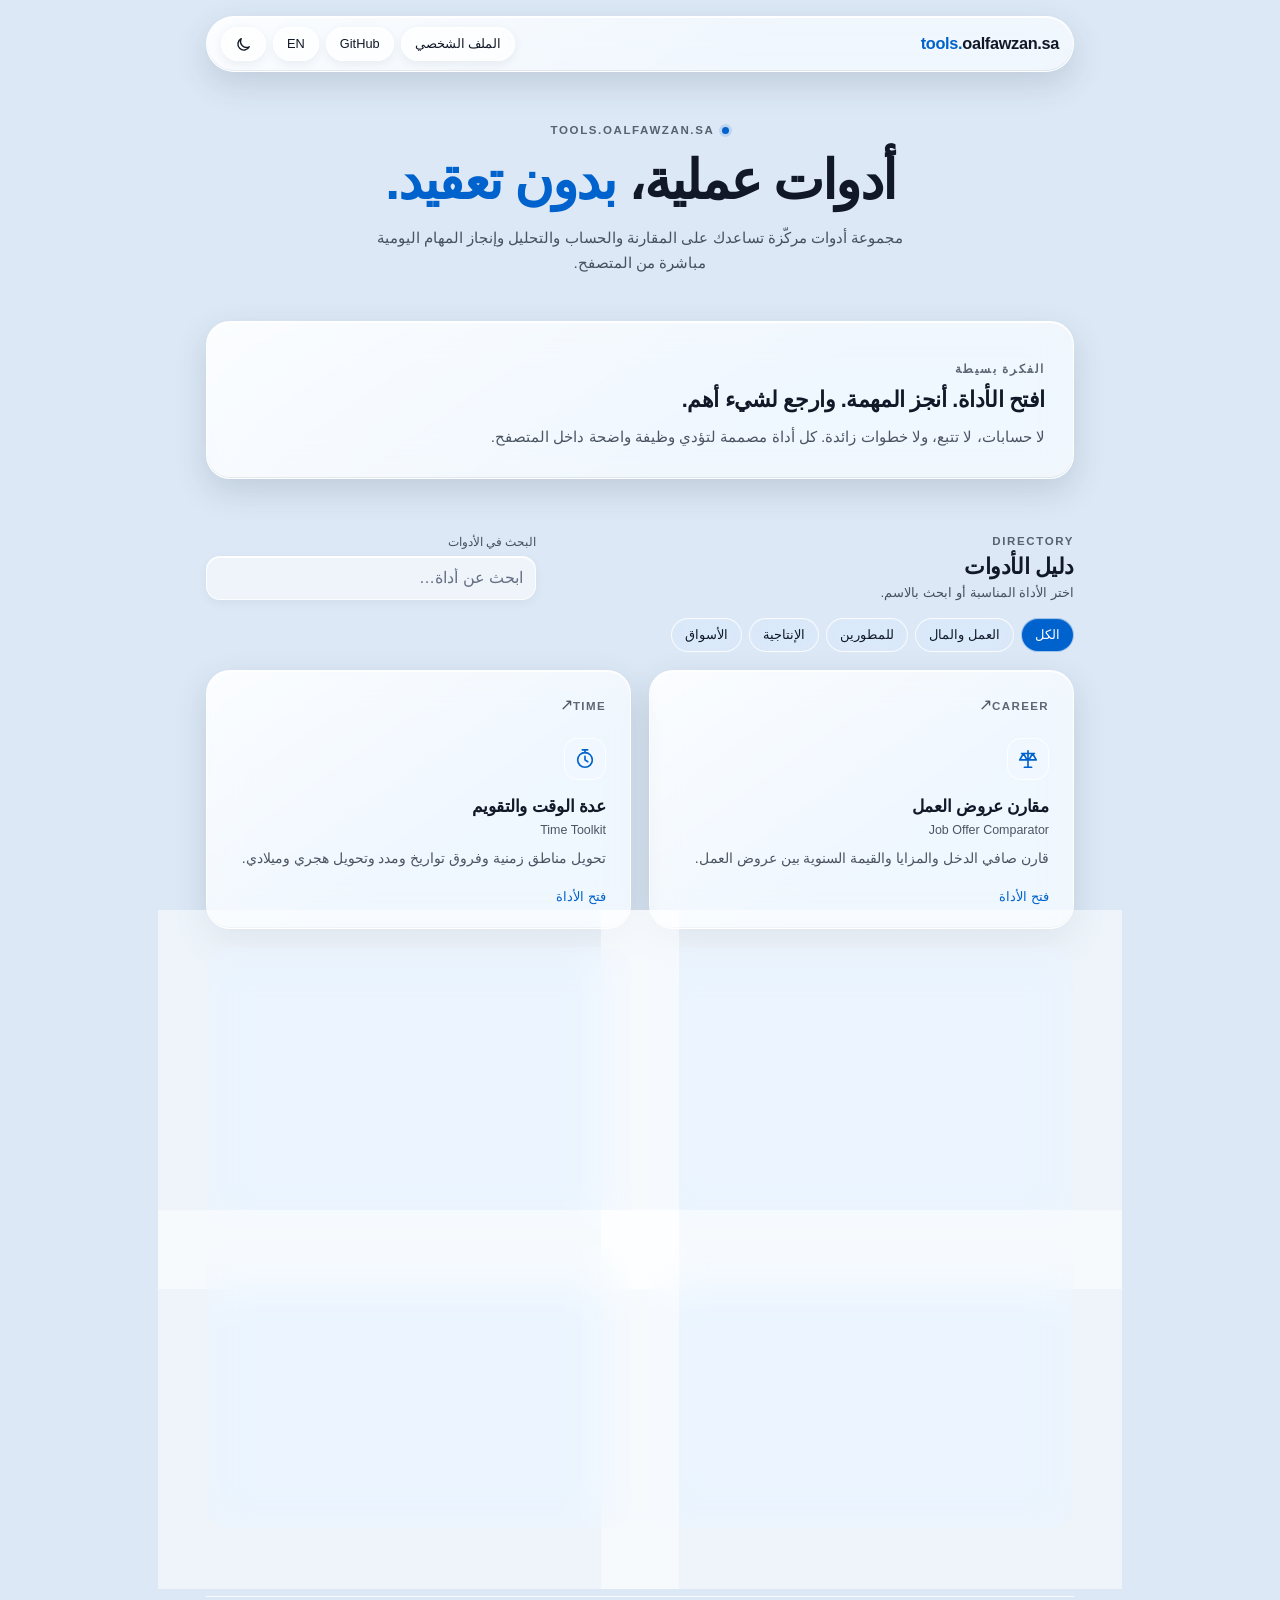
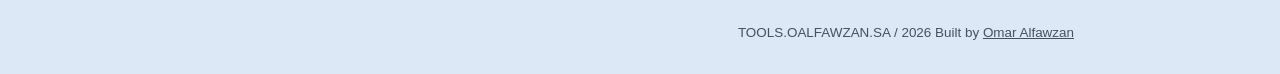
==== commit 4bcc7242: "Add SVG Studio: view, edit, optimize and AI-generate SVGs in the browser - New /svg-studio/ tool: vi" ====
--- a/index.html
+++ b/index.html
@@ -100,6 +100,14 @@
         <span class="launch">فتح الأداة</span>
       </a>
 
+
+      <a class="tool-card" data-category="developer" href="/svg-studio/">
+        <div class="tool-top"><span class="category">UTILITY</span><span class="tool-glyph">↗</span></div>
+        <div class="tool-icon" aria-hidden="true"><svg viewBox="0 0 24 24" width="22" height="22" fill="none" stroke="currentColor" stroke-width="1.8" stroke-linecap="round" stroke-linejoin="round"><path d="M4 16c0-2 1.5-3.5 3.5-3.5S11 14 11 16s-1.5 3.5-3.5 3.5S4 18 4 16Z"/><path d="M13 8c0-2 1.5-3.5 3.5-3.5S20 6 20 8s-1.5 3.5-3.5 3.5S13 10 13 8Z"/><path d="M11 16h4.5c1.4 0 2.5-1.1 2.5-2.5V11"/></svg></div>
+        <h3>استوديو SVG · SVG Studio</h3>
+        <p>اعرض وحرّر وحسّن وولّد رسوم SVG بالذكاء الاصطناعي مباشرة من المتصفح.</p>
+        <span class="launch">فتح الأداة</span>
+      </a>
       <a class="tool-card" data-category="market" href="/stock-analysis-dashboard/">
         <div class="tool-top"><span class="category">MARKET</span><span class="tool-glyph">↗</span></div>
         <div class="tool-icon" aria-hidden="true"><svg viewBox="0 0 24 24" width="22" height="22" fill="none" stroke="currentColor" stroke-width="1.8" stroke-linecap="round" stroke-linejoin="round"><path d="M4 19V9M10 19V5M16 19v-7M22 19H2M4 11l6-4 6 4 5-6M18 5h3v3"/></svg></div>
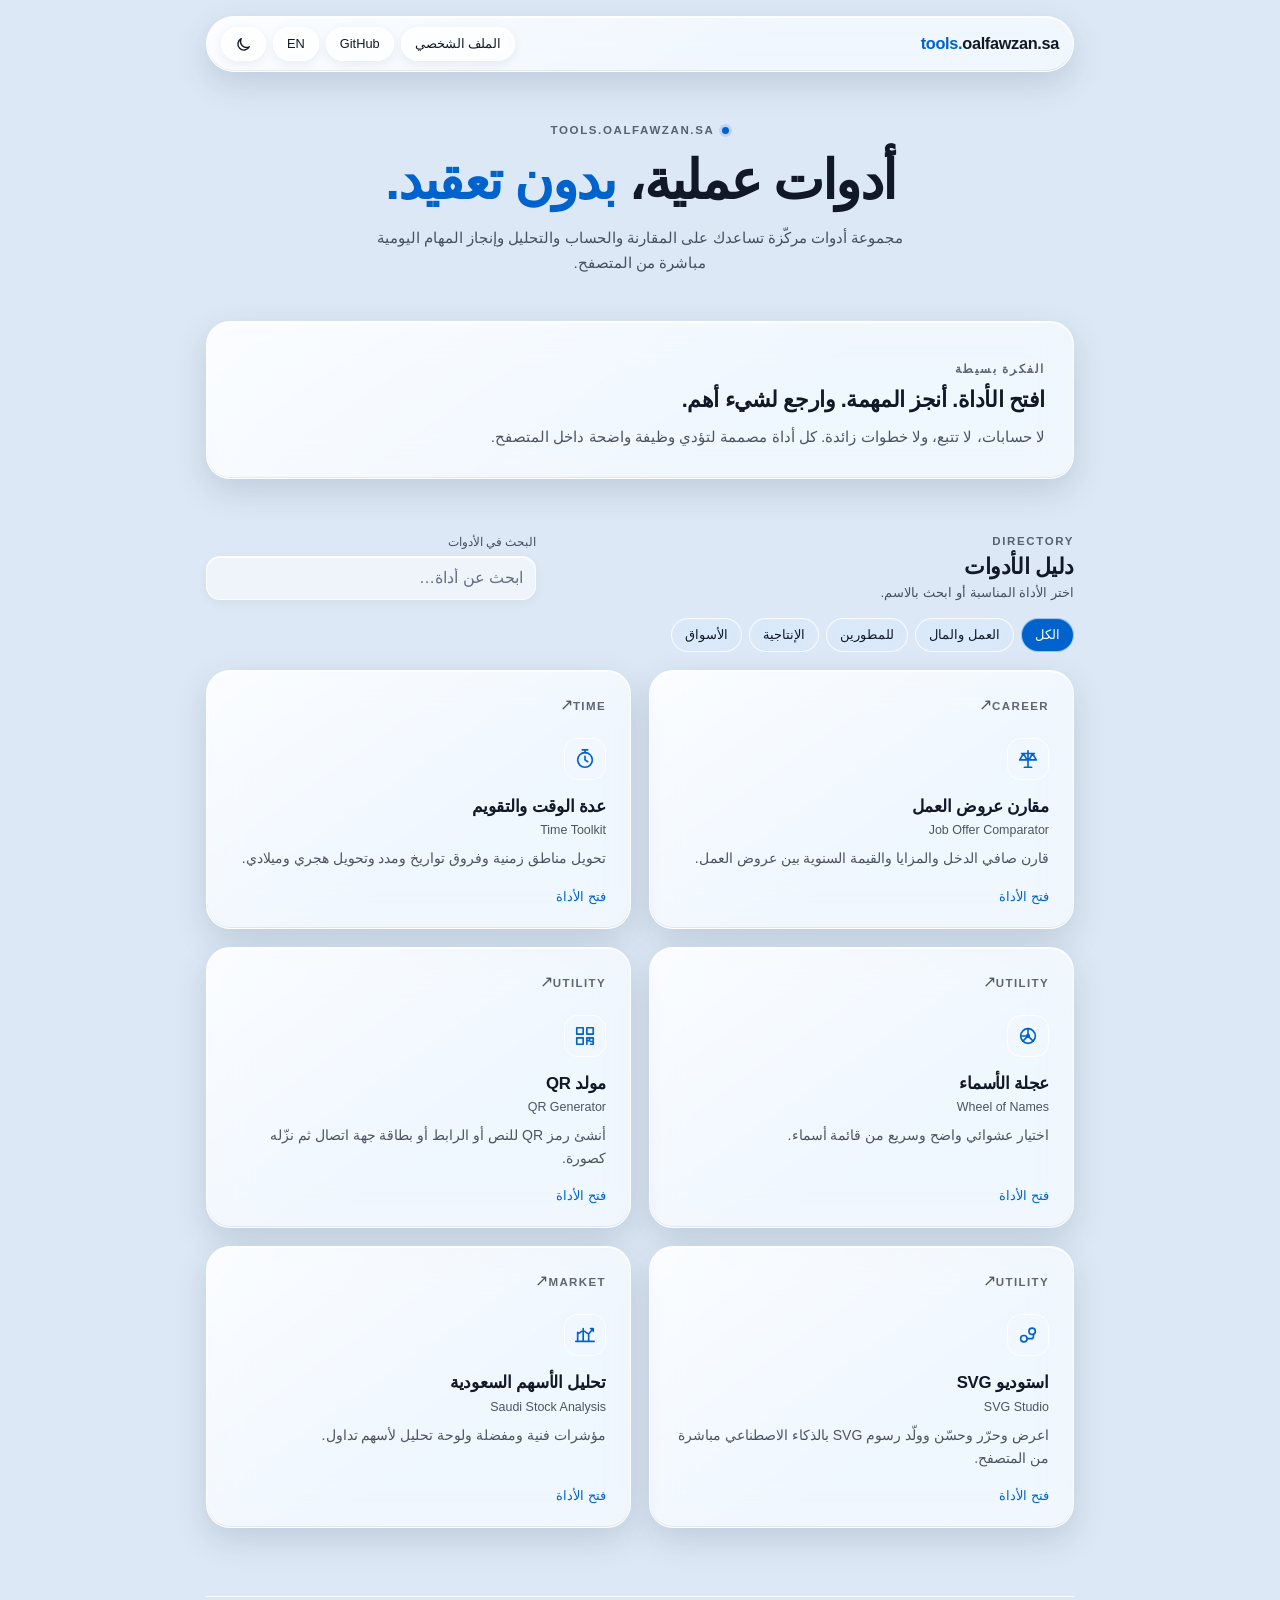
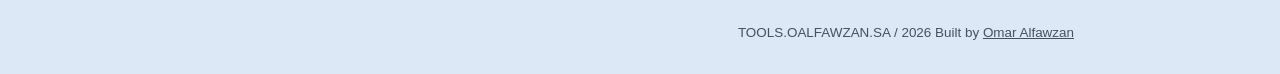
==== commit 65721b79: "Fix Web Interface Guidelines audit findings across all tool pages SVG Studio: fix Clear-button DOM-w" ====
--- a/index.html
+++ b/index.html
@@ -1,105 +1,105 @@
-<!doctype html>
-<html lang="ar" dir="rtl" data-theme="dark">
-<head>
-  <meta charset="utf-8">
-  <meta name="viewport" content="width=device-width, initial-scale=1">
-  <meta name="theme-color" content="#010204">
-  <meta name="description" content="مجموعة أدوات عملية للمقارنة والحساب والتحليل، تعمل مباشرة من المتصفح.">
-  <link rel="icon" type="image/svg+xml" href="/favicon.svg">
-  <script>try{const t=localStorage.getItem('tools-theme')||localStorage.getItem('tools_theme');if(t==='light'||t==='dark')document.documentElement.dataset.theme=t}catch(e){}</script>
-  <link rel="stylesheet" href="/assets/css/platform.css">
+<!doctype html>
+<html lang="ar" dir="rtl" data-theme="dark">
+<head>
+  <meta charset="utf-8">
+  <meta name="viewport" content="width=device-width, initial-scale=1">
+  <meta name="theme-color" content="#010204">
+  <meta name="description" content="مجموعة أدوات عملية للمقارنة والحساب والتحليل، تعمل مباشرة من المتصفح.">
+  <link rel="icon" type="image/svg+xml" href="/favicon.svg">
+  <script>try{const t=localStorage.getItem('tools-theme')||localStorage.getItem('tools_theme');if(t==='light'||t==='dark')document.documentElement.dataset.theme=t}catch(e){}</script>
+  <link rel="stylesheet" href="/assets/css/platform.css">
   <link id="oalfawzan-theme" rel="stylesheet" href="/assets/css/oalfawzan-theme.css?v=20260911d">
-  <script defer src="/assets/js/pages/home.js?v=20260911c"></script>
-  <title>أدوات عمر الفوزان | tools.oalfawzan.sa</title>
-</head>
-<body>
-<a class="skip-link" href="#main-content">تجاوز إلى المحتوى</a>
-<div class="home" id="main-content" role="main">
-  <header class="site-header">
-    <a class="brand" href="/" aria-label="tools.oalfawzan.sa home">
-      <span class="brand-mark" aria-hidden="true">OF</span>
-      <span class="brand-text"><strong>tools.</strong>oalfawzan.sa</span>
-    </a>
-    <div class="header-actions">
-      <a id="profileLink" class="link-btn" href="https://oalfawzan.sa">الملف الشخصي</a>
-      <a id="githubLink" class="link-btn" href="https://github.com/omarfoz/tools.oalfawzan.sa" target="_blank" rel="noopener noreferrer">GitHub</a>
-      <button class="icon-btn" id="langBtn" type="button" aria-label="Switch to English">EN</button>
-      <button class="icon-btn" id="themeBtn" type="button" aria-label="تبديل المظهر">
-        <svg viewBox="0 0 24 24" width="17" height="17" fill="none" stroke="currentColor" stroke-width="2" stroke-linecap="round" stroke-linejoin="round" aria-hidden="true"><circle cx="12" cy="12" r="4"/><path d="M12 2v2M12 20v2M4.93 4.93l1.42 1.42M17.66 17.66l1.41 1.41M2 12h2M20 12h2M4.93 19.07l1.42-1.41M17.66 6.34l1.41-1.41"/></svg>
-      </button>
-    </div>
-  </header>
-
-  <section class="hero" aria-labelledby="heroTitle">
-    <div class="hero-stage">
-      <div class="hero-copy">
-        <div class="eyebrow"><span class="status-dot" aria-hidden="true"></span><span id="eyebrow">TOOLS.OALFAWZAN.SA</span></div>
-        <h1 id="heroTitle"><span>أدوات عملية،</span><span>بدون تعقيد.</span></h1>
-        <p id="heroDesc">مجموعة أدوات مركّزة تساعدك على المقارنة والحساب والتحليل وإنجاز المهام اليومية مباشرة من المتصفح.</p>
-      </div>
-    </div>
-  </section>
-
-  <section class="manifesto" aria-labelledby="manifestoTitle">
-    <p class="manifesto-kicker" id="manifestoKicker">الفكرة بسيطة</p>
-    <h2 id="manifestoTitle">افتح الأداة. أنجز المهمة. وارجع لشيء أهم.</h2>
-    <p id="manifestoDesc">لا حسابات، لا تتبع، ولا خطوات زائدة. كل أداة مصممة لتؤدي وظيفة واضحة داخل المتصفح.</p>
-  </section>
-
-  <section class="directory" aria-labelledby="directoryTitle">
-    <div class="directory-head">
-      <div>
-        <span class="section-label">DIRECTORY</span>
-        <h2 id="directoryTitle">دليل الأدوات</h2>
-        <p id="directorySub">اختر الأداة المناسبة أو ابحث بالاسم.</p>
-      </div>
-      <div class="search-wrap">
-        <label id="searchLabel" for="toolSearch">البحث في الأدوات</label>
-        <input id="toolSearch" type="search" autocomplete="off" placeholder="ابحث عن أداة…">
-      </div>
-    </div>
-
-    <div class="filters" aria-label="Tool categories">
-      <button class="filter" type="button" data-category="all" data-i18n="all" aria-pressed="true">الكل</button>
-      <button class="filter" type="button" data-category="career" data-i18n="career" aria-pressed="false">العمل والمال</button>
-      <button class="filter" type="button" data-category="developer" data-i18n="developer" aria-pressed="false">للمطورين</button>
-      <button class="filter" type="button" data-category="productivity" data-i18n="productivity" aria-pressed="false">الإنتاجية</button>
-      <button class="filter" type="button" data-category="market" data-i18n="market" aria-pressed="false">الأسواق</button>
-    </div>
-
-    <div class="tools-grid" id="toolsGrid">
-      <a class="tool-card" data-category="career" href="/offer/">
-        <div class="tool-top"><span class="category">CAREER</span><span class="tool-glyph">↗</span></div>
-        <div class="tool-icon" aria-hidden="true"><svg viewBox="0 0 24 24" width="22" height="22" fill="none" stroke="currentColor" stroke-width="1.8" stroke-linecap="round" stroke-linejoin="round"><path d="M12 3v18M5 6h14M7 6l-4 7h8L7 6ZM17 6l-4 7h8l-4-7ZM8 21h8"/></svg></div>
-        <h3>مقارن عروض العمل · Job Offer Comparator</h3>
-        <p>قارن صافي الدخل والمزايا والقيمة السنوية بين عروض العمل.</p>
-        <span class="launch">فتح الأداة</span>
-      </a>
-
-      <a class="tool-card" data-category="productivity" href="/time/">
-        <div class="tool-top"><span class="category">TIME</span><span class="tool-glyph">↗</span></div>
-        <div class="tool-icon" aria-hidden="true"><svg viewBox="0 0 24 24" width="22" height="22" fill="none" stroke="currentColor" stroke-width="1.8" stroke-linecap="round" stroke-linejoin="round"><circle cx="12" cy="13" r="8"/><path d="M12 9v4l3 2M9 2h6M12 2v3"/></svg></div>
-        <h3>عدة الوقت والتقويم · Time Toolkit</h3>
-        <p>تحويل مناطق زمنية وفروق تواريخ ومدد وتحويل هجري وميلادي.</p>
-        <span class="launch">فتح الأداة</span>
-      </a>
-
-      <a class="tool-card" data-category="productivity" href="/wheel-of-names/">
-        <div class="tool-top"><span class="category">UTILITY</span><span class="tool-glyph">↗</span></div>
-        <div class="tool-icon" aria-hidden="true"><svg viewBox="0 0 24 24" width="22" height="22" fill="none" stroke="currentColor" stroke-width="1.8" stroke-linecap="round" stroke-linejoin="round"><circle cx="12" cy="12" r="8"/><path d="M12 4v8l5.66 5.66M12 12 6.34 17.66M4 12h8"/><circle cx="12" cy="12" r="1.5"/></svg></div>
-        <h3>عجلة الأسماء · Wheel of Names</h3>
-        <p>اختيار عشوائي واضح وسريع من قائمة أسماء.</p>
-        <span class="launch">فتح الأداة</span>
-      </a>
-
-      <a class="tool-card" data-category="developer" href="/qr-generator/">
-        <div class="tool-top"><span class="category">UTILITY</span><span class="tool-glyph">↗</span></div>
-        <div class="tool-icon" aria-hidden="true"><svg viewBox="0 0 24 24" width="22" height="22" fill="none" stroke="currentColor" stroke-width="1.8" stroke-linecap="round" stroke-linejoin="round"><path d="M3 3h7v7H3zM14 3h7v7h-7zM3 14h7v7H3zM14 14h3v3h-3zM18 14h3v3M18 18h3v3h-3M14 18v3"/></svg></div>
-        <h3>مولد QR · QR Generator</h3>
-        <p>أنشئ رمز QR للنص أو الرابط أو بطاقة جهة اتصال ثم نزّله كصورة.</p>
-        <span class="launch">فتح الأداة</span>
-      </a>
-
+  <script defer src="/assets/js/pages/home.js?v=20260914b"></script>
+  <title>أدوات عمر الفوزان | tools.oalfawzan.sa</title>
+</head>
+<body>
+<a class="skip-link" href="#main-content">تجاوز إلى المحتوى</a>
+<div class="home" id="main-content" role="main">
+  <header class="site-header">
+    <a class="brand" href="/" aria-label="tools.oalfawzan.sa home">
+      <span class="brand-mark" aria-hidden="true">OF</span>
+      <span class="brand-text"><strong>tools.</strong>oalfawzan.sa</span>
+    </a>
+    <div class="header-actions">
+      <a id="profileLink" class="link-btn" href="https://oalfawzan.sa">الملف الشخصي</a>
+      <a id="githubLink" class="link-btn" href="https://github.com/omarfoz/tools.oalfawzan.sa" target="_blank" rel="noopener noreferrer">GitHub</a>
+      <button class="icon-btn" id="langBtn" type="button" aria-label="Switch to English">EN</button>
+      <button class="icon-btn" id="themeBtn" type="button" aria-label="تبديل المظهر">
+        <svg viewBox="0 0 24 24" width="17" height="17" fill="none" stroke="currentColor" stroke-width="2" stroke-linecap="round" stroke-linejoin="round" aria-hidden="true"><circle cx="12" cy="12" r="4"/><path d="M12 2v2M12 20v2M4.93 4.93l1.42 1.42M17.66 17.66l1.41 1.41M2 12h2M20 12h2M4.93 19.07l1.42-1.41M17.66 6.34l1.41-1.41"/></svg>
+      </button>
+    </div>
+  </header>
+
+  <section class="hero" aria-labelledby="heroTitle">
+    <div class="hero-stage">
+      <div class="hero-copy">
+        <div class="eyebrow"><span class="status-dot" aria-hidden="true"></span><span id="eyebrow">TOOLS.OALFAWZAN.SA</span></div>
+        <h1 id="heroTitle"><span>أدوات عملية،</span><span>بدون تعقيد.</span></h1>
+        <p id="heroDesc">مجموعة أدوات مركّزة تساعدك على المقارنة والحساب والتحليل وإنجاز المهام اليومية مباشرة من المتصفح.</p>
+      </div>
+    </div>
+  </section>
+
+  <section class="manifesto" aria-labelledby="manifestoTitle">
+    <p class="manifesto-kicker" id="manifestoKicker">الفكرة بسيطة</p>
+    <h2 id="manifestoTitle">افتح الأداة. أنجز المهمة. وارجع لشيء أهم.</h2>
+    <p id="manifestoDesc">لا حسابات، لا تتبع، ولا خطوات زائدة. كل أداة مصممة لتؤدي وظيفة واضحة داخل المتصفح.</p>
+  </section>
+
+  <section class="directory" aria-labelledby="directoryTitle">
+    <div class="directory-head">
+      <div>
+        <span class="section-label">DIRECTORY</span>
+        <h2 id="directoryTitle">دليل الأدوات</h2>
+        <p id="directorySub">اختر الأداة المناسبة أو ابحث بالاسم.</p>
+      </div>
+      <div class="search-wrap">
+        <label id="searchLabel" for="toolSearch">البحث في الأدوات</label>
+        <input id="toolSearch" type="search" autocomplete="off" placeholder="ابحث عن أداة…">
+      </div>
+    </div>
+
+    <div class="filters" role="group" id="filtersGroup" aria-label="Tool categories">
+      <button class="filter" type="button" data-category="all" data-i18n="all" aria-pressed="true">الكل</button>
+      <button class="filter" type="button" data-category="career" data-i18n="career" aria-pressed="false">العمل والمال</button>
+      <button class="filter" type="button" data-category="developer" data-i18n="developer" aria-pressed="false">للمطورين</button>
+      <button class="filter" type="button" data-category="productivity" data-i18n="productivity" aria-pressed="false">الإنتاجية</button>
+      <button class="filter" type="button" data-category="market" data-i18n="market" aria-pressed="false">الأسواق</button>
+    </div>
+
+    <div class="tools-grid" id="toolsGrid">
+      <a class="tool-card" data-category="career" href="/offer/">
+        <div class="tool-top"><span class="category">CAREER</span><span class="tool-glyph">↗</span></div>
+        <div class="tool-icon" aria-hidden="true"><svg viewBox="0 0 24 24" width="22" height="22" fill="none" stroke="currentColor" stroke-width="1.8" stroke-linecap="round" stroke-linejoin="round"><path d="M12 3v18M5 6h14M7 6l-4 7h8L7 6ZM17 6l-4 7h8l-4-7ZM8 21h8"/></svg></div>
+        <h3>مقارن عروض العمل · Job Offer Comparator</h3>
+        <p>قارن صافي الدخل والمزايا والقيمة السنوية بين عروض العمل.</p>
+        <span class="launch">فتح الأداة</span>
+      </a>
+
+      <a class="tool-card" data-category="productivity" href="/time/">
+        <div class="tool-top"><span class="category">TIME</span><span class="tool-glyph">↗</span></div>
+        <div class="tool-icon" aria-hidden="true"><svg viewBox="0 0 24 24" width="22" height="22" fill="none" stroke="currentColor" stroke-width="1.8" stroke-linecap="round" stroke-linejoin="round"><circle cx="12" cy="13" r="8"/><path d="M12 9v4l3 2M9 2h6M12 2v3"/></svg></div>
+        <h3>عدة الوقت والتقويم · Time Toolkit</h3>
+        <p>تحويل مناطق زمنية وفروق تواريخ ومدد وتحويل هجري وميلادي.</p>
+        <span class="launch">فتح الأداة</span>
+      </a>
+
+      <a class="tool-card" data-category="productivity" href="/wheel-of-names/">
+        <div class="tool-top"><span class="category">UTILITY</span><span class="tool-glyph">↗</span></div>
+        <div class="tool-icon" aria-hidden="true"><svg viewBox="0 0 24 24" width="22" height="22" fill="none" stroke="currentColor" stroke-width="1.8" stroke-linecap="round" stroke-linejoin="round"><circle cx="12" cy="12" r="8"/><path d="M12 4v8l5.66 5.66M12 12 6.34 17.66M4 12h8"/><circle cx="12" cy="12" r="1.5"/></svg></div>
+        <h3>عجلة الأسماء · Wheel of Names</h3>
+        <p>اختيار عشوائي واضح وسريع من قائمة أسماء.</p>
+        <span class="launch">فتح الأداة</span>
+      </a>
+
+      <a class="tool-card" data-category="developer" href="/qr-generator/">
+        <div class="tool-top"><span class="category">UTILITY</span><span class="tool-glyph">↗</span></div>
+        <div class="tool-icon" aria-hidden="true"><svg viewBox="0 0 24 24" width="22" height="22" fill="none" stroke="currentColor" stroke-width="1.8" stroke-linecap="round" stroke-linejoin="round"><path d="M3 3h7v7H3zM14 3h7v7h-7zM3 14h7v7H3zM14 14h3v3h-3zM18 14h3v3M18 18h3v3h-3M14 18v3"/></svg></div>
+        <h3>مولد QR · QR Generator</h3>
+        <p>أنشئ رمز QR للنص أو الرابط أو بطاقة جهة اتصال ثم نزّله كصورة.</p>
+        <span class="launch">فتح الأداة</span>
+      </a>
+
 
       <a class="tool-card" data-category="developer" href="/svg-studio/">
         <div class="tool-top"><span class="category">UTILITY</span><span class="tool-glyph">↗</span></div>
@@ -108,22 +108,22 @@
         <p>اعرض وحرّر وحسّن وولّد رسوم SVG بالذكاء الاصطناعي مباشرة من المتصفح.</p>
         <span class="launch">فتح الأداة</span>
       </a>
-      <a class="tool-card" data-category="market" href="/stock-analysis-dashboard/">
-        <div class="tool-top"><span class="category">MARKET</span><span class="tool-glyph">↗</span></div>
-        <div class="tool-icon" aria-hidden="true"><svg viewBox="0 0 24 24" width="22" height="22" fill="none" stroke="currentColor" stroke-width="1.8" stroke-linecap="round" stroke-linejoin="round"><path d="M4 19V9M10 19V5M16 19v-7M22 19H2M4 11l6-4 6 4 5-6M18 5h3v3"/></svg></div>
-        <h3>تحليل الأسهم السعودية · Saudi Stock Analysis</h3>
-        <p>مؤشرات فنية ومفضلة ولوحة تحليل لأسهم تداول.</p>
-        <span class="launch">فتح الأداة</span>
-      </a>
-    </div>
-
-    <div class="empty-tools" id="emptyTools" role="status" hidden>لا توجد أدوات مطابقة للبحث.</div>
-  </section>
-
-  <footer class="site-footer">
-    <span>TOOLS.OALFAWZAN.SA / 2026</span>
-    <span>Built by <a href="https://oalfawzan.sa">Omar Alfawzan</a></span>
-  </footer>
-</div>
-</body>
+      <a class="tool-card" data-category="market" href="/stock-analysis-dashboard/">
+        <div class="tool-top"><span class="category">MARKET</span><span class="tool-glyph">↗</span></div>
+        <div class="tool-icon" aria-hidden="true"><svg viewBox="0 0 24 24" width="22" height="22" fill="none" stroke="currentColor" stroke-width="1.8" stroke-linecap="round" stroke-linejoin="round"><path d="M4 19V9M10 19V5M16 19v-7M22 19H2M4 11l6-4 6 4 5-6M18 5h3v3"/></svg></div>
+        <h3>تحليل الأسهم السعودية · Saudi Stock Analysis</h3>
+        <p>مؤشرات فنية ومفضلة ولوحة تحليل لأسهم تداول.</p>
+        <span class="launch">فتح الأداة</span>
+      </a>
+    </div>
+
+    <div class="empty-tools" id="emptyTools" role="status" hidden>لا توجد أدوات مطابقة للبحث.</div>
+  </section>
+
+  <footer class="site-footer">
+    <span>TOOLS.OALFAWZAN.SA / 2026</span>
+    <span>Built by <a href="https://oalfawzan.sa">Omar Alfawzan</a></span>
+  </footer>
+</div>
+</body>
 </html>
--- a/assets/css/oalfawzan-theme.css
+++ b/assets/css/oalfawzan-theme.css
@@ -440,7 +440,8 @@
 .tool-page .fee-section,
 .tool-page .option-content,
 .tool-page .mode-switcher,
-.tool-page .nat-unified { padding: 22px !important; }
+.tool-page .nat-unified,
+.tool-page .ai-card { padding: 22px !important; }
 .tool-page .grid { gap: 18px !important; }
 .tool-page .panel h2,
 .tool-page .card h2,
@@ -585,7 +586,8 @@
   .tool-page .fee-section,
   .tool-page .option-content,
   .tool-page .mode-switcher,
-  .tool-page .nat-unified { padding: 20px !important; }
+  .tool-page .nat-unified,
+  .tool-page .ai-card { padding: 20px !important; }
   .site-header,
   .manifesto,
   .tool-card,
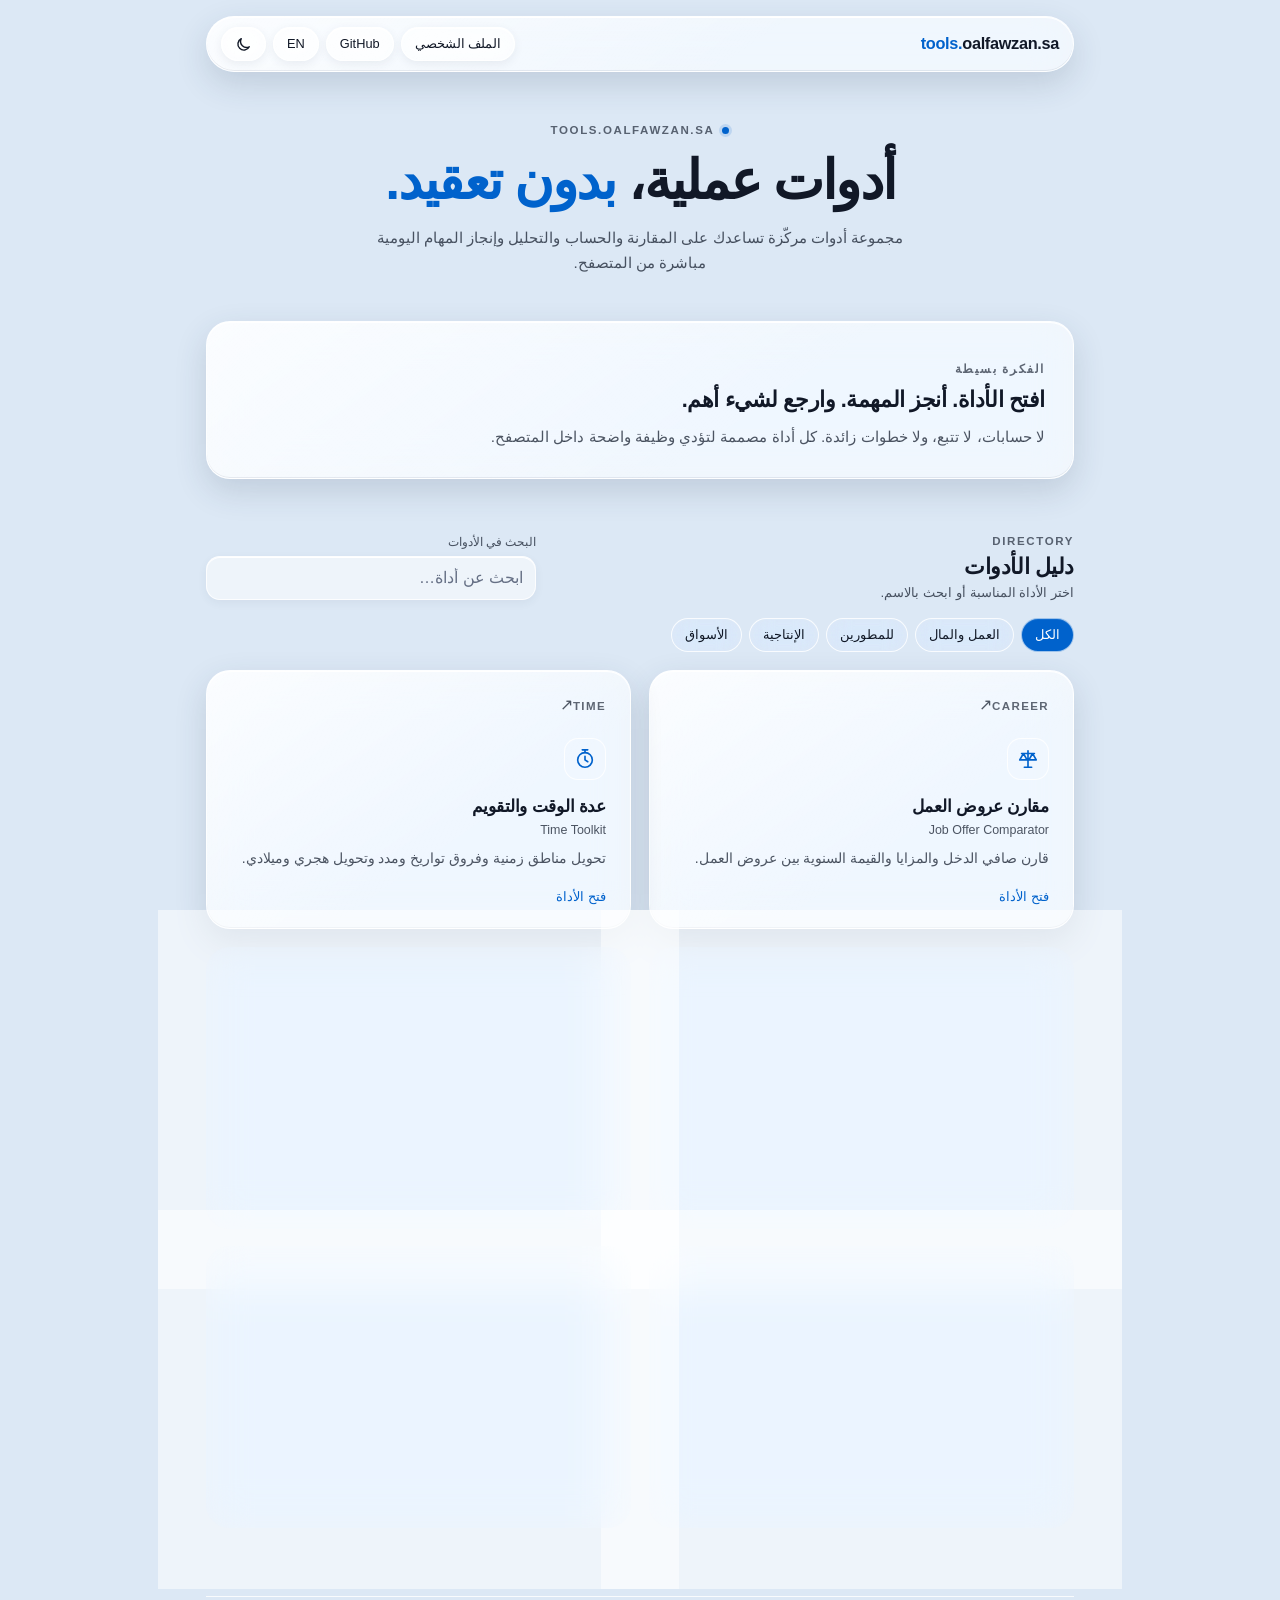
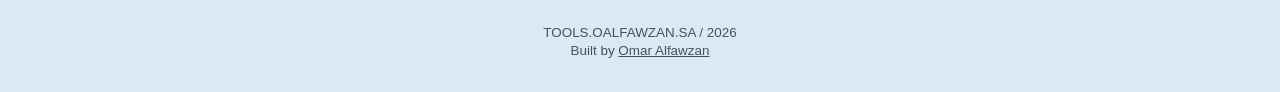
==== commit 9788fb84: "Unify all pages on one design system: platform.css + oalfawzan-theme.css Replace three competing CSS" ====
--- a/index.html
+++ b/index.html
@@ -6,10 +6,10 @@
   <meta name="theme-color" content="#010204">
   <meta name="description" content="مجموعة أدوات عملية للمقارنة والحساب والتحليل، تعمل مباشرة من المتصفح.">
   <link rel="icon" type="image/svg+xml" href="/favicon.svg">
-  <script>try{const t=localStorage.getItem('tools-theme')||localStorage.getItem('tools_theme');if(t==='light'||t==='dark')document.documentElement.dataset.theme=t}catch(e){}</script>
-  <link rel="stylesheet" href="/assets/css/platform.css">
-  <link id="oalfawzan-theme" rel="stylesheet" href="/assets/css/oalfawzan-theme.css?v=20260911d">
-  <script defer src="/assets/js/pages/home.js?v=20260914b"></script>
+  <script src="/assets/js/theme-init.js"></script>
+  <link rel="stylesheet" href="/assets/css/platform.css?v=20260915a">
+  <link id="oalfawzan-theme" rel="stylesheet" href="/assets/css/oalfawzan-theme.css?v=20260915a">
+  <script defer src="/assets/js/pages/home.js?v=20260915a"></script>
   <title>أدوات عمر الفوزان | tools.oalfawzan.sa</title>
 </head>
 <body>
--- a/assets/css/platform.css
+++ b/assets/css/platform.css
@@ -1,14 +1,15 @@
-/* Global design system — single source of truth for tools.oalfawzan.sa */
-:root{--ds-bg:#090b10;--ds-surface:#11151d;--ds-surface-2:#171d27;--ds-surface-3:#202734;--ds-text:#f5f7fb;--ds-muted:#9aa4b5;--ds-border:rgba(255,255,255,.11);--ds-border-strong:rgba(255,255,255,.18);--ds-primary:#55a3ff;--ds-primary-hover:#82bbff;--ds-primary-soft:rgba(85,163,255,.12);--ds-success:#20d4a2;--ds-warning:#f5c451;--ds-danger:#ff7777;--ds-radius-sm:8px;--ds-radius-md:13px;--ds-radius-lg:20px;--ds-shadow-sm:0 1px 2px rgba(0,0,0,.22);--ds-shadow-md:0 18px 50px rgba(0,0,0,.25);--ds-ease:cubic-bezier(.2,.75,.25,1)}
-:root[data-theme="light"]{--ds-bg:#f4f6fa;--ds-surface:#fff;--ds-surface-2:#eef2f7;--ds-surface-3:#e3e8f0;--ds-text:#111827;--ds-muted:#667085;--ds-border:rgba(16,24,40,.12);--ds-border-strong:rgba(16,24,40,.20);--ds-primary:#075fc7;--ds-primary-hover:#004da8;--ds-primary-soft:rgba(7,95,199,.08);--ds-success:#087f5b;--ds-warning:#9a6700;--ds-danger:#c43232;--ds-shadow-md:0 18px 50px rgba(15,23,42,.10)}
+/* Base layer for tools.oalfawzan.sa — reset, shared tokens, focus, a11y.
+   Visual identity lives in oalfawzan-theme.css, loaded right after this file. */
+
+:root{--ds-bg:#010204;--ds-surface:#11151d;--ds-surface-2:#171d27;--ds-surface-3:#202734;--ds-text:#f5f7fb;--ds-muted:#9aa4b5;--ds-border:rgba(255,255,255,.11);--ds-border-strong:rgba(255,255,255,.18);--ds-primary:#007aff;--ds-primary-hover:#3395ff;--ds-primary-soft:rgba(0,122,255,.12);--ds-success:#2bd7a5;--ds-warning:#f5c451;--ds-danger:#ff7070;--ds-radius-sm:8px;--ds-radius-md:13px;--ds-radius-lg:24px;--ds-shadow-sm:0 1px 2px rgba(0,0,0,.22);--ds-shadow-md:0 18px 50px rgba(0,0,0,.25);--ds-ease:cubic-bezier(.2,.75,.25,1)}
+:root[data-theme="light"]{--ds-bg:#dce8f5;--ds-surface:#fff;--ds-surface-2:#eef2f7;--ds-surface-3:#e3e8f0;--ds-text:#111827;--ds-muted:#667085;--ds-border:rgba(16,24,40,.12);--ds-border-strong:rgba(16,24,40,.20);--ds-primary:#0062cc;--ds-primary-hover:#004fa8;--ds-primary-soft:rgba(0,98,204,.10);--ds-success:#087f5b;--ds-warning:#9a6700;--ds-danger:#c43232;--ds-shadow-md:0 18px 50px rgba(15,23,42,.10)}
 html{color-scheme:dark;scroll-behavior:smooth;background:var(--ds-bg)}html[data-theme="light"]{color-scheme:light}body{background:var(--ds-bg)!important;color:var(--ds-text)!important;-webkit-font-smoothing:antialiased;text-rendering:optimizeLegibility;font-family:'IBM Plex Sans','IBM Plex Sans Arabic',system-ui,sans-serif!important}html[lang="ar"] body{font-family:'IBM Plex Sans Arabic','IBM Plex Sans',system-ui,sans-serif!important}button,input,select,textarea{font:inherit}button,[role="button"],input,select{min-height:44px}button,[role="button"],a,input,select,textarea{-webkit-tap-highlight-color:transparent}button:disabled,input:disabled,select:disabled,textarea:disabled{cursor:not-allowed;opacity:.58}a,button,input,select,textarea,[tabindex]:not([tabindex="-1"]){outline:none}a:focus-visible,button:focus-visible,input:focus-visible,select:focus-visible,textarea:focus-visible,[tabindex]:focus-visible{box-shadow:0 0 0 3px color-mix(in srgb,var(--ds-primary) 38%,transparent)!important;outline:2px solid transparent}input,select,textarea{accent-color:var(--ds-primary);border-color:var(--ds-border);transition:border-color .2s var(--ds-ease),box-shadow .2s var(--ds-ease),background-color .2s var(--ds-ease)}
-/* Universal aliases let legacy page CSS inherit the same palette. */
+/* Universal aliases let page CSS inherit the same palette. */
 body{--bg:var(--ds-bg);--surface:var(--ds-surface);--surface2:var(--ds-surface-2);--surface-soft:var(--ds-surface-2);--surface-light:var(--ds-surface-2);--field:var(--ds-surface);--field-bg:var(--ds-surface-2);--border:var(--ds-border);--border2:var(--ds-border-strong);--text:var(--ds-text);--muted:var(--ds-muted);--muted2:var(--ds-muted);--text-muted:var(--ds-muted);--primary:var(--ds-primary);--accent:var(--ds-primary);--green:var(--ds-success);--current:var(--ds-success);--new:var(--ds-primary);--success:var(--ds-success);--danger:var(--ds-danger);--warning:var(--ds-warning)}
-/* Standard site chrome */
-.site-header,.tool-site-header{display:flex!important;align-items:center!important;justify-content:space-between!important;gap:12px!important;min-height:64px!important;padding-block:10px!important;border-bottom:1px solid var(--ds-border)!important;background:transparent!important}.site-header::after,.tool-site-header::after{display:none!important}.brand{display:inline-flex!important;align-items:center!important;gap:9px!important;color:var(--ds-text)!important;text-decoration:none!important;min-width:0}.brand-mark{display:grid;place-items:center;width:32px;height:32px;border-radius:10px;background:var(--ds-primary-soft);border:1px solid color-mix(in srgb,var(--ds-primary) 25%,var(--ds-border));color:var(--ds-primary);font-size:.7rem;font-weight:800;letter-spacing:.04em;flex:0 0 auto}.brand-text{font-size:.86rem;color:var(--ds-muted);white-space:nowrap}.brand-text strong{color:var(--ds-text)}.header-actions,.platform-header-actions{display:flex!important;align-items:center!important;gap:7px!important;flex-wrap:nowrap!important}.icon-btn,.platform-control,.lang-btn,.theme-btn{width:44px!important;height:44px!important;min-width:44px!important;min-height:44px!important;padding:0!important;display:inline-grid!important;place-items:center!important;border:1px solid var(--ds-border)!important;border-radius:11px!important;background:var(--ds-surface)!important;color:var(--ds-text)!important;font-size:.78rem!important;font-weight:700!important;line-height:1!important;box-shadow:none!important;cursor:pointer!important}.icon-btn:hover,.platform-control:hover,.lang-btn:hover,.theme-btn:hover{border-color:var(--ds-border-strong)!important;background:var(--ds-surface-2)!important}.link-btn{min-height:44px;display:inline-flex;align-items:center;padding:0 13px;border:1px solid var(--ds-border);border-radius:11px;background:var(--ds-surface);color:var(--ds-muted);text-decoration:none;font-size:.78rem;font-weight:600}.link-btn:hover{color:var(--ds-text);background:var(--ds-surface-2);border-color:var(--ds-border-strong)}
-/* Shared surfaces and controls */
-.card,.panel,.tool-card,.stat,.result-card,.calculator-card,.summary-card,.metric-card,.overall-card,.factors-card,.audit-card,.breakdown-card,.ai-card{border-color:var(--ds-border)!important;background-color:var(--ds-surface)!important;box-shadow:var(--ds-shadow-sm);color:var(--ds-text)}input,select,textarea{color:var(--ds-text)!important;background-color:var(--ds-surface-2)!important;border-color:var(--ds-border)!important}input::placeholder,textarea::placeholder{color:var(--ds-muted)!important}.btn,.export-btn,.secondary,button.secondary{border-color:var(--ds-border)!important;color:var(--ds-text)!important;background:var(--ds-surface)!important}.btn.primary,button.primary,.calc-btn{background:var(--ds-primary)!important;color:#fff!important;border-color:var(--ds-primary)!important}.skip-link{position:fixed;inset-inline-start:12px;top:10px;z-index:99999;transform:translateY(-180%);padding:10px 14px;border-radius:8px;color:#fff;background:var(--ds-primary);text-decoration:none;font-weight:700}.skip-link:focus{transform:translateY(0)}.platform-toast-region{position:fixed;inset-inline-end:16px;bottom:16px;z-index:9999;display:grid;gap:8px;width:min(360px,calc(100vw - 32px));pointer-events:none}.platform-toast{background:var(--ds-surface);color:var(--ds-text);border:1px solid var(--ds-border);border-radius:13px;box-shadow:var(--ds-shadow-md);padding:12px 14px}.platform-table-scroll{max-width:100%;overflow-x:auto;-webkit-overflow-scrolling:touch}img,canvas,svg{max-width:100%}[hidden]{display:none!important}::selection{background:color-mix(in srgb,var(--ds-primary) 32%,transparent)}
-/* Tool-specific layout refinements, without redefining theme colors. */
-.editors{gap:16px!important}.editors textarea{border-radius:16px!important;line-height:1.72!important;padding:16px!important}.main-layout{grid-template-columns:minmax(300px,.78fr) minmax(0,1.55fr)!important;gap:18px!important;align-items:start}.summary-cards{gap:12px!important}.company-names{gap:12px!important}.main-grid{gap:14px!important}.amount-input,.factor-weight-input{background:var(--ds-surface-2)!important;border-color:var(--ds-border)!important}.chart-wrap{border-radius:18px!important;border-color:var(--ds-border)!important;background:var(--ds-surface)!important}.grid .panel{border-radius:18px!important}.qr-box{border-radius:20px!important;background:#fff!important}
-@media(max-width:720px){.site-header,.tool-site-header{min-height:56px!important;padding-block:6px!important}.brand-text{display:none}.header-actions .link-btn{display:none}.icon-btn,.platform-control,.lang-btn,.theme-btn{width:42px!important;height:42px!important;min-width:42px!important;min-height:42px!important}.main-layout{grid-template-columns:1fr!important}}
+/* Shared chrome and surfaces. Theme layers may re-skin these. */
+.site-header{display:flex;align-items:center;justify-content:space-between;gap:12px;min-height:64px;padding-block:10px;border-bottom:1px solid var(--ds-border);background:transparent}.brand{display:inline-flex;align-items:center;gap:9px;color:var(--ds-text);text-decoration:none;min-width:0}.brand-mark{display:grid;place-items:center;width:32px;height:32px;border-radius:10px;background:var(--ds-primary-soft);border:1px solid color-mix(in srgb,var(--ds-primary) 25%,var(--ds-border));color:var(--ds-primary);font-size:.7rem;font-weight:800;letter-spacing:.04em;flex:0 0 auto}.brand-text{font-size:.86rem;color:var(--ds-muted);white-space:nowrap}.brand-text strong{color:var(--ds-text)}.header-actions{display:flex;align-items:center;gap:7px;flex-wrap:nowrap}.icon-btn{min-width:44px;min-height:44px;padding:0 13px;display:inline-flex;align-items:center;justify-content:center;border:1px solid var(--ds-border);border-radius:11px;background:var(--ds-surface);color:var(--ds-text);font-size:.78rem;font-weight:700;line-height:1;cursor:pointer}.link-btn{min-height:44px;display:inline-flex;align-items:center;padding:0 13px;border:1px solid var(--ds-border);border-radius:11px;background:var(--ds-surface);color:var(--ds-muted);text-decoration:none;font-size:.78rem;font-weight:600}
+.card,.panel{border:1px solid var(--ds-border);background:var(--ds-surface);color:var(--ds-text)}input,select,textarea{color:var(--ds-text);background:var(--ds-surface-2);border:1px solid var(--ds-border)}input::placeholder,textarea::placeholder{color:var(--ds-muted)}.btn{min-height:44px;padding:0 14px;display:inline-flex;align-items:center;justify-content:center;border:1px solid var(--ds-border);border-radius:11px;background:var(--ds-surface);color:var(--ds-text);font-weight:700;cursor:pointer}.btn.primary{background:var(--ds-primary);color:#fff;border-color:var(--ds-primary)}
+.skip-link{position:fixed;inset-inline-start:12px;top:10px;z-index:99999;transform:translateY(-180%);padding:10px 14px;border-radius:8px;color:#fff;background:var(--ds-primary);text-decoration:none;font-weight:700}.skip-link:focus{transform:translateY(0)}
+.platform-toast-region{position:fixed;inset-inline-end:16px;bottom:16px;z-index:9999;display:grid;gap:8px;width:min(360px,calc(100vw - 32px));pointer-events:none}.platform-toast{background:var(--ds-surface);color:var(--ds-text);border:1px solid var(--ds-border);border-radius:13px;box-shadow:var(--ds-shadow-md);padding:12px 14px}
+.platform-table-scroll{max-width:100%;overflow-x:auto;-webkit-overflow-scrolling:touch}img,canvas,svg{max-width:100%}[hidden]{display:none!important}::selection{background:color-mix(in srgb,var(--ds-primary) 32%,transparent)}
 @media(prefers-reduced-motion:reduce){*,*::before,*::after{scroll-behavior:auto!important;animation-duration:.01ms!important;animation-iteration-count:1!important;transition-duration:.01ms!important}}
--- a/assets/css/oalfawzan-theme.css
+++ b/assets/css/oalfawzan-theme.css
@@ -1,816 +1,836 @@
-/* Shared visual layer aligned with oalfawzan.sa. Loaded last across the tools site. */
-:root {
-  color-scheme: dark;
-  --site-font: -apple-system, BlinkMacSystemFont, "Segoe UI", "Helvetica Neue", Arial, sans-serif;
-  --site-bg: #010204;
-  --site-accent: #007aff;
-  --site-text: #ffffff;
-  --site-text-muted: rgba(255,255,255,.60);
-  --site-text-faint: rgba(255,255,255,.44);
-  --site-glass-fill: rgba(255,255,255,.032);
-  --site-glass-fill-strong: rgba(255,255,255,.050);
-  --site-glass-border: rgba(255,255,255,.13);
-  --site-glass-highlight: rgba(255,255,255,.20);
-  --site-glass-shadow: rgba(0,0,0,.14);
-  --site-glass-blur: 20px;
-  --site-glass-saturation: 160%;
-  --site-width: 900px;
-  --site-page-pad: 16px;
-  --site-radius-card: 24px;
-  --site-radius-nav: 28px;
-  --site-radius-control: 18px;
-  --ds-bg: var(--site-bg);
-  --ds-surface: var(--site-glass-fill);
-  --ds-surface-2: var(--site-glass-fill-strong);
-  --ds-surface-3: rgba(255,255,255,.07);
-  --ds-text: var(--site-text);
-  --ds-muted: var(--site-text-muted);
-  --ds-border: var(--site-glass-border);
-  --ds-border-strong: rgba(255,255,255,.22);
-  --ds-primary: var(--site-accent);
-  --ds-primary-hover: #3395ff;
-  --ds-primary-soft: rgba(0,122,255,.12);
-  --ds-success: #2bd7a5;
-  --ds-warning: #f5c451;
-  --ds-danger: #ff7070;
-  --bg: var(--site-bg);
-  --surface: var(--site-glass-fill);
-  --surface2: var(--site-glass-fill-strong);
-  --surface-soft: var(--site-glass-fill-strong);
-  --surface-light: var(--site-glass-fill-strong);
-  --field: var(--site-glass-fill-strong);
-  --field-bg: var(--site-glass-fill-strong);
-  --border: var(--site-glass-border);
-  --border2: rgba(255,255,255,.22);
-  --text: var(--site-text);
-  --text-p: var(--site-text);
-  --text-s: var(--site-text-muted);
-  --muted: var(--site-text-muted);
-  --muted2: var(--site-text-faint);
-  --text-muted: var(--site-text-muted);
-  --primary: var(--site-accent);
-  --accent: var(--site-accent);
-  --new: var(--site-accent);
-}
-
-html[data-theme="light"] {
-  color-scheme: light;
-  --site-bg: #dce8f5;
-  --site-accent: #0062cc;
-  --site-text: #111827;
-  --site-text-muted: rgba(24,33,49,.76);
-  --site-text-faint: rgba(24,33,49,.68);
-  --site-glass-fill: rgba(255,255,255,.50);
-  --site-glass-fill-strong: rgba(255,255,255,.66);
-  --site-glass-border: rgba(255,255,255,.82);
-  --site-glass-highlight: rgba(255,255,255,.98);
-  --site-glass-shadow: rgba(46,65,90,.16);
-  --ds-border-strong: rgba(55,75,102,.28);
-  --border2: rgba(55,75,102,.28);
-  --ds-primary-hover: #004fa8;
-  --ds-primary-soft: rgba(0,98,204,.10);
-}
-
-* { box-sizing: border-box; -webkit-font-smoothing: antialiased; -moz-osx-font-smoothing: grayscale; }
-html { background: var(--site-bg) !important; scroll-behavior: smooth; }
+/* Shared visual layer aligned with oalfawzan.sa.
+   Single design authority for every page: home, all tools, and 404.
+   Load order on every page: pages/<tool>.css -> platform.css -> this file -> mobile-enhancements.css */
+
+:root {
+  color-scheme: dark;
+  --site-font: -apple-system, BlinkMacSystemFont, "Segoe UI", "Helvetica Neue", Arial, sans-serif;
+  --site-bg: #010204;
+  --site-accent: #007aff;
+  --site-text: #ffffff;
+  --site-text-muted: rgba(255,255,255,.60);
+  --site-text-faint: rgba(255,255,255,.44);
+  --site-glass-fill: rgba(255,255,255,.032);
+  --site-glass-fill-strong: rgba(255,255,255,.050);
+  --site-glass-border: rgba(255,255,255,.13);
+  --site-glass-highlight: rgba(255,255,255,.20);
+  --site-glass-shadow: rgba(0,0,0,.14);
+  --site-glass-blur: 20px;
+  --site-glass-saturation: 160%;
+  --site-width: 900px;
+  --site-page-pad: 16px;
+  --site-radius-card: 24px;
+  --site-radius-nav: 28px;
+  --site-radius-control: 18px;
+  --ds-bg: var(--site-bg);
+  --ds-surface: var(--site-glass-fill);
+  --ds-surface-2: var(--site-glass-fill-strong);
+  --ds-surface-3: rgba(255,255,255,.07);
+  --ds-text: var(--site-text);
+  --ds-muted: var(--site-text-muted);
+  --ds-border: var(--site-glass-border);
+  --ds-border-strong: rgba(255,255,255,.22);
+  --ds-primary: var(--site-accent);
+  --ds-primary-hover: #3395ff;
+  --ds-primary-soft: rgba(0,122,255,.12);
+  --ds-success: #2bd7a5;
+  --ds-warning: #f5c451;
+  --ds-danger: #ff7070;
+  --bg: var(--site-bg);
+  --surface: var(--site-glass-fill);
+  --surface2: var(--site-glass-fill-strong);
+  --surface-soft: var(--site-glass-fill-strong);
+  --surface-light: var(--site-glass-fill-strong);
+  --field: var(--site-glass-fill-strong);
+  --field-bg: var(--site-glass-fill-strong);
+  --border: var(--site-glass-border);
+  --border2: rgba(255,255,255,.22);
+  --text: var(--site-text);
+  --text-p: var(--site-text);
+  --text-s: var(--site-text-muted);
+  --muted: var(--site-text-muted);
+  --muted2: var(--site-text-faint);
+  --text-muted: var(--site-text-muted);
+  --primary: var(--site-accent);
+  --accent: var(--site-accent);
+  --new: var(--site-accent);
+}
+
+html[data-theme="light"] {
+  color-scheme: light;
+  --site-bg: #dce8f5;
+  --site-accent: #0062cc;
+  --site-text: #111827;
+  --site-text-muted: rgba(24,33,49,.76);
+  --site-text-faint: rgba(24,33,49,.68);
+  --site-glass-fill: rgba(255,255,255,.50);
+  --site-glass-fill-strong: rgba(255,255,255,.66);
+  --site-glass-border: rgba(255,255,255,.82);
+  --site-glass-highlight: rgba(255,255,255,.98);
+  --site-glass-shadow: rgba(46,65,90,.16);
+  --ds-border-strong: rgba(55,75,102,.28);
+  --border2: rgba(55,75,102,.28);
+  --ds-primary-hover: #004fa8;
+  --ds-primary-soft: rgba(0,98,204,.10);
+}
+
+* { box-sizing: border-box; -webkit-font-smoothing: antialiased; -moz-osx-font-smoothing: grayscale; }
+html { background: var(--site-bg) !important; scroll-behavior: smooth; }
 body, html[lang] body, button, input, textarea, select { font-family: var(--site-font) !important; }
 body {
   margin: 0;
   display: flow-root;
-  min-height: 100vh;
-  color: var(--site-text) !important;
-  background:
-    linear-gradient(rgba(13,22,45,.84), rgba(1,2,4,.94)),
-    url('https://oalfawzan.sa/image-1600.webp') center / cover fixed !important;
-  background-color: var(--site-bg) !important;
-  overflow-x: hidden;
-}
-html[data-theme="light"] body {
-  background: url('https://oalfawzan.sa/image-1600.webp') center / cover fixed !important;
-  background-color: var(--site-bg) !important;
-}
-::selection { background: color-mix(in srgb,var(--site-accent) 32%,transparent); }
-a:focus-visible, button:focus-visible, input:focus-visible, select:focus-visible, textarea:focus-visible, [tabindex]:focus-visible {
-  outline: 2px solid var(--site-accent) !important;
-  outline-offset: 3px !important;
-  box-shadow: none !important;
-}
-
-/* Shared glass material */
-.site-header,
-.manifesto,
-.tool-card,
-.tool-page .panel,
-.tool-page .card,
-.tool-page .editor-card,
-.tool-page .preview-card,
-.tool-page .control-panel,
-.tool-page .mode-switcher,
-.tool-page .nat-unified,
-.tool-page .factors-card,
-.tool-page .totals-bar,
-.tool-page .overall-card,
-.tool-page .decision-card,
-.tool-page .winner-card,
-.tool-page .simple-result,
-.tool-page .summary-card,
-.tool-page .fee-section,
-.tool-page .option-content,
-.tool-page .ai-card,
-.tool-page .popup,
-.tool-page .dropdown {
-  background:
-    linear-gradient(145deg, rgba(255,255,255,.045), rgba(255,255,255,.004) 58%),
-    var(--site-glass-fill) !important;
-  border: 1px solid var(--site-glass-border) !important;
-  border-radius: var(--site-radius-card) !important;
-  box-shadow:
-    inset 0 1px 0 var(--site-glass-highlight),
-    0 8px 26px var(--site-glass-shadow) !important;
-  -webkit-backdrop-filter: blur(var(--site-glass-blur)) saturate(var(--site-glass-saturation)) !important;
-  backdrop-filter: blur(var(--site-glass-blur)) saturate(var(--site-glass-saturation)) !important;
-}
-html[data-theme="light"] .site-header,
-html[data-theme="light"] .manifesto,
-html[data-theme="light"] .tool-card,
-html[data-theme="light"] .tool-page .panel,
-html[data-theme="light"] .tool-page .card,
-html[data-theme="light"] .tool-page .editor-card,
-html[data-theme="light"] .tool-page .preview-card,
-html[data-theme="light"] .tool-page .control-panel,
-html[data-theme="light"] .tool-page .mode-switcher,
-html[data-theme="light"] .tool-page .nat-unified,
-html[data-theme="light"] .tool-page .factors-card,
-html[data-theme="light"] .tool-page .totals-bar,
-html[data-theme="light"] .tool-page .overall-card,
-html[data-theme="light"] .tool-page .decision-card,
-html[data-theme="light"] .tool-page .winner-card,
-html[data-theme="light"] .tool-page .simple-result,
-html[data-theme="light"] .tool-page .summary-card,
-html[data-theme="light"] .tool-page .fee-section,
-html[data-theme="light"] .tool-page .option-content,
-html[data-theme="light"] .tool-page .ai-card,
-html[data-theme="light"] .tool-page .popup,
-html[data-theme="light"] .tool-page .dropdown {
-  background:
-    linear-gradient(145deg, rgba(255,255,255,.78), rgba(255,255,255,.24) 62%),
-    var(--site-glass-fill) !important;
-  box-shadow:
-    inset 0 1px 0 var(--site-glass-highlight),
-    inset 0 -1px 0 rgba(71,85,105,.10),
-    0 12px 32px var(--site-glass-shadow) !important;
-}
-
-/* Shared navigation shell */
-.site-header,
-.tool-page header.site-header {
-  display: grid !important;
-  grid-template-columns: minmax(0,1fr) auto !important;
-  align-items: center !important;
-  gap: 8px 10px !important;
-  min-height: 0 !important;
-  padding: 10px 14px !important;
-  margin: 16px 0 38px !important;
-  border-radius: var(--site-radius-nav) !important;
-  border-bottom: 1px solid var(--site-glass-border) !important;
-  position: relative !important;
-  z-index: 30 !important;
-}
+  min-height: 100vh;
+  color: var(--site-text) !important;
+  background:
+    linear-gradient(rgba(13,22,45,.84), rgba(1,2,4,.94)),
+    url('https://oalfawzan.sa/image-1600.webp') center / cover fixed !important;
+  background-color: var(--site-bg) !important;
+  overflow-x: hidden;
+}
+html[data-theme="light"] body {
+  background: url('https://oalfawzan.sa/image-1600.webp') center / cover fixed !important;
+  background-color: var(--site-bg) !important;
+}
+::selection { background: color-mix(in srgb,var(--site-accent) 32%,transparent); }
+a:focus-visible, button:focus-visible, input:focus-visible, select:focus-visible, textarea:focus-visible, [tabindex]:focus-visible {
+  outline: 2px solid var(--site-accent) !important;
+  outline-offset: 3px !important;
+  box-shadow: none !important;
+}
+
+/* Shared glass material */
+.site-header,
+.manifesto,
+.tool-card,
+.tool-page .panel,
+.tool-page .card,
+.tool-page .editor-card,
+.tool-page .preview-card,
+.tool-page .control-panel,
+.tool-page .mode-switcher,
+.tool-page .nat-unified,
+.tool-page .factors-card,
+.tool-page .totals-bar,
+.tool-page .overall-card,
+.tool-page .decision-card,
+.tool-page .winner-card,
+.tool-page .simple-result,
+.tool-page .summary-card,
+.tool-page .fee-section,
+.tool-page .option-content,
+.tool-page .ai-card,
+.tool-page .popup,
+.tool-page .dropdown {
+  background:
+    linear-gradient(145deg, rgba(255,255,255,.045), rgba(255,255,255,.004) 58%),
+    var(--site-glass-fill) !important;
+  border: 1px solid var(--site-glass-border) !important;
+  border-radius: var(--site-radius-card) !important;
+  box-shadow:
+    inset 0 1px 0 var(--site-glass-highlight),
+    0 8px 26px var(--site-glass-shadow) !important;
+  -webkit-backdrop-filter: blur(var(--site-glass-blur)) saturate(var(--site-glass-saturation)) !important;
+  backdrop-filter: blur(var(--site-glass-blur)) saturate(var(--site-glass-saturation)) !important;
+}
+html[data-theme="light"] .site-header,
+html[data-theme="light"] .manifesto,
+html[data-theme="light"] .tool-card,
+html[data-theme="light"] .tool-page .panel,
+html[data-theme="light"] .tool-page .card,
+html[data-theme="light"] .tool-page .editor-card,
+html[data-theme="light"] .tool-page .preview-card,
+html[data-theme="light"] .tool-page .control-panel,
+html[data-theme="light"] .tool-page .mode-switcher,
+html[data-theme="light"] .tool-page .nat-unified,
+html[data-theme="light"] .tool-page .factors-card,
+html[data-theme="light"] .tool-page .totals-bar,
+html[data-theme="light"] .tool-page .overall-card,
+html[data-theme="light"] .tool-page .decision-card,
+html[data-theme="light"] .tool-page .winner-card,
+html[data-theme="light"] .tool-page .simple-result,
+html[data-theme="light"] .tool-page .summary-card,
+html[data-theme="light"] .tool-page .fee-section,
+html[data-theme="light"] .tool-page .option-content,
+html[data-theme="light"] .tool-page .ai-card,
+html[data-theme="light"] .tool-page .popup,
+html[data-theme="light"] .tool-page .dropdown {
+  background:
+    linear-gradient(145deg, rgba(255,255,255,.78), rgba(255,255,255,.24) 62%),
+    var(--site-glass-fill) !important;
+  box-shadow:
+    inset 0 1px 0 var(--site-glass-highlight),
+    inset 0 -1px 0 rgba(71,85,105,.10),
+    0 12px 32px var(--site-glass-shadow) !important;
+}
+
+/* Shared navigation shell */
+.site-header,
+.tool-page header.site-header {
+  display: grid !important;
+  grid-template-columns: minmax(0,1fr) auto !important;
+  align-items: center !important;
+  gap: 8px 10px !important;
+  min-height: 0 !important;
+  padding: 10px 14px !important;
+  margin: 16px 0 38px !important;
+  border-radius: var(--site-radius-nav) !important;
+  border-bottom: 1px solid var(--site-glass-border) !important;
+  position: relative !important;
+  z-index: 30 !important;
+}
 .brand,
 .tool-page .brand {
-  display: inline-flex !important;
-  align-items: center !important;
-  gap: 0 !important;
-  min-width: 0;
-  color: var(--site-text) !important;
-  text-decoration: none !important;
-  font-size: 1.02rem !important;
-  font-weight: 600 !important;
-  line-height: 1.2 !important;
-  letter-spacing: -.02em !important;
-  white-space: nowrap;
-}
+  display: inline-flex !important;
+  align-items: center !important;
+  gap: 0 !important;
+  min-width: 0;
+  color: var(--site-text) !important;
+  text-decoration: none !important;
+  font-size: 1.02rem !important;
+  font-weight: 600 !important;
+  line-height: 1.2 !important;
+  letter-spacing: -.02em !important;
+  white-space: nowrap;
+}
 .brand-mark, .tool-page .brand-mark { display: none !important; }
 .brand-text, .tool-page .brand-text { display: inline !important; color: var(--site-text) !important; font-size: inherit !important; font-family: var(--site-font) !important; }
 .brand-text strong, .tool-page .brand-text strong { color: var(--site-accent) !important; font-weight: 600 !important; }
-.header-actions {
-  display: flex !important;
-  align-items: center !important;
-  justify-content: flex-end !important;
-  gap: 7px !important;
-  flex-wrap: nowrap !important;
-}
-.header-actions .link-btn,
-.header-actions .icon-btn,
-.tool-page header.site-header button,
-.tool-page header.site-header a:not(.brand) {
-  min-height: 34px !important;
-  height: 34px !important;
-  width: auto !important;
-  min-width: 34px !important;
-  display: inline-flex !important;
-  align-items: center !important;
-  justify-content: center !important;
-  padding: 7px 13px !important;
-  border-radius: var(--site-radius-control) !important;
-  color: var(--site-text) !important;
-  font-size: .80rem !important;
-  font-weight: 500 !important;
-  line-height: 1 !important;
-  text-decoration: none !important;
-  background: rgba(255,255,255,.035) !important;
-  border: 1px solid var(--site-glass-border) !important;
-  box-shadow: inset 0 1px 0 rgba(255,255,255,.06) !important;
-  -webkit-backdrop-filter: blur(12px) saturate(145%) !important;
-  backdrop-filter: blur(12px) saturate(145%) !important;
-}
-html[data-theme="light"] .header-actions .link-btn,
-html[data-theme="light"] .header-actions .icon-btn,
-html[data-theme="light"] .tool-page header.site-header button,
-html[data-theme="light"] .tool-page header.site-header a:not(.brand) {
-  background: rgba(255,255,255,.42) !important;
-  border-color: rgba(255,255,255,.78) !important;
-  box-shadow: inset 0 1px 0 rgba(255,255,255,.96), 0 3px 10px rgba(46,65,90,.08) !important;
-}
-
-/* Homepage */
-.home {
-  width: 100% !important;
-  max-width: var(--site-width) !important;
-  margin: 0 auto !important;
-  padding: 0 var(--site-page-pad) !important;
-}
-.home .hero {
-  min-height: 0 !important;
-  padding: 10px 0 46px !important;
-  margin: 0 !important;
-  border: 0 !important;
-  text-align: center !important;
-}
-.home .hero-stage { display: block !important; height: auto !important; padding: 0 !important; overflow: visible !important; }
-.home .hero-copy { max-width: 680px !important; margin: 0 auto !important; }
-.home .eyebrow {
-  display: inline-flex !important;
-  align-items: center !important;
-  gap: 8px !important;
-  margin-bottom: 14px !important;
-  color: var(--site-text-faint) !important;
-  font-size: .72rem !important;
-  font-weight: 600 !important;
-  line-height: 1.3 !important;
-  letter-spacing: .14em !important;
-  text-transform: uppercase;
-}
-.home .status-dot { width: 7px; height: 7px; border-radius: 50%; background: var(--site-accent) !important; box-shadow: 0 0 0 3px color-mix(in srgb,var(--site-accent) 14%,transparent) !important; }
-.home .hero h1 {
-  margin: 0 0 16px !important;
-  color: var(--site-text) !important;
-  font-size: clamp(2.55rem,6vw,3.35rem) !important;
-  font-weight: 700 !important;
-  line-height: 1.06 !important;
-  letter-spacing: -.035em !important;
-  text-wrap: balance;
-}
-.home .hero h1 span { display: inline !important; transform: none !important; opacity: 1 !important; }
-.home .hero h1 span + span::before { content: " "; }
-.home .hero h1 span:last-child { color: var(--site-accent) !important; }
-.home .hero p {
-  max-width: 560px !important;
-  margin: 0 auto !important;
-  color: var(--site-text-muted) !important;
-  font-size: .96rem !important;
-  line-height: 1.65 !important;
-  transform: none !important;
-  opacity: 1 !important;
-}
-.manifesto {
-  min-height: 0 !important;
-  display: block !important;
-  padding: 28px !important;
-  margin: 0 0 52px !important;
-  text-align: start;
-}
-.manifesto > * { opacity: 1 !important; transform: none !important; transition: none !important; }
-.manifesto-kicker,
-.section-label {
-  color: var(--site-text-faint) !important;
-  font-size: .72rem !important;
-  font-weight: 600 !important;
-  letter-spacing: .14em !important;
-  text-transform: uppercase;
-}
-.manifesto h2 { margin: 8px 0 10px !important; font-size: 1.35rem !important; line-height: 1.25 !important; letter-spacing: -.02em !important; max-width: none !important; }
-.manifesto p:last-child { margin: 0 !important; color: var(--site-text-muted) !important; font-size: .96rem !important; line-height: 1.65 !important; max-width: 700px !important; }
-.directory { padding: 0 0 20px !important; }
-.directory-head { display: flex !important; align-items: end !important; justify-content: space-between !important; gap: 24px !important; margin-bottom: 18px !important; }
-.directory-head h2 { margin: 5px 0 !important; font-size: 1.35rem !important; font-weight: 600 !important; letter-spacing: -.02em !important; }
-.directory-head p { margin: 0 !important; color: var(--site-text-muted) !important; font-size: .84rem !important; }
+.header-actions {
+  display: flex !important;
+  align-items: center !important;
+  justify-content: flex-end !important;
+  gap: 7px !important;
+  flex-wrap: nowrap !important;
+}
+.header-actions .link-btn,
+.header-actions .icon-btn,
+.tool-page header.site-header button,
+.tool-page header.site-header a:not(.brand) {
+  min-height: 34px !important;
+  height: 34px !important;
+  width: auto !important;
+  min-width: 34px !important;
+  display: inline-flex !important;
+  align-items: center !important;
+  justify-content: center !important;
+  padding: 7px 13px !important;
+  border-radius: var(--site-radius-control) !important;
+  color: var(--site-text) !important;
+  font-size: .80rem !important;
+  font-weight: 500 !important;
+  line-height: 1 !important;
+  text-decoration: none !important;
+  background: rgba(255,255,255,.035) !important;
+  border: 1px solid var(--site-glass-border) !important;
+  box-shadow: inset 0 1px 0 rgba(255,255,255,.06) !important;
+  -webkit-backdrop-filter: blur(12px) saturate(145%) !important;
+  backdrop-filter: blur(12px) saturate(145%) !important;
+}
+html[data-theme="light"] .header-actions .link-btn,
+html[data-theme="light"] .header-actions .icon-btn,
+html[data-theme="light"] .tool-page header.site-header button,
+html[data-theme="light"] .tool-page header.site-header a:not(.brand) {
+  background: rgba(255,255,255,.42) !important;
+  border-color: rgba(255,255,255,.78) !important;
+  box-shadow: inset 0 1px 0 rgba(255,255,255,.96), 0 3px 10px rgba(46,65,90,.08) !important;
+}
+
+/* Homepage */
+.home {
+  width: 100% !important;
+  max-width: var(--site-width) !important;
+  margin: 0 auto !important;
+  padding: 0 var(--site-page-pad) !important;
+}
+.home .hero {
+  min-height: 0 !important;
+  padding: 10px 0 46px !important;
+  margin: 0 !important;
+  border: 0 !important;
+  text-align: center !important;
+}
+.home .hero-stage { display: block !important; height: auto !important; padding: 0 !important; overflow: visible !important; }
+.home .hero-copy { max-width: 680px !important; margin: 0 auto !important; }
+.home .eyebrow {
+  display: inline-flex !important;
+  align-items: center !important;
+  gap: 8px !important;
+  margin-bottom: 14px !important;
+  color: var(--site-text-faint) !important;
+  font-size: .72rem !important;
+  font-weight: 600 !important;
+  line-height: 1.3 !important;
+  letter-spacing: .14em !important;
+  text-transform: uppercase;
+}
+.home .status-dot { width: 7px; height: 7px; border-radius: 50%; background: var(--site-accent) !important; box-shadow: 0 0 0 3px color-mix(in srgb,var(--site-accent) 14%,transparent) !important; }
+.home .hero h1 {
+  margin: 0 0 16px !important;
+  color: var(--site-text) !important;
+  font-size: clamp(2.55rem,6vw,3.35rem) !important;
+  font-weight: 700 !important;
+  line-height: 1.06 !important;
+  letter-spacing: -.035em !important;
+  text-wrap: balance;
+}
+.home .hero h1 span { display: inline !important; transform: none !important; opacity: 1 !important; }
+.home .hero h1 span + span::before { content: " "; }
+.home .hero h1 span:last-child { color: var(--site-accent) !important; }
+.home .hero p {
+  max-width: 560px !important;
+  margin: 0 auto !important;
+  color: var(--site-text-muted) !important;
+  font-size: .96rem !important;
+  line-height: 1.65 !important;
+  transform: none !important;
+  opacity: 1 !important;
+}
+.manifesto {
+  min-height: 0 !important;
+  display: block !important;
+  padding: 28px !important;
+  margin: 0 0 52px !important;
+  text-align: start;
+}
+.manifesto > * { opacity: 1 !important; transform: none !important; transition: none !important; }
+.manifesto-kicker,
+.section-label {
+  color: var(--site-text-faint) !important;
+  font-size: .72rem !important;
+  font-weight: 600 !important;
+  letter-spacing: .14em !important;
+  text-transform: uppercase;
+}
+.manifesto h2 { margin: 8px 0 10px !important; font-size: 1.35rem !important; line-height: 1.25 !important; letter-spacing: -.02em !important; max-width: none !important; }
+.manifesto p:last-child { margin: 0 !important; color: var(--site-text-muted) !important; font-size: .96rem !important; line-height: 1.65 !important; max-width: 700px !important; }
+.directory { padding: 0 0 20px !important; }
+.directory-head { display: flex !important; align-items: end !important; justify-content: space-between !important; gap: 24px !important; margin-bottom: 18px !important; }
+.directory-head h2 { margin: 5px 0 !important; font-size: 1.35rem !important; font-weight: 600 !important; letter-spacing: -.02em !important; }
+.directory-head p { margin: 0 !important; color: var(--site-text-muted) !important; font-size: .84rem !important; }
 .search-wrap { width: min(330px,100%) !important; }
 .search-wrap input { width: 100%; padding: 10px 12px; }
-.search-wrap label { display: block; margin-bottom: 7px; color: var(--site-text-muted) !important; font-size: .72rem !important; }
-.search-wrap input,
-.tool-page input,
-.tool-page select,
-.tool-page textarea {
-  color: var(--site-text) !important;
-  background: rgba(255,255,255,.035) !important;
-  border: 1px solid var(--site-glass-border) !important;
-  border-radius: 14px !important;
-  box-shadow: inset 0 1px 0 rgba(255,255,255,.04) !important;
-}
-html[data-theme="light"] .search-wrap input,
-html[data-theme="light"] .tool-page input,
-html[data-theme="light"] .tool-page select,
-html[data-theme="light"] .tool-page textarea {
-  background: rgba(255,255,255,.50) !important;
-  border-color: rgba(255,255,255,.82) !important;
-  box-shadow: inset 0 1px 0 rgba(255,255,255,.98), 0 3px 10px rgba(46,65,90,.06) !important;
-}
-.filters { display: flex !important; gap: 7px !important; flex-wrap: wrap !important; margin: 0 0 18px !important; padding: 0 !important; border: 0 !important; }
-.filter {
-  min-height: 34px !important;
-  padding: 7px 13px !important;
-  border-radius: var(--site-radius-control) !important;
-  color: var(--site-text) !important;
-  background: rgba(255,255,255,.035) !important;
-  border: 1px solid var(--site-glass-border) !important;
-  font-size: .80rem !important;
-  font-weight: 500 !important;
-  box-shadow: inset 0 1px 0 rgba(255,255,255,.06) !important;
-  -webkit-backdrop-filter: blur(12px) saturate(145%) !important;
-  backdrop-filter: blur(12px) saturate(145%) !important;
-}
-.filter[aria-pressed="true"] { color: #fff !important; background: rgba(0,122,255,.90) !important; border-color: rgba(255,255,255,.20) !important; }
-html[data-theme="light"] .filter[aria-pressed="true"] { background: #0062cc !important; border-color: rgba(255,255,255,.62) !important; }
-.tools-grid { display: grid !important; grid-template-columns: repeat(2,minmax(0,1fr)) !important; gap: 18px !important; }
+.search-wrap label { display: block; margin-bottom: 7px; color: var(--site-text-muted) !important; font-size: .72rem !important; }
+.search-wrap input,
+.tool-page input,
+.tool-page select,
+.tool-page textarea {
+  color: var(--site-text) !important;
+  background: rgba(255,255,255,.035) !important;
+  border: 1px solid var(--site-glass-border) !important;
+  border-radius: 14px !important;
+  box-shadow: inset 0 1px 0 rgba(255,255,255,.04) !important;
+}
+html[data-theme="light"] .search-wrap input,
+html[data-theme="light"] .tool-page input,
+html[data-theme="light"] .tool-page select,
+html[data-theme="light"] .tool-page textarea {
+  background: rgba(255,255,255,.50) !important;
+  border-color: rgba(255,255,255,.82) !important;
+  box-shadow: inset 0 1px 0 rgba(255,255,255,.98), 0 3px 10px rgba(46,65,90,.06) !important;
+}
+.filters { display: flex !important; gap: 7px !important; flex-wrap: wrap !important; margin: 0 0 18px !important; padding: 0 !important; border: 0 !important; }
+.filter {
+  min-height: 34px !important;
+  padding: 7px 13px !important;
+  border-radius: var(--site-radius-control) !important;
+  color: var(--site-text) !important;
+  background: rgba(255,255,255,.035) !important;
+  border: 1px solid var(--site-glass-border) !important;
+  font-size: .80rem !important;
+  font-weight: 500 !important;
+  box-shadow: inset 0 1px 0 rgba(255,255,255,.06) !important;
+  -webkit-backdrop-filter: blur(12px) saturate(145%) !important;
+  backdrop-filter: blur(12px) saturate(145%) !important;
+}
+.filter[aria-pressed="true"] { color: #fff !important; background: rgba(0,122,255,.90) !important; border-color: rgba(255,255,255,.20) !important; }
+html[data-theme="light"] .filter[aria-pressed="true"] { background: #0062cc !important; border-color: rgba(255,255,255,.62) !important; }
+.tools-grid { display: grid !important; grid-template-columns: repeat(2,minmax(0,1fr)) !important; gap: 18px !important; }
 .tool-card {
   display: flex;
   flex-direction: column;
-  min-height: 230px !important;
-  padding: 24px !important;
-  color: var(--site-text) !important;
-  text-decoration: none !important;
-  opacity: 1 !important;
-  transform: none !important;
-  transition: transform .22s ease,border-color .22s ease,background .22s ease !important;
-}
-.tool-card::before { display: none !important; }
-.tool-card:hover { transform: translateY(-3px) !important; border-color: rgba(255,255,255,.24) !important; }
-.tool-card .category { color: var(--site-text-faint) !important; font-size: .72rem !important; font-weight: 600 !important; letter-spacing: .12em !important; }
-.tool-card .tool-glyph { color: var(--site-text-muted) !important; }
+  min-height: 230px !important;
+  padding: 24px !important;
+  color: var(--site-text) !important;
+  text-decoration: none !important;
+  opacity: 1 !important;
+  transform: none !important;
+  transition: transform .22s ease,border-color .22s ease,background .22s ease !important;
+}
+.tool-card::before { display: none !important; }
+.tool-card:hover { transform: translateY(-3px) !important; border-color: rgba(255,255,255,.24) !important; }
+.tool-card .category { color: var(--site-text-faint) !important; font-size: .72rem !important; font-weight: 600 !important; letter-spacing: .12em !important; }
+.tool-card .tool-glyph { color: var(--site-text-muted) !important; }
 .tool-card .tool-icon { display: grid; place-items: center; flex-shrink: 0; width: 42px !important; height: 42px !important; margin-top: 24px !important; border: 1px solid var(--site-glass-border) !important; border-radius: 14px !important; background: rgba(255,255,255,.035) !important; color: var(--site-accent) !important; }
 .tool-card .tool-icon > svg { display: block; }
-.tool-card h3 { margin: 16px 0 8px !important; color: var(--site-text) !important; font-size: 1.05rem !important; font-weight: 600 !important; line-height: 1.35 !important; letter-spacing: -.015em !important; }
-.tool-card p { margin: 0 0 18px !important; color: var(--site-text-muted) !important; font-size: .88rem !important; line-height: 1.65 !important; }
-.tool-card .launch { margin-top: auto !important; color: var(--site-accent) !important; font-size: .82rem !important; font-weight: 500 !important; }
+.tool-card h3 { margin: 16px 0 8px !important; color: var(--site-text) !important; font-size: 1.05rem !important; font-weight: 600 !important; line-height: 1.35 !important; letter-spacing: -.015em !important; }
+.tool-card p { margin: 0 0 18px !important; color: var(--site-text-muted) !important; font-size: .88rem !important; line-height: 1.65 !important; }
+.tool-card .launch { margin-top: auto !important; color: var(--site-accent) !important; font-size: .82rem !important; font-weight: 500 !important; }
 .empty-tools { border: 1px dashed var(--site-glass-border) !important; border-radius: 20px !important; color: var(--site-text-muted) !important; }
 .home [hidden] { display: none !important; }
-.site-footer { margin-top: 48px !important; padding: 28px 0 34px !important; border-top: 1px solid var(--site-glass-border) !important; color: var(--site-text-muted) !important; font-size: .84rem !important; letter-spacing: 0 !important; }
-.site-footer a { color: var(--site-text-muted) !important; }
-
-/* Tool pages */
-.tool-page { background: transparent !important; color: var(--site-text) !important; }
-.tool-page::before { display: none !important; }
-.tool-page > .wrap,
-.tool-page > .container,
-.tool-page > .app {
-  width: 100% !important;
-  max-width: var(--site-width) !important;
-  margin: 0 auto !important;
-  padding: 0 var(--site-page-pad) !important;
-  position: relative !important;
-  z-index: 1 !important;
-}
-.tool-page .hero,
-.tool-page .tool-hero {
-  display: block !important;
-  min-height: 0 !important;
-  max-width: 680px !important;
-  margin: 0 auto 34px !important;
-  padding: 6px 0 16px !important;
-  border: 0 !important;
-  background: transparent !important;
-  box-shadow: none !important;
-  text-align: center !important;
-}
-.tool-page .hero-tag { display: inline-flex !important; width: auto !important; margin: 0 auto 10px !important; color: var(--site-text-faint) !important; font-size: .72rem !important; font-weight: 600 !important; letter-spacing: .14em !important; text-transform: uppercase !important; }
-.tool-page .hero-tag::before { display: none !important; }
-.tool-page .hero h1,
-.tool-page .tool-hero h1,
-.tool-page > .wrap > h1 {
-  max-width: none !important;
-  margin: 0 0 12px !important;
-  color: var(--site-text) !important;
-  font-size: clamp(2.20rem,5vw,2.85rem) !important;
-  font-weight: 700 !important;
-  line-height: 1.08 !important;
-  letter-spacing: -.035em !important;
-}
-.tool-page .hero h1 em { color: var(--site-accent) !important; font: inherit !important; font-style: normal !important; }
-.tool-page .hero p,
-.tool-page .tool-hero p,
-.tool-page p.sub { max-width: 560px !important; margin: 0 auto !important; color: var(--site-text-muted) !important; font-size: .96rem !important; line-height: 1.65 !important; }
-.tool-page .back-link,
-.tool-page .tool-back-link,
-.tool-page .logo.back-link {
-  display: inline-flex !important;
-  align-items: center !important;
-  min-height: 34px !important;
-  margin: 0 0 22px !important;
-  padding: 7px 13px !important;
-  border: 1px solid var(--site-glass-border) !important;
-  border-radius: var(--site-radius-control) !important;
-  color: var(--site-text-muted) !important;
-  background: rgba(255,255,255,.035) !important;
-  text-decoration: none !important;
-  font-size: .80rem !important;
-  font-weight: 500 !important;
-}
-.tool-page .tool-breadcrumb { margin: 0 0 22px !important; padding: 0 !important; }
-.tool-page .panel,
-.tool-page .card,
-.tool-page .editor-card,
-.tool-page .preview-card,
-.tool-page .control-panel,
-.tool-page .factors-card,
-.tool-page .summary-card,
-.tool-page .overall-card,
-.tool-page .decision-card,
-.tool-page .simple-result,
-.tool-page .fee-section,
-.tool-page .option-content,
-.tool-page .mode-switcher,
-.tool-page .nat-unified,
-.tool-page .ai-card { padding: 22px !important; }
-.tool-page .grid { gap: 18px !important; }
-.tool-page .panel h2,
-.tool-page .card h2,
-.tool-page .card h3,
-.tool-page .editor-card h2,
-.tool-page .preview-card h2 { color: var(--site-text) !important; font-weight: 600 !important; letter-spacing: -.015em !important; }
-.tool-page .muted,
-.tool-page .helper,
-.tool-page .preview-help,
-.tool-page .input-help,
-.tool-page .shortcut-hint,
-.tool-page footer { color: var(--site-text-muted) !important; }
-.tool-page input,
-.tool-page select,
-.tool-page textarea { min-height: 44px; padding: 10px 12px; }
-.tool-page textarea { line-height: 1.6 !important; }
-.tool-page .btn,
-.tool-page button.ghost,
-.tool-page .icon-action,
-.tool-page .entry-tools button,
-.tool-page .tab,
-.tool-page .mode-tab,
-.tool-page .mode-btn,
-.tool-page .nat-btn,
-.tool-page .export-btn,
-.tool-page .popup-btn,
-.tool-page .add-field-btn {
-  border-radius: var(--site-radius-control) !important;
-  border: 1px solid var(--site-glass-border) !important;
-  background: rgba(255,255,255,.035) !important;
-  color: var(--site-text) !important;
-  box-shadow: inset 0 1px 0 rgba(255,255,255,.06) !important;
-  -webkit-backdrop-filter: blur(12px) saturate(145%) !important;
-  backdrop-filter: blur(12px) saturate(145%) !important;
-}
-.tool-page .btn.primary,
-.tool-page button.primary,
-.tool-page .calc-btn,
-.tool-page .spin-button,
-.tool-page .mode-tab.active,
-.tool-page .tab.is-active,
-.tool-page .nat-btn.active,
-.tool-page .mode-btn.active,
-.tool-page .mode-btn.active-simple,
-.tool-page .popup-btn.confirm {
-  color: #fff !important;
-  background: rgba(0,122,255,.90) !important;
-  border-color: rgba(255,255,255,.20) !important;
-}
-html[data-theme="light"] .tool-page .btn.primary,
-html[data-theme="light"] .tool-page button.primary,
-html[data-theme="light"] .tool-page .calc-btn,
-html[data-theme="light"] .tool-page .spin-button,
-html[data-theme="light"] .tool-page .mode-tab.active,
-html[data-theme="light"] .tool-page .tab.is-active,
-html[data-theme="light"] .tool-page .nat-btn.active,
-html[data-theme="light"] .tool-page .mode-btn.active,
-html[data-theme="light"] .tool-page .mode-btn.active-simple,
-html[data-theme="light"] .tool-page .popup-btn.confirm { background: #0062cc !important; border-color: rgba(255,255,255,.62) !important; }
-.tool-page .result,
-.tool-page .status,
-.tool-page .ai-box,
-.tool-page .kpi,
-.tool-page .stock-item,
-.tool-page .history-item {
-  border-color: var(--site-glass-border) !important;
-  border-radius: 16px !important;
-  background: rgba(255,255,255,.025) !important;
-  color: var(--site-text) !important;
-}
-.tool-page .chart-wrap { border-color: var(--site-glass-border) !important; border-radius: 20px !important; background: rgba(255,255,255,.018) !important; }
-.tool-page .qr-box { background: #fff !important; border-radius: 20px !important; }
-.tool-page .tool-heading { max-width: 680px !important; margin: 0 auto 28px !important; text-align: center !important; }
-.tool-page .tool-heading > div:first-child { margin: 0 auto !important; }
-.tool-page .tool-heading h1 { margin: 4px 0 10px !important; font-size: clamp(2.20rem,5vw,2.85rem) !important; font-weight: 700 !important; line-height: 1.08 !important; letter-spacing: -.035em !important; }
-.tool-page .tool-heading .sub { margin: 0 auto !important; }
-.tool-page .quick-actions { justify-content: center !important; margin-top: 16px !important; }
-.tool-page .stock-hero-card { text-align: center !important; }
-.tool-page .stock-hero-card .pill { display: inline-flex !important; border-radius: 999px !important; }
-.tool-page .stock-hero-card .search { justify-content: center !important; }
-.tool-page .wheel-stage { filter: drop-shadow(0 16px 36px rgba(0,0,0,.16)); }
-.tool-page .winner-overlay { -webkit-backdrop-filter: blur(12px); backdrop-filter: blur(12px); }
-.tool-page footer { padding: 34px 0 !important; font-size: .84rem !important; }
-.tool-page footer a { color: var(--site-accent) !important; }
-
-@media (hover:hover) and (pointer:fine) {
-  .header-actions .link-btn:hover,
-  .header-actions .icon-btn:hover,
-  .tool-page header.site-header button:hover,
-  .tool-page header.site-header a:not(.brand):hover,
-  .filter:hover,
-  .tool-page .btn:hover,
-  .tool-page button.ghost:hover,
-  .tool-page .icon-action:hover,
-  .tool-page .entry-tools button:hover,
-  .tool-page .tab:hover,
-  .tool-page .mode-tab:hover,
-  .tool-page .nat-btn:hover {
-    background: var(--site-glass-fill-strong) !important;
-    border-color: rgba(255,255,255,.24) !important;
-  }
-}
-
-@media (max-width:700px), (pointer:coarse) {
-  :root { --site-page-pad: 14px; --site-glass-blur: 14px; --site-glass-saturation: 145%; }
-  body, html[data-theme="light"] body { background-attachment: scroll !important; }
-  .site-header,
-  .tool-page header.site-header {
-    grid-template-columns: minmax(0,1fr) auto !important;
-    gap: 7px 8px !important;
-    padding: 10px 12px !important;
-    margin: 12px 0 34px !important;
-    border-radius: 26px !important;
-  }
-  .brand { font-size: 1rem !important; }
-  .header-actions { gap: 6px !important; overflow-x: auto; scrollbar-width: none; }
-  .header-actions::-webkit-scrollbar { display: none; }
-  .header-actions .link-btn { display: none !important; }
-  .header-actions .icon-btn,
-  .tool-page header.site-header button,
-  .tool-page header.site-header a:not(.brand) { min-width: 32px !important; height: 32px !important; min-height: 32px !important; padding: 6px 10px !important; font-size: .76rem !important; }
-  .home .hero { padding: 4px 0 38px !important; }
-  .home .hero h1 { font-size: 2.48rem !important; }
-  .manifesto { padding: 22px !important; margin-bottom: 40px !important; }
-  .directory-head { align-items: stretch !important; flex-direction: column !important; gap: 14px !important; }
-  .search-wrap { width: 100% !important; }
-  .tools-grid { grid-template-columns: 1fr !important; }
-  .tool-card { min-height: 205px !important; padding: 22px !important; }
-  .tool-page .hero h1,
-  .tool-page .tool-hero h1,
-  .tool-page .tool-heading h1 { font-size: 2.20rem !important; }
-  .tool-page .panel,
-  .tool-page .card,
-  .tool-page .editor-card,
-  .tool-page .preview-card,
-  .tool-page .control-panel,
-  .tool-page .factors-card,
-  .tool-page .summary-card,
-  .tool-page .overall-card,
-  .tool-page .decision-card,
-  .tool-page .simple-result,
-  .tool-page .fee-section,
-  .tool-page .option-content,
-  .tool-page .mode-switcher,
-  .tool-page .nat-unified,
-  .tool-page .ai-card { padding: 20px !important; }
-  .site-header,
-  .manifesto,
-  .tool-card,
-  .tool-page .panel,
-  .tool-page .card,
-  .tool-page .editor-card,
-  .tool-page .preview-card,
-  .tool-page .control-panel,
-  .tool-page .mode-switcher,
-  .tool-page .nat-unified,
-  .tool-page .factors-card,
-  .tool-page .totals-bar,
-  .tool-page .overall-card,
-  .tool-page .decision-card,
-  .tool-page .winner-card,
-  .tool-page .simple-result,
-  .tool-page .summary-card,
-  .tool-page .fee-section,
-  .tool-page .option-content,
-  .tool-page .ai-card,
-  .tool-page .popup,
-  .tool-page .dropdown {
-    -webkit-backdrop-filter: blur(14px) saturate(145%) !important;
-    backdrop-filter: blur(14px) saturate(145%) !important;
-  }
-}
-
-@media (prefers-reduced-motion:reduce) {
-  *, *::before, *::after { scroll-behavior: auto !important; animation-duration: .01ms !important; animation-iteration-count: 1 !important; transition-duration: .01ms !important; }
-}
-
-/* Post-validation refinements */
-@media (min-width:701px) {
-  .tools-grid > .tool-card:last-child:nth-child(odd):not([hidden]) {
-    grid-column: 1 / -1 !important;
-    min-height: 190px !important;
-    display: grid !important;
-    grid-template-columns: 64px minmax(0,1fr) auto !important;
-    grid-template-rows: auto auto 1fr !important;
-    grid-template-areas:
-      "top top launch"
-      "icon title launch"
-      "icon desc launch" !important;
-    column-gap: 18px !important;
-    row-gap: 2px !important;
-    align-items: center !important;
-    padding: 26px 30px !important;
-  }
-  .tools-grid > .tool-card:last-child:nth-child(odd):not([hidden]) .tool-top { grid-area: top !important; }
-  .tools-grid > .tool-card:last-child:nth-child(odd):not([hidden]) .tool-icon { grid-area: icon !important; width: 52px !important; height: 52px !important; margin: 0 !important; }
-  .tools-grid > .tool-card:last-child:nth-child(odd):not([hidden]) h3 { grid-area: title !important; margin: 0 0 3px !important; font-size: 1.12rem !important; }
-  .tools-grid > .tool-card:last-child:nth-child(odd):not([hidden]) p { grid-area: desc !important; max-width: 62ch !important; margin: 0 !important; }
-  .tools-grid > .tool-card:last-child:nth-child(odd):not([hidden]) .launch { grid-area: launch !important; align-self: center !important; margin: 0 !important; white-space: nowrap; }
-}
-
-/* Stock Analysis uses the same open hero hierarchy as the other tools. */
-.tool-page .stock-hero-card {
-  max-width: 760px !important;
-  margin: 0 auto 30px !important;
-  padding: 6px 0 0 !important;
-  background: transparent !important;
-  border: 0 !important;
-  border-radius: 0 !important;
-  box-shadow: none !important;
-  -webkit-backdrop-filter: none !important;
-  backdrop-filter: none !important;
-}
-.tool-page .stock-hero-card .pill {
-  display: inline-flex !important;
-  margin: 0 auto 10px !important;
-  padding: 0 !important;
-  border: 0 !important;
-  background: transparent !important;
-  color: var(--site-text-faint) !important;
-  font-size: .72rem !important;
-  font-weight: 600 !important;
-  letter-spacing: .14em !important;
-  text-transform: uppercase !important;
-}
-.tool-page .stock-hero-card h1 {
-  margin: 0 0 12px !important;
-  color: var(--site-text) !important;
-  font-size: clamp(2.20rem,5vw,2.85rem) !important;
-  font-weight: 700 !important;
-  line-height: 1.08 !important;
-  letter-spacing: -.035em !important;
-}
-.tool-page .stock-hero-card > p {
-  max-width: 650px !important;
-  margin: 0 auto !important;
-  color: var(--site-text-muted) !important;
-  font-size: .92rem !important;
-  line-height: 1.7 !important;
-}
-.tool-page .stock-hero-card .search {
-  width: min(760px,100%) !important;
-  margin: 22px auto 0 !important;
-  padding: 10px !important;
-  display: grid !important;
-  grid-template-columns: minmax(0,1fr) auto auto !important;
-  gap: 8px !important;
-  align-items: center !important;
-  background: linear-gradient(145deg,rgba(255,255,255,.04),rgba(255,255,255,.01)),rgba(255,255,255,.025) !important;
-  border: 1px solid var(--site-glass-border) !important;
-  border-radius: 20px !important;
-  box-shadow: inset 0 1px 0 rgba(255,255,255,.08),0 8px 24px rgba(0,0,0,.10) !important;
-  -webkit-backdrop-filter: blur(16px) saturate(150%) !important;
-  backdrop-filter: blur(16px) saturate(150%) !important;
-}
-html[data-theme="light"] .tool-page .stock-hero-card .search {
-  background: rgba(255,255,255,.50) !important;
-  border-color: rgba(255,255,255,.82) !important;
-  box-shadow: inset 0 1px 0 rgba(255,255,255,.98),0 8px 24px rgba(46,65,90,.08) !important;
-}
-.tool-page .stock-hero-card .search input { min-width: 0 !important; }
-.tool-page .stock-hero-card .search button { min-height: 44px !important; padding-inline: 15px !important; border-radius: 14px !important; }
-.tool-page .stock-hero-card + .card { padding: 16px !important; }
-.tool-page .stock-hero-card + .card .chart-wrap { min-height: 310px; }
-.tool-page .two-col .card.grid {
-  background: rgba(255,255,255,.018) !important;
-  box-shadow: inset 0 1px 0 rgba(255,255,255,.08) !important;
-}
-.tool-page .two-col .card.grid .kpi {
-  background: rgba(255,255,255,.025) !important;
-  border-color: rgba(255,255,255,.09) !important;
-}
-
-/* Nested controls should feel lighter than their parent glass surface. */
-.tool-page .mode-switcher,
-.tool-page .nat-unified {
-  background: rgba(255,255,255,.018) !important;
-  border-color: rgba(255,255,255,.09) !important;
-  border-radius: 20px !important;
-  box-shadow: inset 0 1px 0 rgba(255,255,255,.06) !important;
-  -webkit-backdrop-filter: blur(12px) saturate(140%) !important;
-  backdrop-filter: blur(12px) saturate(140%) !important;
-}
-.tool-page .mode-switcher .mode-btn,
-.tool-page .nat-unified .nat-btn,
-.tool-page .panel-tabs .tab {
-  box-shadow: none !important;
-}
-.tool-page .mode-switcher .mode-btn:not(.active):not(.active-simple),
-.tool-page .nat-unified .nat-btn:not(.active),
-.tool-page .panel-tabs .tab:not(.is-active) {
-  background: transparent !important;
-  border-color: transparent !important;
-}
-.tool-page .mode-switcher .mode-btn.active,
-.tool-page .mode-switcher .mode-btn.active-simple,
-.tool-page .nat-unified .nat-btn.active,
-.tool-page .panel-tabs .tab.is-active {
-  color: var(--site-text) !important;
-  background: rgba(0,122,255,.14) !important;
-  border-color: rgba(0,122,255,.30) !important;
-}
-html[data-theme="light"] .tool-page .mode-switcher,
-html[data-theme="light"] .tool-page .nat-unified {
-  background: rgba(255,255,255,.28) !important;
-  border-color: rgba(255,255,255,.68) !important;
-}
-html[data-theme="light"] .tool-page .mode-switcher .mode-btn.active,
-html[data-theme="light"] .tool-page .mode-switcher .mode-btn.active-simple,
-html[data-theme="light"] .tool-page .nat-unified .nat-btn.active,
-html[data-theme="light"] .tool-page .panel-tabs .tab.is-active {
-  color: #0f172a !important;
-  background: rgba(0,98,204,.10) !important;
-  border-color: rgba(0,98,204,.24) !important;
-}
-.tool-page .simple-result .winner-card {
-  background: transparent !important;
-  border: 0 !important;
-  box-shadow: none !important;
-  -webkit-backdrop-filter: none !important;
-  backdrop-filter: none !important;
-}
-
-/* QR preview is intentionally quieter than the editing surface. */
-.tool-page .preview-card {
-  background: linear-gradient(145deg,rgba(255,255,255,.025),rgba(255,255,255,.004)),rgba(255,255,255,.016) !important;
-  box-shadow: inset 0 1px 0 rgba(255,255,255,.10),0 6px 20px rgba(0,0,0,.08) !important;
-}
-html[data-theme="light"] .tool-page .preview-card {
-  background: rgba(255,255,255,.38) !important;
-}
-.tool-page .qr-box { padding: 18px !important; }
-
-/* Wheel stays playful, but its saturation now sits inside the portfolio palette. */
-.tool-page #wheelCanvas {
-  filter: saturate(.76) contrast(.98) !important;
-}
-html[data-theme="light"] .tool-page #wheelCanvas { filter: saturate(.72) contrast(.97) !important; }
-.tool-page .spin-center {
-  box-shadow: 0 10px 30px rgba(0,0,0,.18), inset 0 1px 0 rgba(255,255,255,.16) !important;
-}
-
-/* Small rhythm improvements across dense tools. */
-.tool-page .card + .card,
-.tool-page .panel + .panel { margin-top: 0; }
-.tool-page .two-col { gap: 18px !important; }
-.tool-page .workspace { gap: 18px !important; }
-.tool-page .main-grid { gap: 18px !important; }
-.tool-page .factors-card { margin-top: 16px !important; }
-.tool-page .tool-breadcrumb + .stock-hero-card { margin-top: -4px !important; }
-
-@media (max-width:700px) {
-  .tools-grid > .tool-card:last-child:nth-child(odd):not([hidden]) {
-    display: flex !important;
-    min-height: 205px !important;
-    padding: 22px !important;
-  }
-  .tools-grid > .tool-card:last-child:nth-child(odd):not([hidden]) .tool-icon { width: 42px !important; height: 42px !important; margin-top: 24px !important; }
-  .tools-grid > .tool-card:last-child:nth-child(odd):not([hidden]) h3 { margin: 16px 0 8px !important; font-size: 1.05rem !important; }
-  .tools-grid > .tool-card:last-child:nth-child(odd):not([hidden]) p { margin: 0 0 18px !important; }
-  .tools-grid > .tool-card:last-child:nth-child(odd):not([hidden]) .launch { margin-top: auto !important; }
-  .tool-page .stock-hero-card { margin-bottom: 24px !important; }
-  .tool-page .stock-hero-card .search {
-    grid-template-columns: 1fr 1fr !important;
-    padding: 9px !important;
-  }
-  .tool-page .stock-hero-card .search input { grid-column: 1 / -1 !important; }
-  .tool-page .stock-hero-card .search button { width: 100% !important; }
-  .tool-page .stock-hero-card + .card .chart-wrap { min-height: 250px; }
-  .tool-page .mode-switcher,
-  .tool-page .nat-unified { padding: 14px !important; }
-}
+
+/* Shared footer (identical markup on every page) */
+.site-footer {
+  display: flex !important;
+  flex-direction: column !important;
+  align-items: center !important;
+  gap: 3px !important;
+  margin-top: 48px !important;
+  padding: 28px 0 34px !important;
+  border-top: 1px solid var(--site-glass-border) !important;
+  text-align: center !important;
+  color: var(--site-text-muted) !important;
+  font-size: .84rem !important;
+  letter-spacing: 0 !important;
+}
+.site-footer a { color: var(--site-text-muted) !important; }
+
+/* Tool pages */
+.tool-page { background: transparent !important; color: var(--site-text) !important; }
+.tool-page::before { display: none !important; }
+.tool-page > .wrap,
+.tool-page > .container,
+.tool-page > .app {
+  width: 100% !important;
+  max-width: var(--site-width) !important;
+  margin: 0 auto !important;
+  padding: 0 var(--site-page-pad) !important;
+  position: relative !important;
+  z-index: 1 !important;
+}
+.tool-page .hero,
+.tool-page .tool-hero {
+  display: block !important;
+  min-height: 0 !important;
+  max-width: 680px !important;
+  margin: 0 auto 34px !important;
+  padding: 6px 0 16px !important;
+  border: 0 !important;
+  background: transparent !important;
+  box-shadow: none !important;
+  text-align: center !important;
+}
+.tool-page .hero-tag { display: inline-flex !important; width: auto !important; margin: 0 auto 10px !important; padding: 0 !important; border: 0 !important; background: transparent !important; color: var(--site-text-faint) !important; font-size: .72rem !important; font-weight: 600 !important; line-height: 1.3 !important; letter-spacing: .14em !important; text-transform: uppercase !important; }
+.tool-page .hero-tag::before { display: none !important; }
+.tool-page .hero h1,
+.tool-page .tool-hero h1,
+.tool-page .tool-heading h1,
+.tool-page > .wrap > h1 {
+  max-width: none !important;
+  margin: 0 0 12px !important;
+  color: var(--site-text) !important;
+  font-size: clamp(2.20rem,5vw,2.85rem) !important;
+  font-weight: 700 !important;
+  line-height: 1.08 !important;
+  letter-spacing: -.035em !important;
+}
+.tool-page .tool-heading { max-width: 680px !important; margin: 0 auto 28px !important; text-align: center !important; }
+.tool-page .tool-heading > div:first-child { margin: 0 auto !important; }
+.tool-page .hero h1 em { color: var(--site-accent) !important; font: inherit !important; font-style: normal !important; }
+.tool-page .hero p,
+.tool-page .tool-hero p,
+.tool-page p.sub { max-width: 560px !important; margin: 0 auto !important; color: var(--site-text-muted) !important; font-size: .96rem !important; line-height: 1.65 !important; }
+.tool-page .quick-actions { justify-content: center !important; margin-top: 16px !important; }
+.tool-page .back-link {
+  display: inline-flex !important;
+  align-items: center !important;
+  gap: 7px !important;
+  min-height: 34px !important;
+  margin: 0 0 22px !important;
+  padding: 7px 13px !important;
+  border: 1px solid var(--site-glass-border) !important;
+  border-radius: var(--site-radius-control) !important;
+  color: var(--site-text-muted) !important;
+  background: rgba(255,255,255,.035) !important;
+  text-decoration: none !important;
+  font-size: .80rem !important;
+  font-weight: 500 !important;
+}
+html[dir="rtl"] .tool-page .back-link .back-icon,
+html[dir="rtl"] .back-link .back-icon { display: inline-block; transform: scaleX(-1); }
+.tool-page .panel,
+.tool-page .card,
+.tool-page .editor-card,
+.tool-page .preview-card,
+.tool-page .control-panel,
+.tool-page .factors-card,
+.tool-page .summary-card,
+.tool-page .overall-card,
+.tool-page .decision-card,
+.tool-page .simple-result,
+.tool-page .fee-section,
+.tool-page .option-content,
+.tool-page .mode-switcher,
+.tool-page .nat-unified,
+.tool-page .ai-card { padding: 22px !important; }
+.tool-page .grid { gap: 18px !important; }
+.tool-page .panel h2,
+.tool-page .card h2,
+.tool-page .card h3,
+.tool-page .editor-card h2,
+.tool-page .preview-card h2 { color: var(--site-text) !important; font-weight: 600 !important; letter-spacing: -.015em !important; }
+.tool-page .muted,
+.tool-page .helper,
+.tool-page .preview-help,
+.tool-page .input-help,
+.tool-page .shortcut-hint,
+.tool-page footer { color: var(--site-text-muted) !important; }
+.tool-page input,
+.tool-page select,
+.tool-page textarea { min-height: 44px; padding: 10px 12px; }
+.tool-page textarea { line-height: 1.6 !important; }
+.tool-page .btn,
+.tool-page button.ghost,
+.tool-page .icon-action,
+.tool-page .entry-tools button,
+.tool-page .tab,
+.tool-page .mode-tab,
+.tool-page .mode-btn,
+.tool-page .nat-btn,
+.tool-page .calc-btn,
+.tool-page .spin-button,
+.tool-page .export-btn,
+.tool-page .popup-btn,
+.tool-page .add-field-btn {
+  border-radius: var(--site-radius-control) !important;
+  border: 1px solid var(--site-glass-border) !important;
+  background: rgba(255,255,255,.035) !important;
+  color: var(--site-text) !important;
+  box-shadow: inset 0 1px 0 rgba(255,255,255,.06) !important;
+  -webkit-backdrop-filter: blur(12px) saturate(145%) !important;
+  backdrop-filter: blur(12px) saturate(145%) !important;
+}
+.tool-page .btn.primary,
+.tool-page button.primary,
+.tool-page .calc-btn,
+.tool-page .spin-button,
+.tool-page .mode-tab.active,
+.tool-page .tab.is-active,
+.tool-page .nat-btn.active,
+.tool-page .mode-btn.active,
+.tool-page .mode-btn.active-simple,
+.tool-page .popup-btn.confirm {
+  color: #fff !important;
+  background: rgba(0,122,255,.90) !important;
+  border-color: rgba(255,255,255,.20) !important;
+  font-weight: 700 !important;
+}
+html[data-theme="light"] .tool-page .btn.primary,
+html[data-theme="light"] .tool-page button.primary,
+html[data-theme="light"] .tool-page .calc-btn,
+html[data-theme="light"] .tool-page .spin-button,
+html[data-theme="light"] .tool-page .mode-tab.active,
+html[data-theme="light"] .tool-page .tab.is-active,
+html[data-theme="light"] .tool-page .nat-btn.active,
+html[data-theme="light"] .tool-page .mode-btn.active,
+html[data-theme="light"] .tool-page .mode-btn.active-simple,
+html[data-theme="light"] .tool-page .popup-btn.confirm { background: #0062cc !important; border-color: rgba(255,255,255,.62) !important; }
+.tool-page .result,
+.tool-page .status,
+.tool-page .ai-box,
+.tool-page .kpi,
+.tool-page .stock-item,
+.tool-page .history-item {
+  border-color: var(--site-glass-border) !important;
+  border-radius: 16px !important;
+  background: rgba(255,255,255,.025) !important;
+  color: var(--site-text) !important;
+}
+.tool-page .chart-wrap { border-color: var(--site-glass-border) !important; border-radius: 20px !important; background: rgba(255,255,255,.018) !important; }
+.tool-page .qr-box { background: #fff !important; border-radius: 20px !important; }
+.tool-page .wheel-stage { filter: drop-shadow(0 16px 36px rgba(0,0,0,.16)); }
+.tool-page .winner-overlay { -webkit-backdrop-filter: blur(12px); backdrop-filter: blur(12px); }
+
+/* QR Generator: the type switcher is a nested glass control, centered under the hero. */
+.tool-page .mode-tabs {
+  display: grid !important;
+  grid-template-columns: repeat(2,minmax(0,1fr)) !important;
+  width: min(360px,100%) !important;
+  margin: 0 auto 22px !important;
+  padding: 4px !important;
+  border: 1px solid rgba(255,255,255,.09) !important;
+  border-radius: 20px !important;
+  background: rgba(255,255,255,.018) !important;
+  box-shadow: inset 0 1px 0 rgba(255,255,255,.06) !important;
+  -webkit-backdrop-filter: blur(12px) saturate(140%) !important;
+  backdrop-filter: blur(12px) saturate(140%) !important;
+}
+.tool-page .mode-tabs .mode-tab {
+  min-height: 44px !important;
+  box-shadow: none !important;
+  background: transparent !important;
+  border-color: transparent !important;
+}
+.tool-page .mode-tabs .mode-tab.active {
+  color: var(--site-text) !important;
+  background: rgba(0,122,255,.14) !important;
+  border-color: rgba(0,122,255,.30) !important;
+}
+html[data-theme="light"] .tool-page .mode-tabs {
+  background: rgba(255,255,255,.28) !important;
+  border-color: rgba(255,255,255,.68) !important;
+  box-shadow: inset 0 1px 0 rgba(255,255,255,.92) !important;
+}
+html[data-theme="light"] .tool-page .mode-tabs .mode-tab.active {
+  color: #0f172a !important;
+  background: rgba(0,98,204,.10) !important;
+  border-color: rgba(0,98,204,.24) !important;
+}
+
+@media (hover:hover) and (pointer:fine) {
+  .header-actions .link-btn:hover,
+  .header-actions .icon-btn:hover,
+  .tool-page header.site-header button:hover,
+  .tool-page header.site-header a:not(.brand):hover,
+  .filter:hover,
+  .tool-page .btn:hover,
+  .tool-page button.ghost:hover,
+  .tool-page .icon-action:hover,
+  .tool-page .entry-tools button:hover,
+  .tool-page .tab:hover,
+  .tool-page .mode-tab:hover,
+  .tool-page .nat-btn:hover {
+    background: var(--site-glass-fill-strong) !important;
+    border-color: rgba(255,255,255,.24) !important;
+  }
+}
+
+@media (max-width:700px), (pointer:coarse) {
+  :root { --site-page-pad: 14px; --site-glass-blur: 14px; --site-glass-saturation: 145%; }
+  body, html[data-theme="light"] body { background-attachment: scroll !important; }
+  .site-header,
+  .tool-page header.site-header {
+    grid-template-columns: minmax(0,1fr) auto !important;
+    gap: 7px 8px !important;
+    padding: 10px 12px !important;
+    margin: 12px 0 34px !important;
+    border-radius: 26px !important;
+  }
+  .brand { font-size: 1rem !important; }
+  .header-actions { gap: 6px !important; overflow-x: auto; scrollbar-width: none; }
+  .header-actions::-webkit-scrollbar { display: none; }
+  .header-actions .link-btn { display: none !important; }
+  .header-actions .icon-btn,
+  .tool-page header.site-header button,
+  .tool-page header.site-header a:not(.brand) { min-width: 32px !important; height: 32px !important; min-height: 32px !important; padding: 6px 10px !important; font-size: .76rem !important; }
+  .home .hero { padding: 4px 0 38px !important; }
+  .home .hero h1 { font-size: 2.48rem !important; }
+  .manifesto { padding: 22px !important; margin-bottom: 40px !important; }
+  .directory-head { align-items: stretch !important; flex-direction: column !important; gap: 14px !important; }
+  .search-wrap { width: 100% !important; }
+  .tools-grid { grid-template-columns: 1fr !important; }
+  .tool-card { min-height: 205px !important; padding: 22px !important; }
+  .tool-page .hero h1,
+  .tool-page .tool-hero h1 { font-size: 2.20rem !important; }
+  .tool-page .panel,
+  .tool-page .card,
+  .tool-page .editor-card,
+  .tool-page .preview-card,
+  .tool-page .control-panel,
+  .tool-page .factors-card,
+  .tool-page .summary-card,
+  .tool-page .overall-card,
+  .tool-page .decision-card,
+  .tool-page .simple-result,
+  .tool-page .fee-section,
+  .tool-page .option-content,
+  .tool-page .mode-switcher,
+  .tool-page .nat-unified,
+  .tool-page .ai-card { padding: 20px !important; }
+  .tool-page .mode-tabs { width: 100% !important; margin-bottom: 18px !important; }
+  .tool-page .quick-actions { margin-top: 14px !important; }
+  .site-header,
+  .manifesto,
+  .tool-card,
+  .tool-page .panel,
+  .tool-page .card,
+  .tool-page .editor-card,
+  .tool-page .preview-card,
+  .tool-page .control-panel,
+  .tool-page .mode-switcher,
+  .tool-page .nat-unified,
+  .tool-page .factors-card,
+  .tool-page .totals-bar,
+  .tool-page .overall-card,
+  .tool-page .decision-card,
+  .tool-page .winner-card,
+  .tool-page .simple-result,
+  .tool-page .summary-card,
+  .tool-page .fee-section,
+  .tool-page .option-content,
+  .tool-page .ai-card,
+  .tool-page .popup,
+  .tool-page .dropdown {
+    -webkit-backdrop-filter: blur(14px) saturate(145%) !important;
+    backdrop-filter: blur(14px) saturate(145%) !important;
+  }
+}
+
+@media (prefers-reduced-motion:reduce) {
+  *, *::before, *::after { scroll-behavior: auto !important; animation-duration: .01ms !important; animation-iteration-count: 1 !important; transition-duration: .01ms !important; }
+}
+
+/* Post-validation refinements */
+@media (min-width:701px) {
+  .tools-grid > .tool-card:last-child:nth-child(odd):not([hidden]) {
+    grid-column: 1 / -1 !important;
+    min-height: 190px !important;
+    display: grid !important;
+    grid-template-columns: 64px minmax(0,1fr) auto !important;
+    grid-template-rows: auto auto 1fr !important;
+    grid-template-areas:
+      "top top launch"
+      "icon title launch"
+      "icon desc launch" !important;
+    column-gap: 18px !important;
+    row-gap: 2px !important;
+    align-items: center !important;
+    padding: 26px 30px !important;
+  }
+  .tools-grid > .tool-card:last-child:nth-child(odd):not([hidden]) .tool-top { grid-area: top !important; }
+  .tools-grid > .tool-card:last-child:nth-child(odd):not([hidden]) .tool-icon { grid-area: icon !important; width: 52px !important; height: 52px !important; margin: 0 !important; }
+  .tools-grid > .tool-card:last-child:nth-child(odd):not([hidden]) h3 { grid-area: title !important; margin: 0 0 3px !important; font-size: 1.12rem !important; }
+  .tools-grid > .tool-card:last-child:nth-child(odd):not([hidden]) p { grid-area: desc !important; max-width: 62ch !important; margin: 0 !important; }
+  .tools-grid > .tool-card:last-child:nth-child(odd):not([hidden]) .launch { grid-area: launch !important; align-self: center !important; margin: 0 !important; white-space: nowrap; }
+}
+
+/* Nested controls should feel lighter than their parent glass surface. */
+.tool-page .mode-switcher,
+.tool-page .nat-unified {
+  background: rgba(255,255,255,.018) !important;
+  border-color: rgba(255,255,255,.09) !important;
+  border-radius: 20px !important;
+  box-shadow: inset 0 1px 0 rgba(255,255,255,.06) !important;
+  -webkit-backdrop-filter: blur(12px) saturate(140%) !important;
+  backdrop-filter: blur(12px) saturate(140%) !important;
+}
+.tool-page .mode-switcher .mode-btn,
+.tool-page .nat-unified .nat-btn,
+.tool-page .panel-tabs .tab {
+  box-shadow: none !important;
+}
+.tool-page .mode-switcher .mode-btn:not(.active):not(.active-simple),
+.tool-page .nat-unified .nat-btn:not(.active),
+.tool-page .panel-tabs .tab:not(.is-active) {
+  background: transparent !important;
+  border-color: transparent !important;
+}
+.tool-page .mode-switcher .mode-btn.active,
+.tool-page .mode-switcher .mode-btn.active-simple,
+.tool-page .nat-unified .nat-btn.active,
+.tool-page .panel-tabs .tab.is-active {
+  color: var(--site-text) !important;
+  background: rgba(0,122,255,.14) !important;
+  border-color: rgba(0,122,255,.30) !important;
+}
+html[data-theme="light"] .tool-page .mode-switcher,
+html[data-theme="light"] .tool-page .nat-unified {
+  background: rgba(255,255,255,.28) !important;
+  border-color: rgba(255,255,255,.68) !important;
+}
+html[data-theme="light"] .tool-page .mode-switcher .mode-btn.active,
+html[data-theme="light"] .tool-page .mode-switcher .mode-btn.active-simple,
+html[data-theme="light"] .tool-page .nat-unified .nat-btn.active,
+html[data-theme="light"] .tool-page .panel-tabs .tab.is-active {
+  color: #0f172a !important;
+  background: rgba(0,98,204,.10) !important;
+  border-color: rgba(0,98,204,.24) !important;
+}
+.tool-page .simple-result .winner-card {
+  background: transparent !important;
+  border: 0 !important;
+  box-shadow: none !important;
+  -webkit-backdrop-filter: none !important;
+  backdrop-filter: none !important;
+}
+
+/* QR preview is intentionally quieter than the editing surface. */
+.tool-page .preview-card {
+  background: linear-gradient(145deg,rgba(255,255,255,.025),rgba(255,255,255,.004)),rgba(255,255,255,.016) !important;
+  box-shadow: inset 0 1px 0 rgba(255,255,255,.10),0 6px 20px rgba(0,0,0,.08) !important;
+}
+html[data-theme="light"] .tool-page .preview-card {
+  background: rgba(255,255,255,.38) !important;
+}
+.tool-page .qr-box { padding: 18px !important; }
+
+/* Wheel stays playful, but its saturation now sits inside the portfolio palette. */
+.tool-page #wheelCanvas {
+  filter: saturate(.76) contrast(.98) !important;
+}
+html[data-theme="light"] .tool-page #wheelCanvas { filter: saturate(.72) contrast(.97) !important; }
+.tool-page .spin-center {
+  box-shadow: 0 10px 30px rgba(0,0,0,.18), inset 0 1px 0 rgba(255,255,255,.16) !important;
+}
+
+/* Small rhythm improvements across dense tools. */
+.tool-page .card + .card,
+.tool-page .panel + .panel { margin-top: 0; }
+.tool-page .two-col { gap: 18px !important; }
+.tool-page .workspace { gap: 18px !important; }
+.tool-page .main-grid { gap: 18px !important; }
+.tool-page .factors-card { margin-top: 16px !important; }
+
+/* 404 shell: same width, hero hierarchy, and glass material as every other page. */
+.not-found-shell {
+  width: 100%;
+  max-width: var(--site-width);
+  margin: 0 auto;
+  padding: 0 var(--site-page-pad);
+}
+.not-found-main { padding-bottom: 20px; }
+.not-found-hero {
+  max-width: 680px;
+  margin: 0 auto 28px;
+  padding: 18px 0 12px;
+  text-align: center;
+}
+.not-found-code {
+  display: inline-flex;
+  margin-bottom: 12px;
+  color: var(--site-text-faint);
+  font-size: .72rem;
+  font-weight: 600;
+  letter-spacing: .14em;
+  text-transform: uppercase;
+}
+.not-found-hero h1 {
+  margin: 0 0 12px;
+  color: var(--site-text);
+  font-size: clamp(2.20rem,5vw,2.85rem);
+  font-weight: 700;
+  line-height: 1.08;
+  letter-spacing: -.035em;
+}
+.not-found-hero p {
+  max-width: 560px;
+  margin: 0 auto;
+  color: var(--site-text-muted);
+  font-size: .96rem;
+  line-height: 1.65;
+}
+.not-found-card {
+  max-width: 620px;
+  margin: 0 auto;
+  padding: 26px;
+  text-align: center;
+  background: linear-gradient(145deg,rgba(255,255,255,.045),rgba(255,255,255,.004) 58%),var(--site-glass-fill);
+  border: 1px solid var(--site-glass-border);
+  border-radius: var(--site-radius-card);
+  box-shadow: inset 0 1px 0 var(--site-glass-highlight),0 8px 26px var(--site-glass-shadow);
+  -webkit-backdrop-filter: blur(var(--site-glass-blur)) saturate(var(--site-glass-saturation));
+  backdrop-filter: blur(var(--site-glass-blur)) saturate(var(--site-glass-saturation));
+}
+.not-found-card .back {
+  display: inline-flex;
+  align-items: center;
+  justify-content: center;
+  min-height: 44px;
+  padding: 0 16px;
+  border: 1px solid rgba(255,255,255,.20);
+  border-radius: var(--site-radius-control);
+  color: #fff;
+  background: rgba(0,122,255,.90);
+  text-decoration: none;
+  font-weight: 600;
+}
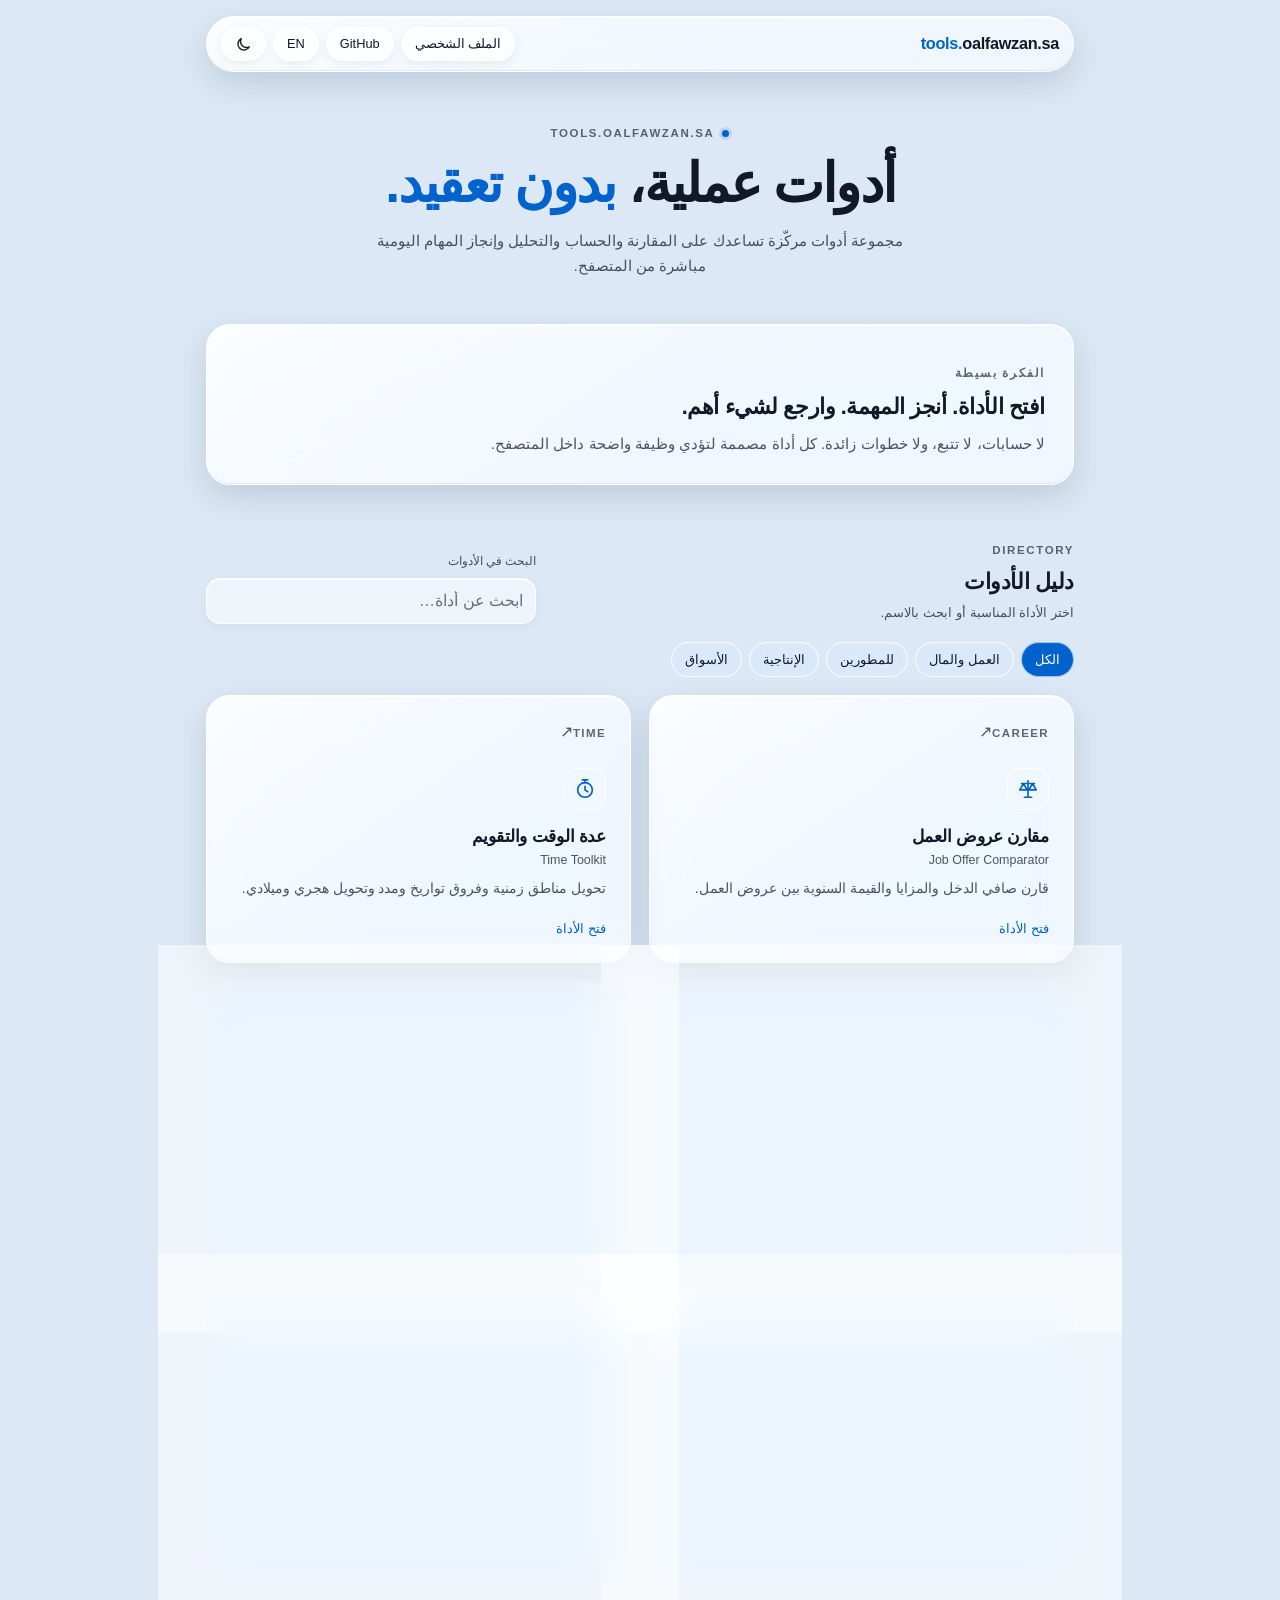
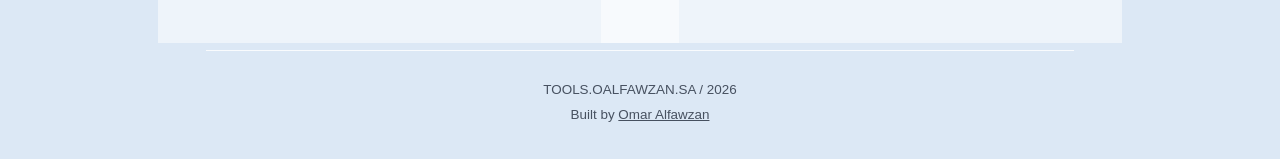
==== commit 71348acf: "Improve mobile usability and unify design across all pages" ====
--- a/index.html
+++ b/index.html
@@ -8,8 +8,8 @@
   <link rel="icon" type="image/svg+xml" href="/favicon.svg">
   <script src="/assets/js/theme-init.js"></script>
   <link rel="stylesheet" href="/assets/css/platform.css?v=20260915a">
-  <link id="oalfawzan-theme" rel="stylesheet" href="/assets/css/oalfawzan-theme.css?v=20260915a">
-  <script defer src="/assets/js/pages/home.js?v=20260915a"></script>
+  <link id="oalfawzan-theme" rel="stylesheet" href="/assets/css/oalfawzan-theme.css?v=20261010b">
+  <script defer src="/assets/js/pages/home.js?v=20261010a"></script>
   <title>أدوات عمر الفوزان | tools.oalfawzan.sa</title>
 </head>
 <body>
--- a/assets/css/oalfawzan-theme.css
+++ b/assets/css/oalfawzan-theme.css
@@ -1,6 +1,6 @@
 /* Shared visual layer aligned with oalfawzan.sa.
    Single design authority for every page: home, all tools, and 404.
-   Load order on every page: pages/<tool>.css -> platform.css -> this file -> mobile-enhancements.css */
+   Load order on every page: pages/<tool>.css -> platform.css -> this file */
 
 :root {
   color-scheme: dark;
@@ -79,6 +79,8 @@
 body, html[lang] body, button, input, textarea, select { font-family: var(--site-font) !important; }
 body {
   margin: 0;
+  font-size: 16px;
+  line-height: 1.5;
   display: flow-root;
   min-height: 100vh;
   color: var(--site-text) !important;
@@ -480,6 +482,10 @@
 .tool-page textarea { min-height: 44px; padding: 10px 12px; }
 .tool-page textarea { line-height: 1.6 !important; }
 .tool-page .btn,
+.tool-page .mini-btn,
+.tool-page .zoom-btn,
+.tool-page .clear-history,
+.tool-page .modal-close,
 .tool-page button.ghost,
 .tool-page .icon-action,
 .tool-page .entry-tools button,
@@ -812,7 +818,7 @@
 .not-found-card {
   max-width: 620px;
   margin: 0 auto;
-  padding: 26px;
+  padding: 22px;
   text-align: center;
   background: linear-gradient(145deg,rgba(255,255,255,.045),rgba(255,255,255,.004) 58%),var(--site-glass-fill);
   border: 1px solid var(--site-glass-border);
@@ -834,3 +840,328 @@
   text-decoration: none;
   font-weight: 600;
 }
+
+/* Mobile usability refinements for tools.oalfawzan.sa.
+   This layer intentionally changes presentation only, never tool calculations. */
+
+/* Bilingual tool titles: keep both languages readable without mixed-direction punctuation. */
+.tool-card .tool-title-primary,
+.tool-card .tool-title-secondary {
+  display: block;
+  unicode-bidi: isolate;
+}
+.tool-card .tool-title-secondary {
+  margin-top: 4px;
+  color: var(--site-text-muted, rgba(255,255,255,.60));
+  font-size: .78rem;
+  font-weight: 500;
+  line-height: 1.35;
+  letter-spacing: 0;
+}
+html[lang="ar"] .tool-card .tool-title-secondary { direction: ltr; text-align: right; }
+html[lang="en"] .tool-card .tool-title-secondary { direction: rtl; text-align: left; }
+
+@media (max-width: 700px) {
+  /* Keep the compact visual language, but make primary header controls finger-sized. */
+  .site-header,
+  .tool-page header.site-header {
+    gap: 8px !important;
+    padding: 7px 9px !important;
+    margin-top: 12px !important;
+    margin-bottom: 20px !important;
+  }
+  .brand {
+    font-size: .95rem !important;
+    letter-spacing: -.025em !important;
+  }
+  .header-actions { gap: 4px !important; }
+  .header-actions .icon-btn,
+  .tool-page header.site-header button,
+  .tool-page header.site-header a:not(.brand) {
+    min-width: 44px !important;
+    width: auto !important;
+    height: 44px !important;
+    min-height: 44px !important;
+    padding: 8px 11px !important;
+    border-radius: 16px !important;
+  }
+  .header-actions .link-btn { display: none !important; }
+
+  /* The brand already returns to the directory, so a second mobile back row is redundant. */
+  .tool-page .back-link,
+  .tool-page .tool-breadcrumb {
+    display: none !important;
+  }
+
+  /* Home: expose the actual tools much earlier in the first mobile viewport. */
+  .home .hero {
+    padding: 0 0 24px !important;
+  }
+  .home .eyebrow {
+    margin-bottom: 9px !important;
+  }
+  .home .hero h1 {
+    margin-bottom: 11px !important;
+    font-size: 2.26rem !important;
+    line-height: 1.04 !important;
+  }
+  .home .hero p {
+    max-width: 34ch !important;
+    font-size: .90rem !important;
+    line-height: 1.55 !important;
+  }
+  .home .manifesto {
+    padding: 15px 17px !important;
+    margin-bottom: 24px !important;
+    border-radius: 18px !important;
+  }
+  .home .manifesto-kicker,
+  .home .manifesto > p:last-child {
+    display: none !important;
+  }
+  .home .manifesto h2 {
+    margin: 0 !important;
+    font-size: 1rem !important;
+    font-weight: 600 !important;
+    line-height: 1.5 !important;
+    letter-spacing: -.015em !important;
+  }
+  .home .directory-head {
+    gap: 8px !important;
+    margin-bottom: 11px !important;
+  }
+  .home .directory-head .section-label,
+  .home .directory-head p {
+    display: none !important;
+  }
+  .home .directory-head h2 {
+    margin: 0 !important;
+    font-size: 1.12rem !important;
+  }
+  .home .search-wrap label {
+    position: absolute !important;
+    width: 1px !important;
+    height: 1px !important;
+    padding: 0 !important;
+    margin: -1px !important;
+    overflow: hidden !important;
+    clip: rect(0,0,0,0) !important;
+    white-space: nowrap !important;
+    border: 0 !important;
+  }
+  .home .search-wrap input {
+    min-height: 44px !important;
+  }
+  .home .filters {
+    display: flex !important;
+    flex-wrap: wrap !important;
+    gap: 7px !important;
+    margin-bottom: 14px !important;
+    overflow-x: auto !important;
+    overscroll-behavior-inline: contain;
+    scrollbar-width: none;
+    -webkit-overflow-scrolling: touch;
+  }
+  .home .filters::-webkit-scrollbar { display: none; }
+  .home .filter {
+    flex: 0 0 auto !important;
+    min-height: 44px !important;
+    padding-inline: 13px !important;
+  }
+  .home .tool-card {
+    padding: 18px !important;
+  }
+  .home .tool-card h3 {
+    margin-top: 11px !important;
+    line-height: 1.32 !important;
+  }
+  .home .tool-card p {
+    margin-top: 9px !important;
+  }
+
+  /* Offer: Save is moved into the existing overflow menu by platform.js on phones. */
+  body.tool-page #headerMenu .mobile-menu-save {
+    display: flex !important;
+    width: 100% !important;
+    min-width: 0 !important;
+    height: auto !important;
+    min-height: 44px !important;
+    justify-content: flex-start !important;
+    padding: 10px 12px !important;
+    border: 0 !important;
+    border-radius: 10px !important;
+    background: transparent !important;
+    box-shadow: none !important;
+    backdrop-filter: none !important;
+    -webkit-backdrop-filter: none !important;
+  }
+  html[dir="rtl"] body.tool-page #headerMenu .mobile-menu-save {
+    justify-content: flex-start !important;
+    text-align: right !important;
+  }
+
+  /* Header parity: every page matches the homepage's finger-sized controls. */
+  .site-header .header-actions .icon-btn,
+  .site-header .header-actions .lang-btn,
+  .site-header .header-actions .platform-control,
+  body.tool-page header.site-header .header-actions button,
+  body.tool-page header.site-header .header-actions a:not(.brand) {
+    min-width: 44px !important;
+    min-height: 44px !important;
+    height: 44px !important;
+    padding: 8px 11px !important;
+  }
+  body.tool-page header.site-header .menu-wrap .btn-ghost,
+  body.tool-page header.site-header .menu-wrap button {
+    min-width: 44px !important;
+    min-height: 44px !important;
+    height: 44px !important;
+  }
+  body.tool-page header.site-header .header-actions .menu-wrap {
+    display: inline-flex !important;
+    align-items: center !important;
+  }
+  body.tool-page header.site-header .header-actions .menu-wrap > button {
+    height: 44px !important;
+    min-height: 44px !important;
+  }
+}
+
+@media (max-width: 360px) {
+  /* Very narrow phones: reclaim space so the brand text never clips
+     next to three 44px controls. */
+  .site-header,
+  .tool-page header.site-header {
+    padding-left: 5px !important;
+    padding-right: 5px !important;
+  }
+  .site-header .header-actions,
+  .tool-page header.site-header .header-actions {
+    gap: 6px !important;
+  }
+  .site-header .brand,
+  .tool-page header.site-header .brand {
+    font-size: .88rem !important;
+  }
+}
+
+@media (max-width: 390px) {
+  /* Four tiny labels were too dense on narrow iPhones. */
+  .tool-page .entry-tools {
+    grid-template-columns: repeat(2, minmax(0, 1fr)) !important;
+    gap: 8px !important;
+  }
+  .tool-page .entry-tools button {
+    min-height: 46px !important;
+    display: flex !important;
+    align-items: center !important;
+    justify-content: center !important;
+    gap: 6px !important;
+    font-size: .72rem !important;
+  }
+}
+
+/* Mobile fields remain legible without iOS focus zoom; dense tools stack on phones. */
+@media (max-width: 700px) {
+  .search-wrap input,
+  .tool-page input:not([type="checkbox"]):not([type="radio"]):not([type="range"]):not([type="color"]),
+  .tool-page select,
+  .tool-page textarea { font-size: 16px !important; min-width: 0; max-width: 100%; }
+  .tool-page button:not(.switch),
+  .home .filter { min-height: 44px !important; }
+  .tool-page .bg-btn,
+  .tool-page .modal-close { min-width: 44px; width: 44px; height: 44px; }
+  .tool-page .popup { max-height: calc(100dvh - 32px); overflow-y: auto; }
+  .tool-page .winner-card { max-height: calc(100dvh - 40px); overflow-y: auto; }
+}
+@media (max-width: 600px) {
+  .tool-page .grid { grid-template-columns: minmax(0, 1fr); }
+  .tool-page .panel { min-width: 0; }
+}
+
+/* Shared component parity, including older page rules with body-level selectors. */
+.tool-page :is(.mini-btn, .zoom-btn, .clear-history) {
+  min-height: 44px;
+  font-size: .80rem;
+  font-weight: 600;
+}
+html[data-theme="light"] .tool-page :is(.btn:not(.primary), .mini-btn, .zoom-btn, .clear-history, .modal-close, .icon-action, .export-btn, .popup-btn:not(.confirm), .add-field-btn) {
+  background: var(--site-glass-fill-strong) !important;
+}
+body.tool-page .site-footer {
+  padding: 28px 0 34px !important;
+  line-height: 1.6 !important;
+}
+.site-footer { line-height: 1.6 !important; }
+.tool-page .status { color: var(--ds-success) !important; }
+.tool-page .status.error,
+.tool-page .result.error,
+.tool-page .clear-history { color: var(--ds-danger) !important; }
+.tool-page .card h2,
+.tool-page .panel h2,
+.tool-page .editor-card h2,
+.tool-page .preview-card h2 { font-size: 1.05rem !important; line-height: 1.35 !important; }
+@media (hover: hover) {
+  .tool-page :is(.mini-btn, .zoom-btn, .clear-history, .modal-close):not(:disabled):hover {
+    border-color: var(--site-accent) !important;
+    background: var(--site-glass-fill-strong) !important;
+  }
+}
+@media (max-width: 700px) {
+  body.tool-page .hero,
+  body.tool-page .tool-hero,
+  body.tool-page .tool-heading {
+    margin: 0 auto 34px !important;
+    padding: 6px 0 16px !important;
+  }
+  body.tool-page .hero h1,
+  body.tool-page .tool-hero h1,
+  body.tool-page .tool-heading h1,
+  .not-found-hero h1 { font-size: 2.20rem !important; }
+  body.tool-page .hero p,
+  body.tool-page .tool-hero p,
+  body.tool-page p.sub,
+  .not-found-hero p { font-size: .96rem !important; line-height: 1.65 !important; }
+  .not-found-card { padding: 20px; }
+  /* Preserve alignment between highlighted code and the editable overlay. */
+  #svgSource,
+  .code-highlight,
+  .line-gutter { font-size: 16px !important; line-height: 1.65 !important; }
+}
+@media (max-width: 700px) {
+  body .site-header,
+  body.tool-page header.site-header { padding: 7px 9px !important; }
+  body .site-header .brand,
+  body.tool-page .site-header .brand { font-size: .95rem !important; }
+}
+@media (max-width: 360px) {
+  body .site-header,
+  body.tool-page header.site-header { padding-inline: 5px !important; }
+  body .site-header .brand,
+  body.tool-page .site-header .brand { font-size: .88rem !important; }
+}
+/* Offer tabs and pinned actions use the same control shapes as other tools. */
+html body.tool-page .sticky-compare :is(.calc-btn, .export-btn) {
+  border-radius: var(--site-radius-control) !important;
+  font-weight: 700 !important;
+}
+html body.tool-page .card-tabs {
+  border-radius: 20px !important;
+  border-color: var(--site-glass-border) !important;
+  padding: 4px !important;
+  background: var(--site-glass-fill) !important;
+}
+.tool-page .card-tab { border-radius: var(--site-radius-control) !important; }
+html[data-theme="light"] .not-found-card .back {
+  background: var(--site-accent);
+  border-color: rgba(255,255,255,.62);
+}
+/* Preview instructions remain readable over white, black, and checker backgrounds. */
+.tool-page .stage-empty {
+  inset: auto 16px;
+  padding: 12px;
+  border: 1px solid var(--site-glass-border);
+  border-radius: var(--site-radius-control);
+  background: var(--site-bg);
+  color: var(--site-text);
+}
